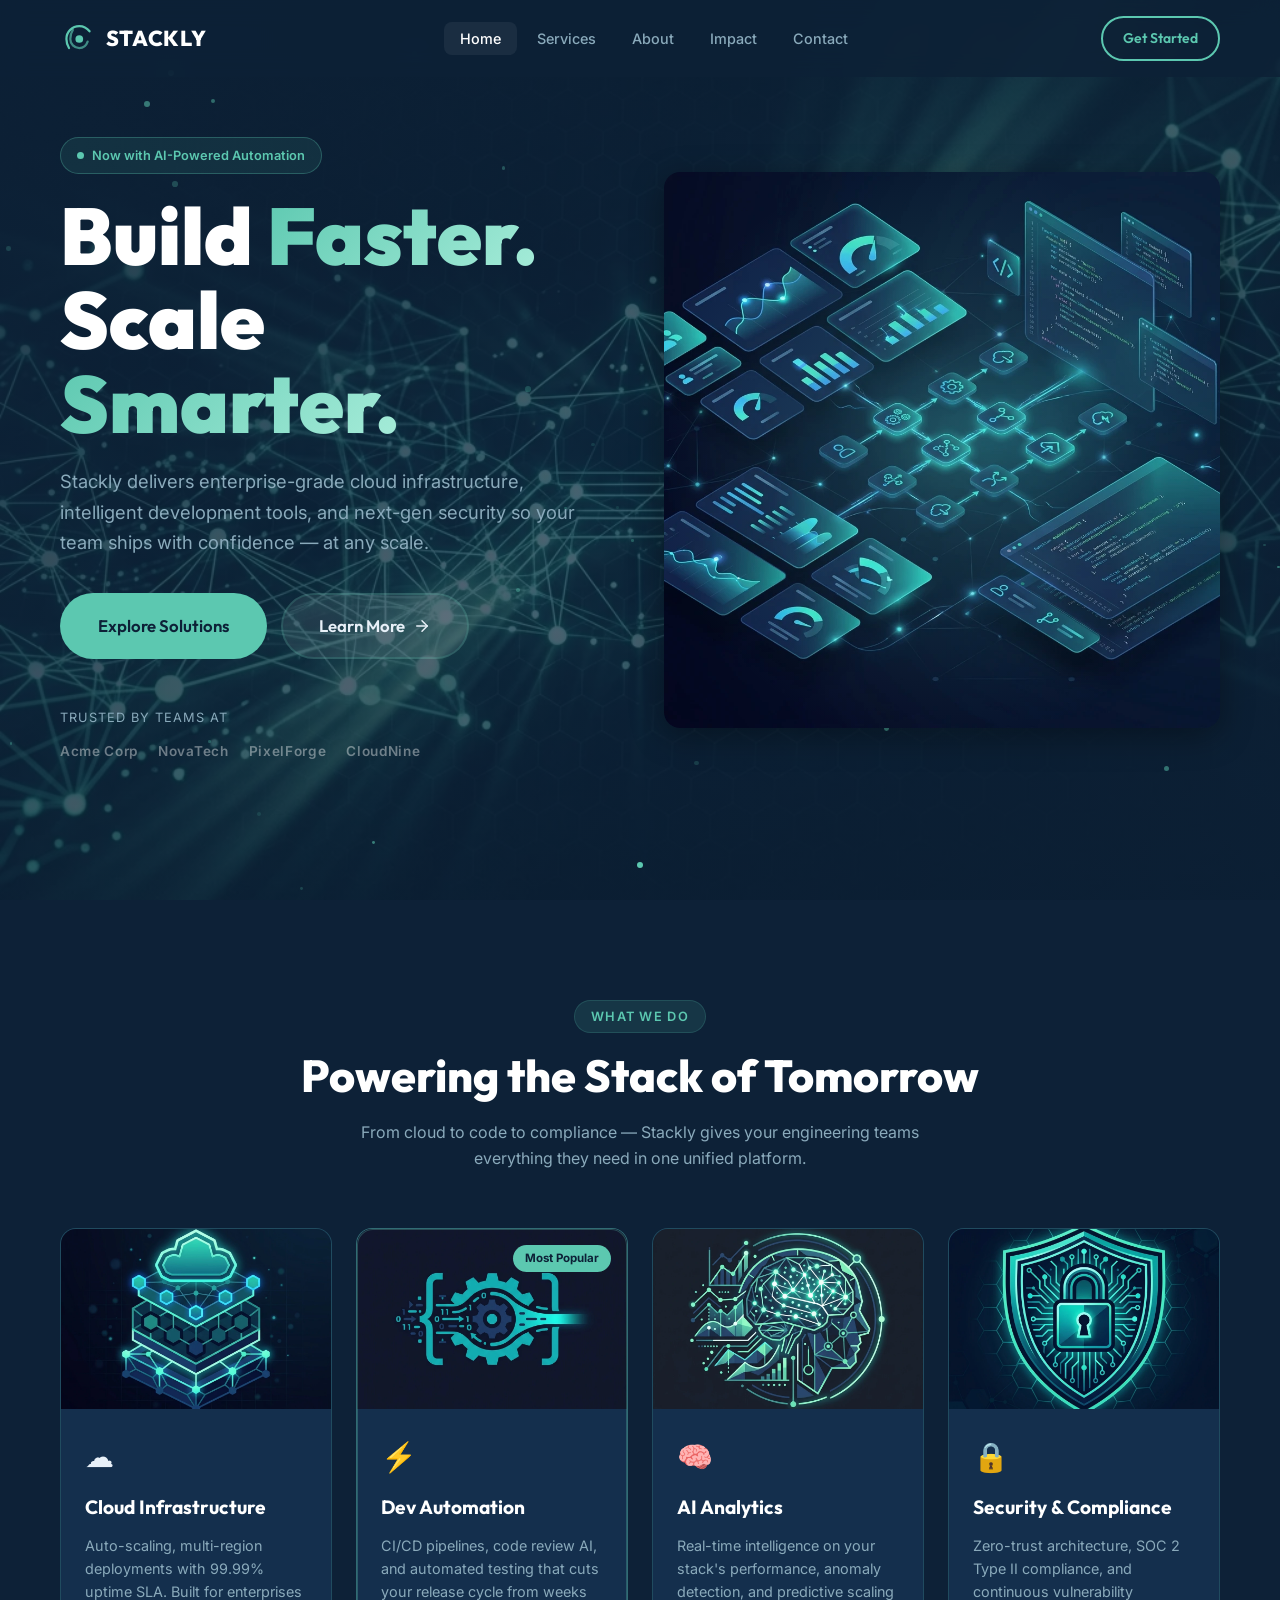
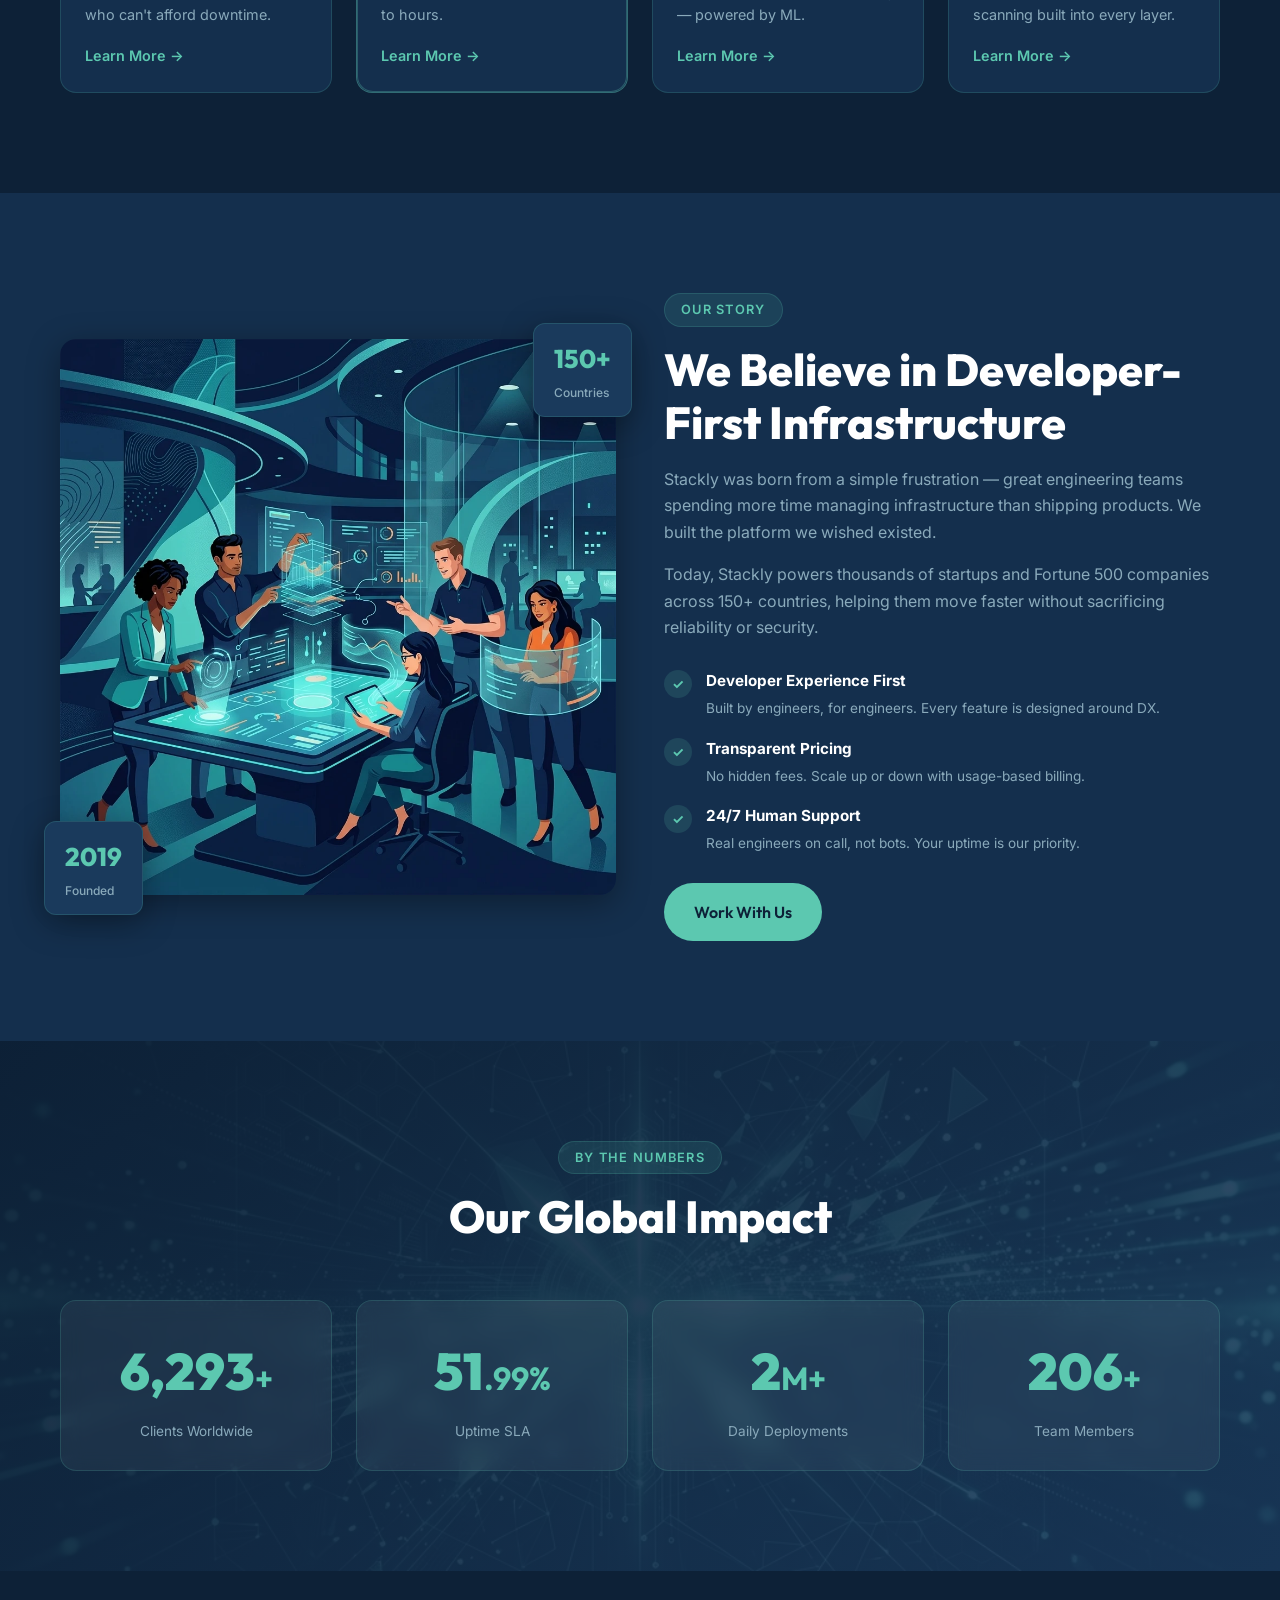
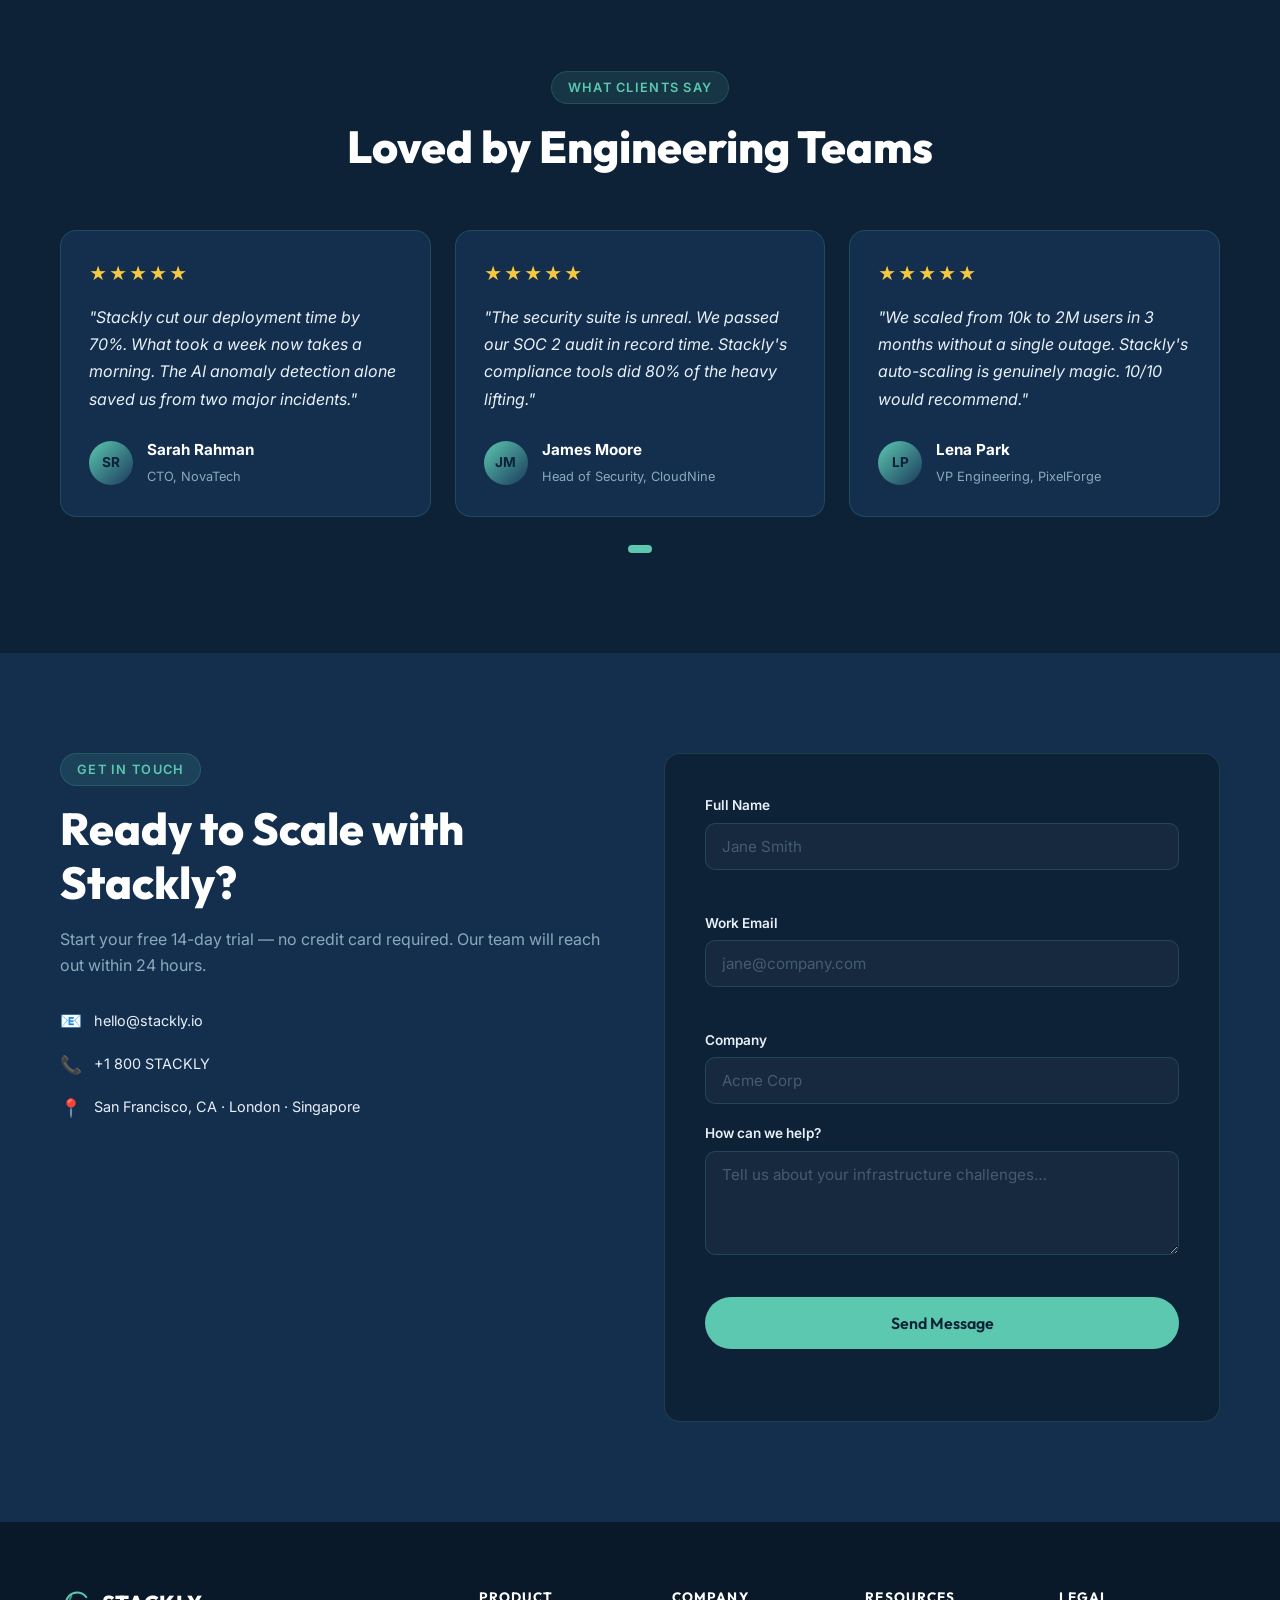
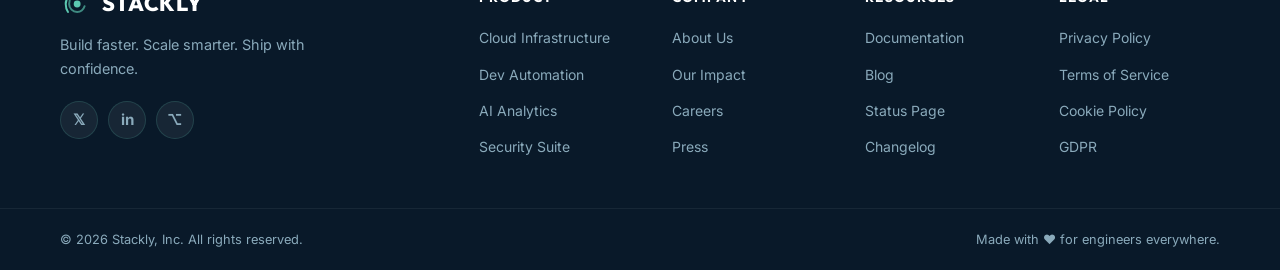
==== index.html @ 701f1307 "feat: initialize website with project structure, global styling, and essential assets" ====
<!DOCTYPE html>
<html lang="en">
<head>
  <meta charset="UTF-8" />
  <meta name="viewport" content="width=device-width, initial-scale=1.0" />
  <meta name="description" content="Stackly — Build faster, scale smarter. Enterprise-grade cloud infrastructure, AI-powered development tools, and security solutions for modern teams." />
  <meta name="keywords" content="Stackly, cloud infrastructure, software development, AI analytics, cybersecurity, tech solutions" />
  <meta name="theme-color" content="#0D2137" />
  <title>Stackly — Build Faster. Scale Smarter.</title>
  <link rel="preconnect" href="https://fonts.googleapis.com" />
  <link rel="preconnect" href="https://fonts.gstatic.com" crossorigin />
  <link href="https://fonts.googleapis.com/css2?family=Outfit:wght@300;400;500;600;700;800;900&family=Inter:wght@300;400;500;600&display=swap" rel="stylesheet" />
  <link rel="stylesheet" href="style.css" />
</head>
<body>

  <!-- ===== LOADER ===== -->
  <div id="loader" class="loader" role="status" aria-label="Loading Stackly">
    <div class="loader__inner">
      <div class="loader__logo">
        <svg width="56" height="56" viewBox="0 0 56 56" fill="none" xmlns="http://www.w3.org/2000/svg">
          <path d="M14 42C14 42 10 36 10 28C10 16.954 18.954 8 30 8C36 8 42 11 46 16" stroke="#5CC8B0" stroke-width="3" stroke-linecap="round"/>
          <path d="M20 14C20 14 16 20 16 28C16 35.732 22.268 42 30 42C36 42 41 38 43 32" stroke="#5CC8B0" stroke-width="3" stroke-linecap="round" opacity="0.6"/>
          <circle cx="30" cy="28" r="6" fill="#5CC8B0"/>
        </svg>
      </div>
      <div class="loader__bar"><div class="loader__progress"></div></div>
      <p class="loader__text">Initializing Stackly…</p>
    </div>
  </div>

  <!-- ===== HEADER ===== -->
  <header id="header" class="header" role="banner">
    <div class="container header__inner">
      <a href="#home" class="header__logo" aria-label="Stackly Home">
        <svg class="logo-icon" width="36" height="36" viewBox="0 0 56 56" fill="none" xmlns="http://www.w3.org/2000/svg">
          <path d="M14 42C14 42 10 36 10 28C10 16.954 18.954 8 30 8C36 8 42 11 46 16" stroke="#5CC8B0" stroke-width="3.5" stroke-linecap="round"/>
          <path d="M20 14C20 14 16 20 16 28C16 35.732 22.268 42 30 42C36 42 41 38 43 32" stroke="#5CC8B0" stroke-width="3.5" stroke-linecap="round" opacity="0.65"/>
          <circle cx="30" cy="28" r="6" fill="#5CC8B0"/>
        </svg>
        <span class="logo-text">STACKLY</span>
      </a>

      <nav class="header__nav" id="nav" role="navigation" aria-label="Main navigation">
        <ul class="nav__list">
          <li><a href="#home"     class="nav__link" id="nav-home">Home</a></li>
          <li><a href="#services" class="nav__link" id="nav-services">Services</a></li>
          <li><a href="#about"    class="nav__link" id="nav-about">About</a></li>
          <li><a href="#stats"    class="nav__link" id="nav-stats">Impact</a></li>
          <li><a href="#contact"  class="nav__link" id="nav-contact">Contact</a></li>
        </ul>
      </nav>

      <div class="header__actions">
        <a href="#contact" class="btn btn--sm btn--outline" id="header-cta">Get Started</a>
        <button class="hamburger" id="hamburger" aria-label="Toggle menu" aria-expanded="false" aria-controls="nav">
          <span></span><span></span><span></span>
        </button>
      </div>
    </div>
  </header>

  <!-- ===== MOBILE NAV OVERLAY ===== -->
  <div class="mobile-nav" id="mobileNav" role="dialog" aria-modal="true" aria-label="Mobile menu">
    <button class="mobile-nav__close" id="mobileNavClose" aria-label="Close menu">✕</button>
    <ul class="mobile-nav__list">
      <li><a href="#home"     class="mobile-nav__link" id="mnav-home">Home</a></li>
      <li><a href="#services" class="mobile-nav__link" id="mnav-services">Services</a></li>
      <li><a href="#about"    class="mobile-nav__link" id="mnav-about">About</a></li>
      <li><a href="#stats"    class="mobile-nav__link" id="mnav-stats">Impact</a></li>
      <li><a href="#contact"  class="mobile-nav__link" id="mnav-contact">Contact</a></li>
    </ul>
    <a href="#contact" class="btn btn--primary mobile-nav__cta" id="mnav-cta">Get Started Free</a>
  </div>
  <div class="mobile-nav__backdrop" id="mobileNavBackdrop"></div>

  <!-- ===== MAIN CONTENT ===== -->
  <main id="main-content">

    <!-- HERO -->
    <section id="home" class="hero section" aria-labelledby="hero-heading">
      <div class="hero__bg">
        <picture>
          <source srcset="images/hero_bg.webp" type="image/webp" />
          <img src="images/hero_bg.webp" alt="" role="presentation" class="hero__bg-img" loading="eager" />
        </picture>
        <div class="hero__bg-overlay"></div>
      </div>
      <div class="hero__particles" id="heroParticles" aria-hidden="true"></div>

      <div class="container hero__inner">
        <div class="hero__content">
          <div class="hero__badge">
            <span class="badge-dot"></span>
            Now with AI-Powered Automation
          </div>
          <h1 id="hero-heading" class="hero__title">
            Build <span class="gradient-text">Faster.</span><br/>
            Scale <span class="gradient-text">Smarter.</span>
          </h1>
          <p class="hero__subtitle">
            Stackly delivers enterprise-grade cloud infrastructure, intelligent development tools, and next-gen security so your team ships with confidence — at any scale.
          </p>
          <div class="hero__actions">
            <a href="#services" class="btn btn--primary btn--lg" id="hero-explore">Explore Solutions</a>
            <a href="#about"    class="btn btn--ghost btn--lg"   id="hero-learn">Learn More
              <svg width="18" height="18" viewBox="0 0 24 24" fill="none" stroke="currentColor" stroke-width="2" stroke-linecap="round" stroke-linejoin="round" aria-hidden="true"><path d="M5 12h14"/><path d="m12 5 7 7-7 7"/></svg>
            </a>
          </div>
          <div class="hero__trust">
            <p class="hero__trust-label">Trusted by teams at</p>
            <div class="hero__logos">
              <span>Acme Corp</span>
              <span>NovaTech</span>
              <span>PixelForge</span>
              <span>CloudNine</span>
            </div>
          </div>
        </div>
        <div class="hero__visual">
          <picture>
            <source srcset="images/hero_dashboard.webp" type="image/webp" />
            <img src="images/hero_dashboard.webp" alt="Stackly platform dashboard preview" class="hero__dashboard" loading="eager" />
          </picture>
          <div class="hero__glow" aria-hidden="true"></div>
        </div>
      </div>

      <div class="scroll-indicator" aria-hidden="true">
        <div class="scroll-indicator__dot"></div>
      </div>
    </section>

    <!-- SERVICES -->
    <section id="services" class="services section" aria-labelledby="services-heading">
      <div class="container">
        <div class="section-header">
          <span class="section-tag">What We Do</span>
          <h2 id="services-heading" class="section-title">Powering the Stack of Tomorrow</h2>
          <p class="section-subtitle">From cloud to code to compliance — Stackly gives your engineering teams everything they need in one unified platform.</p>
        </div>

        <div class="services__grid">

          <article class="service-card" id="service-cloud">
            <div class="service-card__img-wrap">
              <picture>
                <source srcset="images/service_cloud.webp" type="image/webp" />
                <img src="images/service_cloud.webp" alt="Cloud Infrastructure illustration" loading="lazy" />
              </picture>
            </div>
            <div class="service-card__body">
              <div class="service-card__icon">☁</div>
              <h3 class="service-card__title">Cloud Infrastructure</h3>
              <p class="service-card__desc">Auto-scaling, multi-region deployments with 99.99% uptime SLA. Built for enterprises who can't afford downtime.</p>
              <a href="#contact" class="service-card__link" id="svc-cloud-cta">Learn More →</a>
            </div>
          </article>

          <article class="service-card service-card--featured" id="service-dev">
            <div class="service-card__img-wrap">
              <picture>
                <source srcset="images/service_dev.webp" type="image/webp" />
                <img src="images/service_dev.webp" alt="Developer Tools illustration" loading="lazy" />
              </picture>
            </div>
            <div class="service-card__body">
              <div class="service-card__icon">⚡</div>
              <h3 class="service-card__title">Dev Automation</h3>
              <p class="service-card__desc">CI/CD pipelines, code review AI, and automated testing that cuts your release cycle from weeks to hours.</p>
              <a href="#contact" class="service-card__link" id="svc-dev-cta">Learn More →</a>
            </div>
            <div class="service-card__featured-badge">Most Popular</div>
          </article>

          <article class="service-card" id="service-ai">
            <div class="service-card__img-wrap">
              <picture>
                <source srcset="images/service_ai.webp" type="image/webp" />
                <img src="images/service_ai.webp" alt="AI Analytics illustration" loading="lazy" />
              </picture>
            </div>
            <div class="service-card__body">
              <div class="service-card__icon">🧠</div>
              <h3 class="service-card__title">AI Analytics</h3>
              <p class="service-card__desc">Real-time intelligence on your stack's performance, anomaly detection, and predictive scaling — powered by ML.</p>
              <a href="#contact" class="service-card__link" id="svc-ai-cta">Learn More →</a>
            </div>
          </article>

          <article class="service-card" id="service-sec">
            <div class="service-card__img-wrap">
              <picture>
                <source srcset="images/service_security.webp" type="image/webp" />
                <img src="images/service_security.webp" alt="Security illustration" loading="lazy" />
              </picture>
            </div>
            <div class="service-card__body">
              <div class="service-card__icon">🔒</div>
              <h3 class="service-card__title">Security & Compliance</h3>
              <p class="service-card__desc">Zero-trust architecture, SOC 2 Type II compliance, and continuous vulnerability scanning built into every layer.</p>
              <a href="#contact" class="service-card__link" id="svc-sec-cta">Learn More →</a>
            </div>
          </article>

        </div>
      </div>
    </section>

    <!-- ABOUT -->
    <section id="about" class="about section" aria-labelledby="about-heading">
      <div class="container about__inner">
        <div class="about__visual">
          <picture>
            <source srcset="images/about_team.webp" type="image/webp" />
            <img src="images/about_team.webp" alt="Stackly engineering team collaborating on digital solutions" loading="lazy" class="about__img" />
          </picture>
          <div class="about__card about__card--1">
            <span class="about__card-number">2019</span>
            <span class="about__card-label">Founded</span>
          </div>
          <div class="about__card about__card--2">
            <span class="about__card-number">150+</span>
            <span class="about__card-label">Countries</span>
          </div>
        </div>

        <div class="about__content">
          <span class="section-tag">Our Story</span>
          <h2 id="about-heading" class="section-title">We Believe in Developer-First Infrastructure</h2>
          <p class="about__text">Stackly was born from a simple frustration — great engineering teams spending more time managing infrastructure than shipping products. We built the platform we wished existed.</p>
          <p class="about__text">Today, Stackly powers thousands of startups and Fortune 500 companies across 150+ countries, helping them move faster without sacrificing reliability or security.</p>

          <div class="about__features">
            <div class="about__feature">
              <div class="about__feature-icon">✓</div>
              <div>
                <strong>Developer Experience First</strong>
                <p>Built by engineers, for engineers. Every feature is designed around DX.</p>
              </div>
            </div>
            <div class="about__feature">
              <div class="about__feature-icon">✓</div>
              <div>
                <strong>Transparent Pricing</strong>
                <p>No hidden fees. Scale up or down with usage-based billing.</p>
              </div>
            </div>
            <div class="about__feature">
              <div class="about__feature-icon">✓</div>
              <div>
                <strong>24/7 Human Support</strong>
                <p>Real engineers on call, not bots. Your uptime is our priority.</p>
              </div>
            </div>
          </div>

          <a href="#contact" class="btn btn--primary" id="about-cta">Work With Us</a>
        </div>
      </div>
    </section>

    <!-- STATS -->
    <section id="stats" class="stats section" aria-labelledby="stats-heading">
      <div class="stats__bg">
        <picture>
          <source srcset="images/cta_bg.webp" type="image/webp" />
          <img src="images/cta_bg.webp" alt="" role="presentation" loading="lazy" />
        </picture>
        <div class="stats__overlay"></div>
      </div>
      <div class="container">
        <div class="section-header section-header--light">
          <span class="section-tag">By the Numbers</span>
          <h2 id="stats-heading" class="section-title">Our Global Impact</h2>
        </div>
        <div class="stats__grid">
          <div class="stat-item" id="stat-clients">
            <span class="stat-item__number" data-target="12000">0</span><span class="stat-item__suffix">+</span>
            <p class="stat-item__label">Clients Worldwide</p>
          </div>
          <div class="stat-item" id="stat-uptime">
            <span class="stat-item__number" data-target="99">0</span><span class="stat-item__suffix">.99%</span>
            <p class="stat-item__label">Uptime SLA</p>
          </div>
          <div class="stat-item" id="stat-deploys">
            <span class="stat-item__number" data-target="5">0</span><span class="stat-item__suffix">M+</span>
            <p class="stat-item__label">Daily Deployments</p>
          </div>
          <div class="stat-item" id="stat-team">
            <span class="stat-item__number" data-target="400">0</span><span class="stat-item__suffix">+</span>
            <p class="stat-item__label">Team Members</p>
          </div>
        </div>
      </div>
    </section>

    <!-- TESTIMONIALS -->
    <section id="testimonials" class="testimonials section" aria-labelledby="testimonials-heading">
      <div class="container">
        <div class="section-header">
          <span class="section-tag">What Clients Say</span>
          <h2 id="testimonials-heading" class="section-title">Loved by Engineering Teams</h2>
        </div>
        <div class="testimonials__outer">
          <div class="testimonials__track" id="testimonialsTrack" role="list">
            <div class="testimonial-card" role="listitem">
              <div class="testimonial-card__stars" aria-label="5 out of 5 stars">★★★★★</div>
              <blockquote>"Stackly cut our deployment time by 70%. What took a week now takes a morning. The AI anomaly detection alone saved us from two major incidents."</blockquote>
              <div class="testimonial-card__author">
                <div class="testimonial-card__avatar" aria-hidden="true">SR</div>
                <div>
                  <strong>Sarah Rahman</strong>
                  <span>CTO, NovaTech</span>
                </div>
              </div>
            </div>
            <div class="testimonial-card" role="listitem">
              <div class="testimonial-card__stars" aria-label="5 out of 5 stars">★★★★★</div>
              <blockquote>"The security suite is unreal. We passed our SOC 2 audit in record time. Stackly's compliance tools did 80% of the heavy lifting."</blockquote>
              <div class="testimonial-card__author">
                <div class="testimonial-card__avatar" aria-hidden="true">JM</div>
                <div>
                  <strong>James Moore</strong>
                  <span>Head of Security, CloudNine</span>
                </div>
              </div>
            </div>
            <div class="testimonial-card" role="listitem">
              <div class="testimonial-card__stars" aria-label="5 out of 5 stars">★★★★★</div>
              <blockquote>"We scaled from 10k to 2M users in 3 months without a single outage. Stackly's auto-scaling is genuinely magic. 10/10 would recommend."</blockquote>
              <div class="testimonial-card__author">
                <div class="testimonial-card__avatar" aria-hidden="true">LP</div>
                <div>
                  <strong>Lena Park</strong>
                  <span>VP Engineering, PixelForge</span>
                </div>
              </div>
            </div>
          </div>
        </div>
        <div class="testimonials__dots" id="testimonialsDotsContainer" aria-label="Testimonial navigation" role="tablist"></div>
      </div>
    </section>

    <!-- CONTACT / CTA -->
    <section id="contact" class="contact section" aria-labelledby="contact-heading">
      <div class="container contact__inner">
        <div class="contact__info">
          <span class="section-tag">Get in Touch</span>
          <h2 id="contact-heading" class="section-title">Ready to Scale with Stackly?</h2>
          <p class="contact__subtitle">Start your free 14-day trial — no credit card required. Our team will reach out within 24 hours.</p>

          <ul class="contact__details">
            <li>
              <span class="contact__icon" aria-hidden="true">📧</span>
              <a href="mailto:hello@stackly.io" id="contact-email">hello@stackly.io</a>
            </li>
            <li>
              <span class="contact__icon" aria-hidden="true">📞</span>
              <a href="tel:+18005782559" id="contact-phone">+1 800 STACKLY</a>
            </li>
            <li>
              <span class="contact__icon" aria-hidden="true">📍</span>
              <span>San Francisco, CA · London · Singapore</span>
            </li>
          </ul>
        </div>

        <form class="contact__form" id="contactForm" novalidate aria-label="Contact form">
          <div class="form-group">
            <label for="form-name">Full Name</label>
            <input type="text" id="form-name" name="name" placeholder="Jane Smith" required autocomplete="name" />
            <span class="form-error" id="error-name" role="alert"></span>
          </div>
          <div class="form-group">
            <label for="form-email">Work Email</label>
            <input type="email" id="form-email" name="email" placeholder="jane@company.com" required autocomplete="email" />
            <span class="form-error" id="error-email" role="alert"></span>
          </div>
          <div class="form-group">
            <label for="form-company">Company</label>
            <input type="text" id="form-company" name="company" placeholder="Acme Corp" autocomplete="organization" />
          </div>
          <div class="form-group">
            <label for="form-message">How can we help?</label>
            <textarea id="form-message" name="message" rows="4" placeholder="Tell us about your infrastructure challenges…" required></textarea>
            <span class="form-error" id="error-message" role="alert"></span>
          </div>
          <button type="submit" class="btn btn--primary btn--full" id="form-submit">Send Message</button>
          <p class="form-success" id="form-success" role="status" aria-live="polite"></p>
        </form>
      </div>
    </section>

  </main>

  <!-- ===== FOOTER ===== -->
  <footer class="footer" role="contentinfo">
    <div class="container footer__inner">

      <div class="footer__brand">
        <a href="#home" class="header__logo footer__logo" aria-label="Stackly Home">
          <svg class="logo-icon" width="32" height="32" viewBox="0 0 56 56" fill="none">
            <path d="M14 42C14 42 10 36 10 28C10 16.954 18.954 8 30 8C36 8 42 11 46 16" stroke="#5CC8B0" stroke-width="3.5" stroke-linecap="round"/>
            <path d="M20 14C20 14 16 20 16 28C16 35.732 22.268 42 30 42C36 42 41 38 43 32" stroke="#5CC8B0" stroke-width="3.5" stroke-linecap="round" opacity="0.65"/>
            <circle cx="30" cy="28" r="6" fill="#5CC8B0"/>
          </svg>
          <span class="logo-text">STACKLY</span>
        </a>
        <p class="footer__tagline">Build faster. Scale smarter. Ship with confidence.</p>
        <div class="footer__socials">
          <a href="404.html" class="footer__social" id="social-twitter"  aria-label="Stackly on Twitter">𝕏</a>
          <a href="404.html" class="footer__social" id="social-linkedin" aria-label="Stackly on LinkedIn">in</a>
          <a href="404.html" class="footer__social" id="social-github"   aria-label="Stackly on GitHub">⌥</a>
        </div>
      </div>

      <nav class="footer__nav" aria-label="Footer navigation">
        <div class="footer__col">
          <h3 class="footer__col-title">Product</h3>
          <ul>
            <li><a href="#services" id="footer-cloud">Cloud Infrastructure</a></li>
            <li><a href="#services" id="footer-dev">Dev Automation</a></li>
            <li><a href="#services" id="footer-ai">AI Analytics</a></li>
            <li><a href="#services" id="footer-sec">Security Suite</a></li>
          </ul>
        </div>
        <div class="footer__col">
          <h3 class="footer__col-title">Company</h3>
          <ul>
            <li><a href="#about"   id="footer-about">About Us</a></li>
            <li><a href="#stats"   id="footer-impact">Our Impact</a></li>
            <li><a href="404.html" id="footer-careers">Careers</a></li>
            <li><a href="404.html" id="footer-press">Press</a></li>
          </ul>
        </div>
        <div class="footer__col">
          <h3 class="footer__col-title">Resources</h3>
          <ul>
            <li><a href="404.html" id="footer-docs">Documentation</a></li>
            <li><a href="404.html" id="footer-blog">Blog</a></li>
            <li><a href="404.html" id="footer-status">Status Page</a></li>
            <li><a href="404.html" id="footer-changelog">Changelog</a></li>
          </ul>
        </div>
        <div class="footer__col">
          <h3 class="footer__col-title">Legal</h3>
          <ul>
            <li><a href="404.html" id="footer-privacy">Privacy Policy</a></li>
            <li><a href="404.html" id="footer-terms">Terms of Service</a></li>
            <li><a href="404.html" id="footer-cookies">Cookie Policy</a></li>
            <li><a href="404.html" id="footer-gdpr">GDPR</a></li>
          </ul>
        </div>
      </nav>

    </div>
    <div class="footer__bottom">
      <div class="container">
        <p>© <span id="footer-year">2024</span> Stackly, Inc. All rights reserved.</p>
        <p>Made with ❤ for engineers everywhere.</p>
      </div>
    </div>
  </footer>

  <!-- Back to top -->
  <button class="back-to-top" id="backToTop" aria-label="Back to top">↑</button>

  <script src="script.js"></script>
</body>
</html>
---- style.css ----
/* ========================
   STACKLY — style.css
   60% #0D2137 | 30% #1A3A5C | 10% #5CC8B0
======================== */

*, *::before, *::after { box-sizing: border-box; margin: 0; padding: 0; }

:root {
  --c-bg:        #0D2137;
  --c-surface:   #1A3A5C;
  --c-surface2:  #142f4d;
  --c-accent:    #5CC8B0;
  --c-accent2:   #3da88e;
  --c-text:      #E8F0F8;
  --c-muted:     #8AAABB;
  --c-border:    rgba(92,200,176,.18);
  --c-white:     #ffffff;
  --r-card:      16px;
  --r-btn:       50px;
  --shadow:      0 8px 32px rgba(0,0,0,.35);
  --shadow-glow: 0 0 40px rgba(92,200,176,.25);
  --font-head:   'Outfit', sans-serif;
  --font-body:   'Inter', sans-serif;
  --trans:       .3s ease;
  --max-w:       1200px;
}

html { scroll-behavior: smooth; font-size: 16px; }

body {
  background: var(--c-bg);
  color: var(--c-text);
  font-family: var(--font-body);
  line-height: 1.65;
  overflow-x: hidden;
}

body.nav-open { overflow: hidden; }

img { display: block; max-width: 100%; height: auto; }
a  { color: var(--c-accent); text-decoration: none; transition: color var(--trans); }
a:hover { color: var(--c-white); }
ul { list-style: none; }

/* ── UTILITY ── */
.container { width: 100%; max-width: var(--max-w); margin: 0 auto; padding: 0 20px; }
.section    { padding: 80px 0; position: relative; overflow: hidden; }

.gradient-text {
  background: linear-gradient(135deg, var(--c-accent), #a8edda);
  -webkit-background-clip: text; -webkit-text-fill-color: transparent; background-clip: text;
}

/* ── BUTTONS ── */
.btn {
  display: inline-flex; align-items: center; gap: 8px;
  padding: 14px 28px; border-radius: var(--r-btn);
  font-family: var(--font-head); font-weight: 600; font-size: 1rem;
  cursor: pointer; border: 2px solid transparent;
  transition: all var(--trans); white-space: nowrap;
}
.btn--primary { background: var(--c-accent); color: var(--c-bg); }
.btn--primary:hover { background: var(--c-accent2); color: var(--c-bg); transform: translateY(-2px); box-shadow: var(--shadow-glow); }
.btn--outline { border-color: var(--c-accent); color: var(--c-accent); background: transparent; }
.btn--outline:hover { background: var(--c-accent); color: var(--c-bg); }
.btn--ghost { background: rgba(255,255,255,.08); color: var(--c-text); border-color: var(--c-border); }
.btn--ghost:hover { background: rgba(255,255,255,.15); color: var(--c-white); }
.btn--sm  { padding: 9px 20px; font-size: .875rem; }
.btn--lg  { padding: 17px 36px; font-size: 1.05rem; }
.btn--full { width: 100%; justify-content: center; }

/* ── SECTION HEADERS ── */
.section-tag {
  display: inline-block; padding: 5px 16px; border-radius: 50px;
  background: rgba(92,200,176,.12); border: 1px solid var(--c-border);
  color: var(--c-accent); font-size: .8rem; font-weight: 600;
  letter-spacing: .1em; text-transform: uppercase; margin-bottom: 16px;
}
.section-header { text-align: center; margin-bottom: 56px; }
.section-title  { font-family: var(--font-head); font-size: clamp(1.8rem, 4vw, 2.8rem); font-weight: 800; line-height: 1.2; margin-bottom: 16px; color: var(--c-white); }
.section-subtitle { color: var(--c-muted); max-width: 560px; margin: 0 auto; }
.section-header--light .section-title,
.section-header--light .section-subtitle { color: var(--c-white); }

/* ========================
   LOADER
======================== */
.loader {
  position: fixed; inset: 0; z-index: 9999;
  background: var(--c-bg);
  display: flex; align-items: center; justify-content: center;
  transition: opacity .6s ease, visibility .6s ease;
}
.loader.hidden { opacity: 0; visibility: hidden; pointer-events: none; }
.loader__inner { text-align: center; }
.loader__logo { margin: 0 auto 24px; animation: pulse 1.4s ease-in-out infinite; }
.loader__bar { width: 220px; height: 4px; background: rgba(255,255,255,.1); border-radius: 4px; margin: 0 auto 16px; overflow: hidden; }
.loader__progress { height: 100%; width: 0; background: linear-gradient(90deg, var(--c-accent), #a8edda); border-radius: 4px; animation: loadProgress 2s ease forwards; }
.loader__text { color: var(--c-muted); font-size: .9rem; }

@keyframes loadProgress { to { width: 100%; } }
@keyframes pulse { 0%,100% { transform: scale(1); opacity:1; } 50% { transform: scale(1.12); opacity:.8; } }

/* ========================
   HEADER
======================== */
.header {
  position: fixed; top: 0; left: 0; right: 0; z-index: 900;
  padding: 16px 0;
  background: rgba(13,33,55,.85);
  backdrop-filter: blur(12px);
  -webkit-backdrop-filter: blur(12px);
  transition: background var(--trans), box-shadow var(--trans), padding var(--trans);
}
.header.scrolled {
  background: rgba(13,33,55,.92);
  backdrop-filter: blur(16px);
  -webkit-backdrop-filter: blur(16px);
  box-shadow: 0 2px 24px rgba(0,0,0,.4);
  padding: 10px 0;
}
.header__inner { display: flex; align-items: center; justify-content: space-between; gap: 16px; }
.header__logo  { display: flex; align-items: center; gap: 10px; }
.logo-text { font-family: var(--font-head); font-weight: 800; font-size: 1.35rem; color: var(--c-white); letter-spacing: .04em; }
.logo-icon { flex-shrink: 0; }

.header__nav { display: none; }
.nav__list   { display: flex; gap: 4px; }
.nav__link   {
  padding: 8px 16px; border-radius: 8px;
  color: var(--c-muted); font-size: .9rem; font-weight: 500;
  transition: color var(--trans), background var(--trans);
}
.nav__link:hover, .nav__link.active { color: var(--c-white); background: rgba(255,255,255,.06); }

.header__actions { display: flex; align-items: center; gap: 10px; flex-shrink: 0; }
/* Hide header CTA on mobile — it lives inside the mobile nav already */
.header__actions .btn--outline { display: none; }

/* hamburger */
.hamburger {
  background: rgba(92,200,176,.12);
  border: 1.5px solid rgba(92,200,176,.35);
  border-radius: 8px;
  cursor: pointer;
  padding: 10px 11px;
  display: flex; flex-direction: column; gap: 5px;
  flex-shrink: 0;
}
.hamburger span { display: block; width: 22px; height: 2.5px; background: #fff; border-radius: 3px; transition: all .3s; transform-origin: center; }
.hamburger.open span:nth-child(1) { transform: translateY(7.5px) rotate(45deg); }
.hamburger.open span:nth-child(2) { opacity: 0; transform: scaleX(0); }
.hamburger.open span:nth-child(3) { transform: translateY(-7.5px) rotate(-45deg); }

/* ========================
   MOBILE NAV
======================== */
.mobile-nav {
  position: fixed; inset: 0; z-index: 950;
  background: rgba(13,33,55,.98);
  backdrop-filter: blur(20px);
  display: flex; flex-direction: column; align-items: center; justify-content: center; gap: 12px;
  transform: translateX(100%); transition: transform .4s cubic-bezier(.77,0,.175,1);
}
.mobile-nav.open { transform: translateX(0); }
.mobile-nav__close { position: absolute; top: 20px; right: 24px; background: none; border: none; color: var(--c-text); font-size: 1.5rem; cursor: pointer; padding: 8px; }
.mobile-nav__list  { text-align: center; }
.mobile-nav__list li { margin-bottom: 8px; }
.mobile-nav__link  { font-family: var(--font-head); font-size: 1.6rem; font-weight: 700; color: var(--c-text); padding: 10px 24px; display: block; transition: color var(--trans); }
.mobile-nav__link:hover { color: var(--c-accent); }
.mobile-nav__cta { margin-top: 20px; }
.mobile-nav__backdrop { position: fixed; inset: 0; z-index: 940; background: rgba(0,0,0,.5); opacity: 0; pointer-events: none; transition: opacity .3s; }
.mobile-nav__backdrop.visible { opacity: 1; pointer-events: all; }

/* ========================
   HERO
======================== */
.hero { min-height: 100svh; display: flex; align-items: center; padding: 100px 0 80px; }
.hero__bg { position: absolute; inset: 0; }
.hero__bg-img { width: 100%; height: 100%; object-fit: cover; }
.hero__bg-overlay { position: absolute; inset: 0; background: linear-gradient(135deg, rgba(13,33,55,.92) 0%, rgba(13,33,55,.7) 50%, rgba(13,33,55,.85) 100%); }
.hero__particles { position: absolute; inset: 0; pointer-events: none; }

.hero__inner {
  position: relative; z-index: 2;
  display: grid; grid-template-columns: 1fr;
  gap: 48px; align-items: center;
}

.hero__badge {
  display: inline-flex; align-items: center; gap: 8px;
  padding: 7px 16px; border-radius: 50px;
  background: rgba(92,200,176,.1); border: 1px solid rgba(92,200,176,.3);
  color: var(--c-accent); font-size: .8rem; font-weight: 600;
  margin-bottom: 20px; animation: fadeInUp .6s ease both;
}
.badge-dot { width: 7px; height: 7px; border-radius: 50%; background: var(--c-accent); animation: pulse 1.4s ease infinite; }

.hero__title {
  font-family: var(--font-head); font-weight: 900;
  font-size: clamp(2.4rem, 8vw, 5rem); line-height: 1.05;
  color: var(--c-white); margin-bottom: 20px;
  animation: fadeInUp .6s .1s ease both;
}
.hero__subtitle {
  color: var(--c-muted); font-size: clamp(1rem, 2.5vw, 1.15rem);
  max-width: 520px; margin-bottom: 36px;
  animation: fadeInUp .6s .2s ease both;
}
.hero__actions { display: flex; flex-wrap: wrap; gap: 14px; margin-bottom: 48px; animation: fadeInUp .6s .3s ease both; }

.hero__trust { animation: fadeInUp .6s .4s ease both; }
.hero__trust-label { color: var(--c-muted); font-size: .8rem; margin-bottom: 12px; text-transform: uppercase; letter-spacing: .08em; }
.hero__logos { display: flex; flex-wrap: wrap; gap: 20px; }
.hero__logos span { color: rgba(255,255,255,.4); font-size: .85rem; font-weight: 600; letter-spacing: .05em; }

.hero__visual { position: relative; display: none; animation: fadeInRight .8s .3s ease both; }
.hero__dashboard { border-radius: var(--r-card); box-shadow: var(--shadow); width: 100%; }
.hero__glow { position: absolute; inset: -20px; background: radial-gradient(ellipse at center, rgba(92,200,176,.2), transparent 70%); pointer-events: none; border-radius: 50%; }

.scroll-indicator { position: absolute; bottom: 32px; left: 50%; transform: translateX(-50%); display: flex; flex-direction: column; align-items: center; gap: 6px; }
.scroll-indicator__dot { width: 6px; height: 6px; border-radius: 50%; background: var(--c-accent); animation: scrollBounce 1.8s ease-in-out infinite; }
@keyframes scrollBounce { 0%,100%{transform:translateY(0);opacity:1} 50%{transform:translateY(10px);opacity:.3} }

/* ========================
   SERVICES
======================== */
.services { background: var(--c-bg); }
.services__grid { display: grid; grid-template-columns: 1fr; gap: 24px; }

.service-card {
  background: var(--c-surface2);
  border: 1px solid var(--c-border);
  border-radius: var(--r-card);
  overflow: hidden; position: relative;
  transition: transform var(--trans), box-shadow var(--trans), border-color var(--trans);
}
.service-card:hover { transform: translateY(-6px); box-shadow: var(--shadow), 0 0 24px rgba(92,200,176,.1); border-color: rgba(92,200,176,.4); }
.service-card__img-wrap { height: 180px; overflow: hidden; }
.service-card__img-wrap img { width: 100%; height: 100%; object-fit: cover; transition: transform .5s ease; }
.service-card:hover .service-card__img-wrap img { transform: scale(1.06); }
.service-card__body { padding: 24px; }
.service-card__icon { font-size: 1.8rem; margin-bottom: 12px; }
.service-card__title { font-family: var(--font-head); font-size: 1.2rem; font-weight: 700; color: var(--c-white); margin-bottom: 10px; }
.service-card__desc  { color: var(--c-muted); font-size: .9rem; line-height: 1.6; margin-bottom: 16px; }
.service-card__link  { color: var(--c-accent); font-weight: 600; font-size: .9rem; }
.service-card__link:hover { color: var(--c-white); }

.service-card--featured { border-color: rgba(92,200,176,.4); }
.service-card--featured::before { content:''; position:absolute; inset:0; border-radius:var(--r-card); box-shadow: inset 0 0 0 1px rgba(92,200,176,.3); pointer-events:none; }
.service-card__featured-badge { position:absolute; top:16px; right:16px; background:var(--c-accent); color:var(--c-bg); font-size:.72rem; font-weight:700; padding:4px 12px; border-radius:50px; }

/* ========================
   ABOUT
======================== */
.about { background: var(--c-surface2); }
.about__inner { display: grid; grid-template-columns: 1fr; gap: 48px; align-items: center; }
.about__visual { position: relative; }
.about__img { width: 100%; border-radius: var(--r-card); box-shadow: var(--shadow); }
.about__card {
  position: absolute; background: var(--c-surface);
  border: 1px solid var(--c-border); border-radius: 12px;
  padding: 14px 20px; display: flex; flex-direction: column; gap: 2px;
  box-shadow: var(--shadow);
}
.about__card--1 { bottom: -20px; left: -16px; }
.about__card--2 { top: -16px; right: -16px; }
.about__card-number { font-family: var(--font-head); font-size: 1.6rem; font-weight: 800; color: var(--c-accent); }
.about__card-label  { font-size: .75rem; color: var(--c-muted); font-weight: 500; }

.about__text { color: var(--c-muted); margin-bottom: 16px; }
.about__features { display: flex; flex-direction: column; gap: 16px; margin: 28px 0; }
.about__feature { display: flex; gap: 14px; }
.about__feature-icon { width: 28px; height: 28px; border-radius: 50%; background: rgba(92,200,176,.15); color: var(--c-accent); display: flex; align-items: center; justify-content: center; font-size: .85rem; font-weight: 700; flex-shrink: 0; margin-top: 2px; }
.about__feature strong { display: block; color: var(--c-white); margin-bottom: 4px; font-size: .95rem; }
.about__feature p { color: var(--c-muted); font-size: .85rem; }

/* ========================
   STATS
======================== */
.stats { padding: 80px 0; position: relative; overflow: hidden; }
.stats__bg { position: absolute; inset: 0; }
.stats__bg img { width: 100%; height: 100%; object-fit: cover; }
.stats__overlay { position: absolute; inset: 0; background: linear-gradient(135deg, rgba(13,33,55,.96), rgba(26,58,92,.88)); }
.stats .container { position: relative; z-index: 2; }
.stats__grid { display: grid; grid-template-columns: 1fr 1fr; gap: 24px; margin-top: 40px; }

.stat-item { text-align: center; padding: 28px 16px; background: rgba(255,255,255,.05); border: 1px solid var(--c-border); border-radius: var(--r-card); backdrop-filter: blur(10px); }
.stat-item__number { font-family: var(--font-head); font-size: clamp(2rem, 6vw, 3.2rem); font-weight: 900; color: var(--c-accent); }
.stat-item__suffix { font-family: var(--font-head); font-size: clamp(1.4rem, 4vw, 2rem); font-weight: 700; color: var(--c-accent); }
.stat-item__label  { color: var(--c-muted); font-size: .85rem; margin-top: 6px; }

/* ========================
   TESTIMONIALS
======================== */
.testimonials { background: var(--c-bg); }
/* outer is the clipping viewport — track slides INSIDE it */
.testimonials__outer { overflow: hidden; }
.testimonials__track { display: flex; gap: 24px; will-change: transform; }
.testimonial-card {
  flex: 0 0 100%;
  min-width: 0;
  background: var(--c-surface2);
  border: 1px solid var(--c-border); border-radius: var(--r-card);
  padding: 28px; transition: transform var(--trans);
}
.testimonial-card__stars { color: #f5c842; font-size: 1.1rem; margin-bottom: 16px; letter-spacing: 2px; }
.testimonial-card blockquote { color: var(--c-text); font-size: 1rem; line-height: 1.7; font-style: italic; margin-bottom: 24px; }
.testimonial-card__author { display: flex; align-items: center; gap: 14px; }
.testimonial-card__avatar { width: 44px; height: 44px; border-radius: 50%; background: linear-gradient(135deg, var(--c-accent), var(--c-surface)); display: flex; align-items: center; justify-content: center; font-weight: 700; font-size: .85rem; color: var(--c-bg); flex-shrink: 0; }
.testimonial-card__author strong { display: block; color: var(--c-white); font-size: .95rem; }
.testimonial-card__author span  { color: var(--c-muted); font-size: .8rem; }

.testimonials__dots { display: flex; justify-content: center; gap: 8px; margin-top: 28px; }
.dot { width: 8px; height: 8px; border-radius: 50%; background: var(--c-border); border: none; cursor: pointer; transition: all var(--trans); padding: 0; }
.dot.active { background: var(--c-accent); width: 24px; border-radius: 4px; }

/* ========================
   CONTACT
======================== */
.contact { background: var(--c-surface2); }
.contact__inner { display: grid; grid-template-columns: 1fr; gap: 48px; align-items: start; }
.contact__subtitle { color: var(--c-muted); margin-bottom: 28px; }

.contact__details { display: flex; flex-direction: column; gap: 14px; }
.contact__details li { display: flex; align-items: center; gap: 12px; color: var(--c-text); font-size: .9rem; }
.contact__icon { font-size: 1.1rem; }
.contact__details a { color: var(--c-text); font-size: .9rem; }
.contact__details a:hover { color: var(--c-accent); }

/* form */
.contact__form { background: var(--c-bg); border: 1px solid var(--c-border); border-radius: var(--r-card); padding: 32px 24px; }
.form-group { display: flex; flex-direction: column; gap: 6px; margin-bottom: 18px; }
.form-group label { font-size: .85rem; font-weight: 600; color: var(--c-text); }
.form-group input,
.form-group textarea {
  background: rgba(255,255,255,.04); border: 1px solid var(--c-border);
  border-radius: 10px; padding: 13px 16px;
  color: var(--c-text); font-family: var(--font-body); font-size: .95rem;
  transition: border-color var(--trans), box-shadow var(--trans); width: 100%;
}
.form-group input:focus,
.form-group textarea:focus { outline: none; border-color: var(--c-accent); box-shadow: 0 0 0 3px rgba(92,200,176,.15); }
.form-group textarea { resize: vertical; }
.form-group input::placeholder,
.form-group textarea::placeholder { color: rgba(138,170,187,.4); }
.form-error  { color: #ff7b7b; font-size: .8rem; min-height: 18px; }
.form-success { color: var(--c-accent); font-size: .9rem; text-align: center; margin-top: 12px; min-height: 20px; }

/* ========================
   FOOTER
======================== */
.footer { background: #091929; padding: 64px 0 0; }
.footer__inner { display: grid; grid-template-columns: 1fr; gap: 48px; }
.footer__tagline { color: var(--c-muted); font-size: .9rem; margin-top: 12px; max-width: 260px; }
.footer__logo { margin-bottom: 4px; }

.footer__socials { display: flex; gap: 10px; margin-top: 20px; }
.footer__social {
  width: 38px; height: 38px; border-radius: 50%;
  background: rgba(255,255,255,.06); border: 1px solid var(--c-border);
  display: flex; align-items: center; justify-content: center;
  color: var(--c-muted); font-size: .95rem; font-weight: 700;
  transition: all var(--trans);
}
.footer__social:hover { background: var(--c-accent); color: var(--c-bg); border-color: var(--c-accent); }

.footer__nav { display: grid; grid-template-columns: 1fr 1fr; gap: 32px; }
.footer__col-title { font-family: var(--font-head); font-weight: 700; font-size: .85rem; color: var(--c-white); text-transform: uppercase; letter-spacing: .08em; margin-bottom: 16px; }
.footer__col ul { display: flex; flex-direction: column; gap: 10px; }
.footer__col a { color: var(--c-muted); font-size: .875rem; transition: color var(--trans); }
.footer__col a:hover { color: var(--c-accent); }

.footer__bottom {
  margin-top: 48px; border-top: 1px solid rgba(255,255,255,.06);
  padding: 20px 0;
}
.footer__bottom .container { display: flex; flex-wrap: wrap; justify-content: space-between; gap: 8px; }
.footer__bottom p { color: var(--c-muted); font-size: .8rem; }

/* ========================
   BACK TO TOP
======================== */
.back-to-top {
  position: fixed; bottom: 28px; right: 20px; z-index: 800;
  width: 44px; height: 44px; border-radius: 50%;
  background: var(--c-accent); color: var(--c-bg);
  border: none; cursor: pointer; font-size: 1.1rem; font-weight: 700;
  display: flex; align-items: center; justify-content: center;
  box-shadow: var(--shadow-glow); opacity: 0; pointer-events: none;
  transition: opacity var(--trans), transform var(--trans);
}
.back-to-top.visible { opacity: 1; pointer-events: all; }
.back-to-top:hover { transform: translateY(-3px); }

/* ========================
   ANIMATIONS
======================== */
@keyframes fadeInUp { from { opacity:0; transform:translateY(28px); } to { opacity:1; transform:translateY(0); } }
@keyframes fadeInRight { from { opacity:0; transform:translateX(40px); } to { opacity:1; transform:translateX(0); } }

.reveal { opacity: 0; transform: translateY(28px); transition: opacity .65s ease, transform .65s ease; }
.reveal.visible { opacity: 1; transform: translateY(0); }

/* ========================
   TABLET (≥ 768px)
======================== */
@media (min-width: 768px) {
  .section { padding: 100px 0; }
  .header__nav { display: block; }
  .hamburger { display: none; }
  /* Restore header CTA on tablet+ */
  .header__actions .btn--outline { display: inline-flex; }
  .services__grid { grid-template-columns: 1fr 1fr; }
  .about__inner { grid-template-columns: 1fr 1fr; }
  .stats__grid { grid-template-columns: repeat(4, 1fr); }
  .contact__inner { grid-template-columns: 1fr 1fr; }
  .footer__inner { grid-template-columns: 1fr 2fr; }
  .footer__nav { grid-template-columns: repeat(4, 1fr); }
  .hero__visual { display: block; }
  .hero__inner { grid-template-columns: 1fr 1fr; }
  .testimonial-card { flex: 0 0 calc(50% - 12px); }
}

/* ========================
   DESKTOP (≥ 1024px)
======================== */
@media (min-width: 1024px) {
  .services__grid { grid-template-columns: repeat(4, 1fr); }
  .testimonial-card { flex: 0 0 calc(33.333% - 16px); }
  .contact__form { padding: 40px; }
}
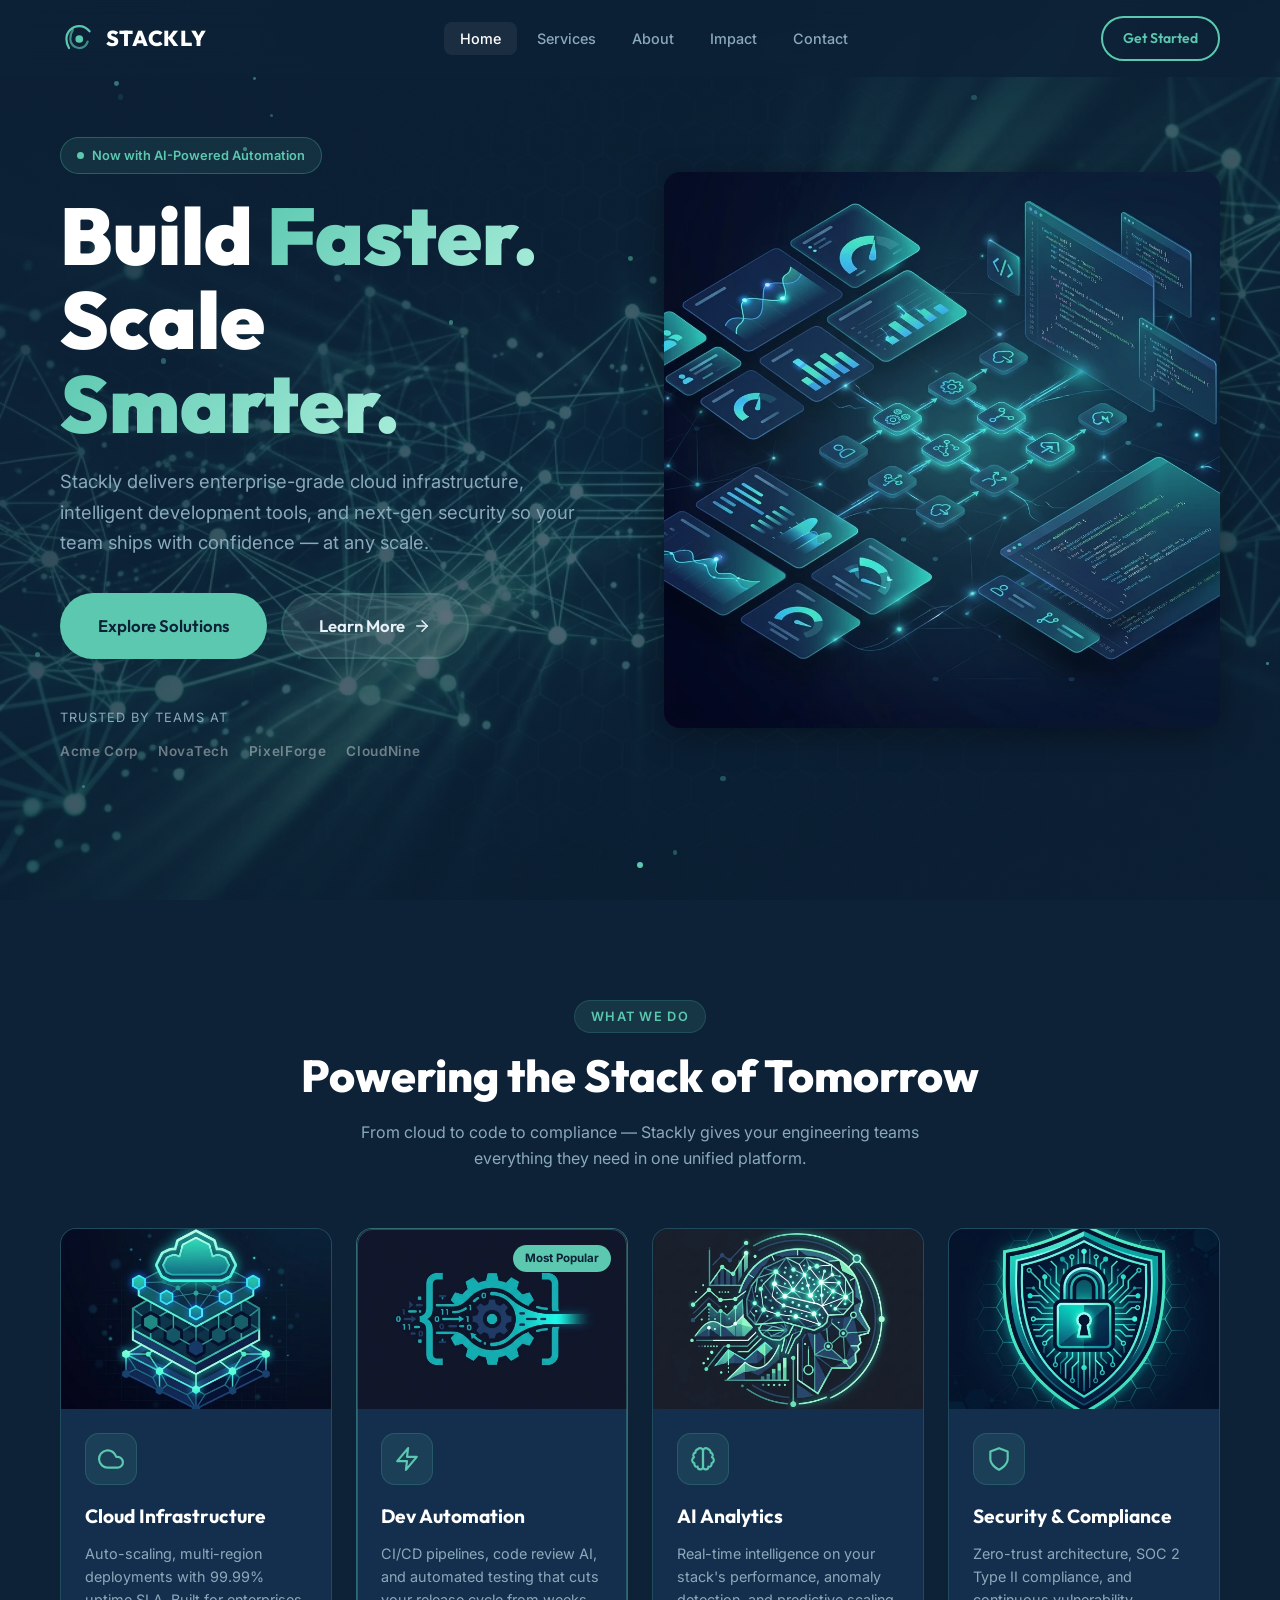
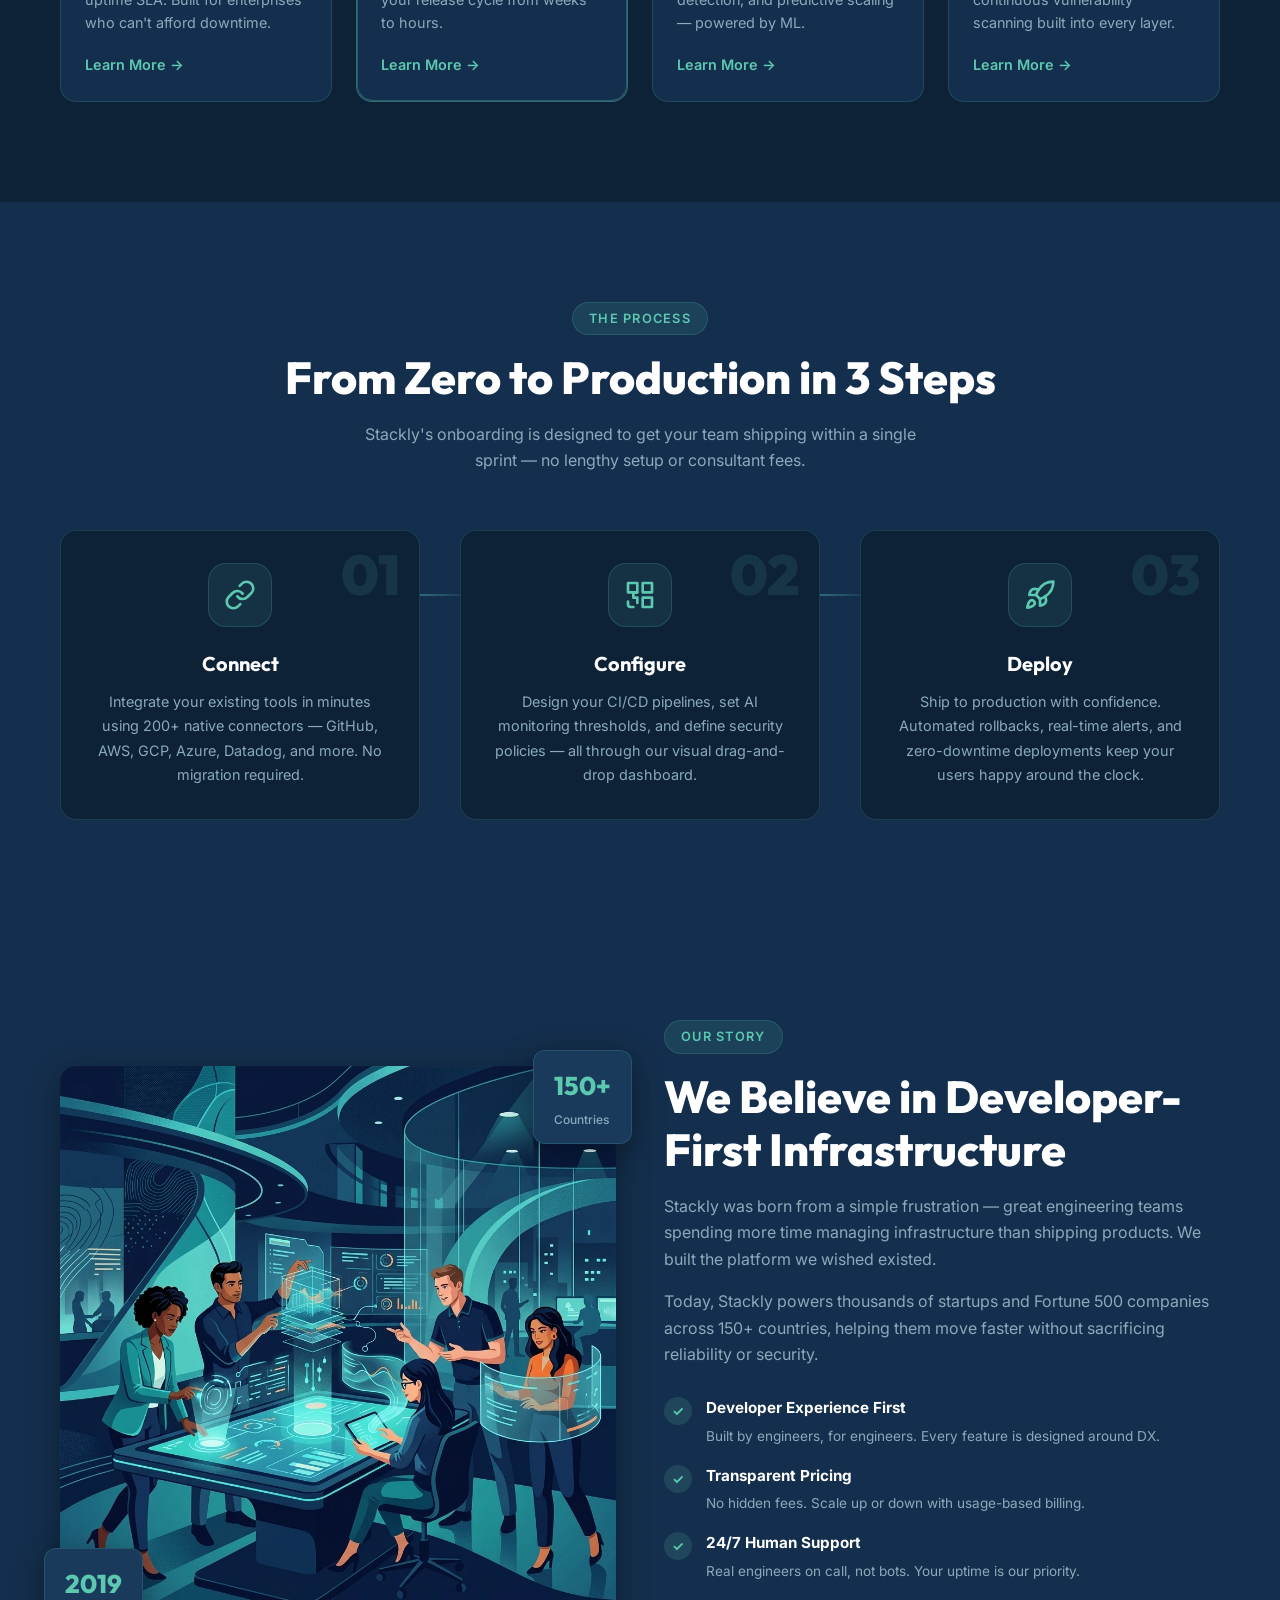
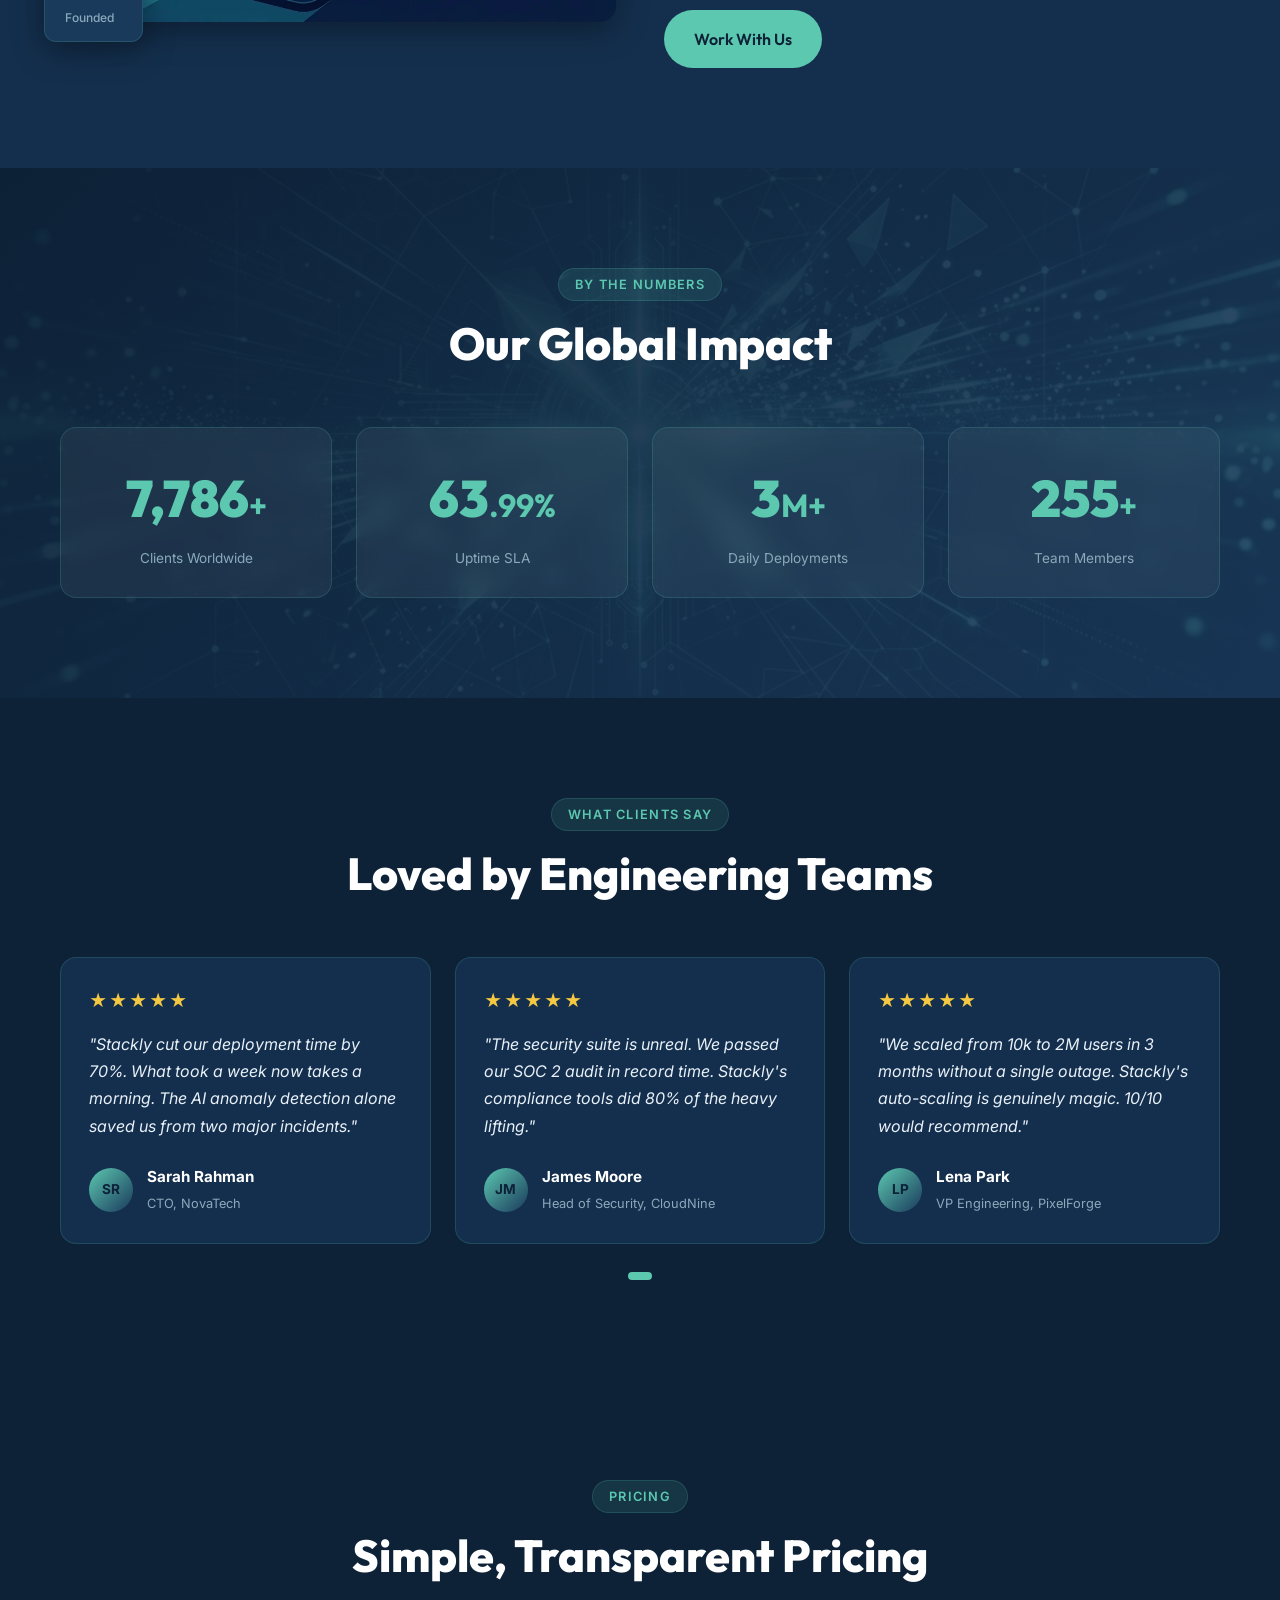
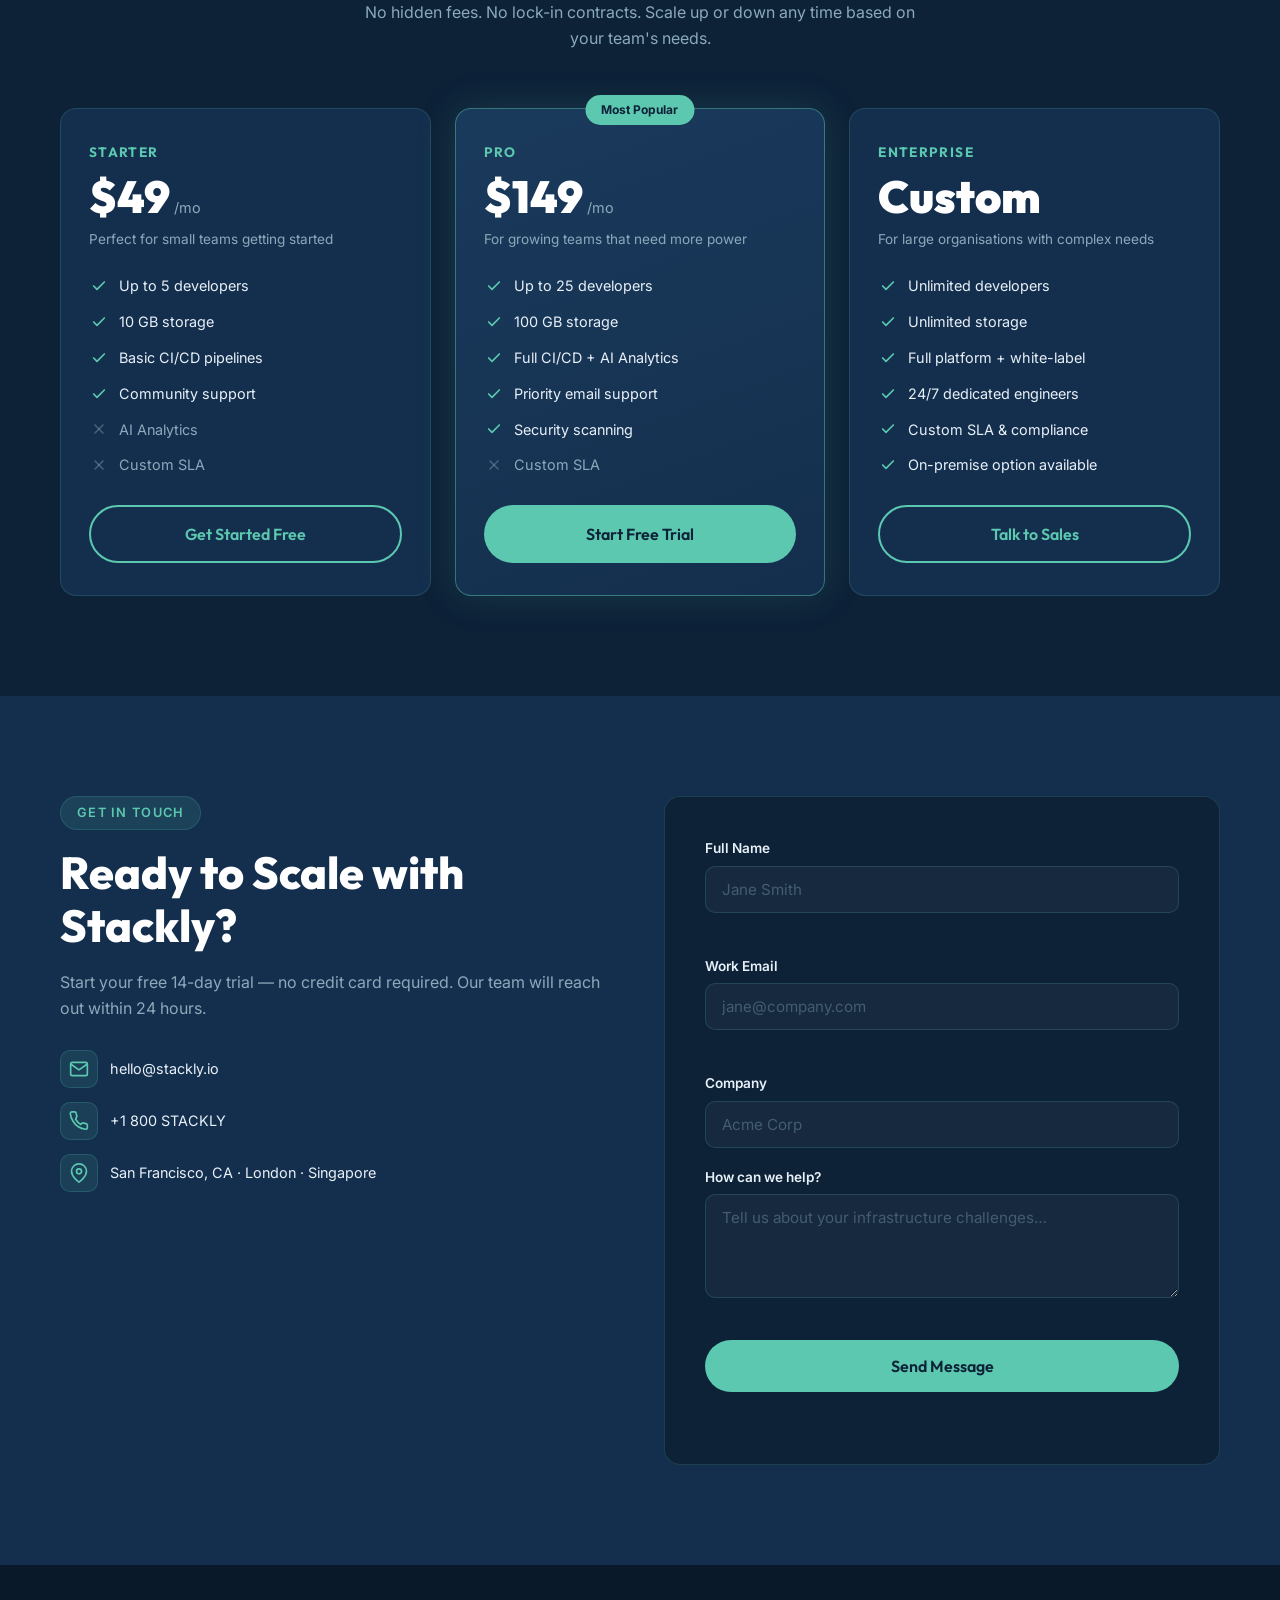
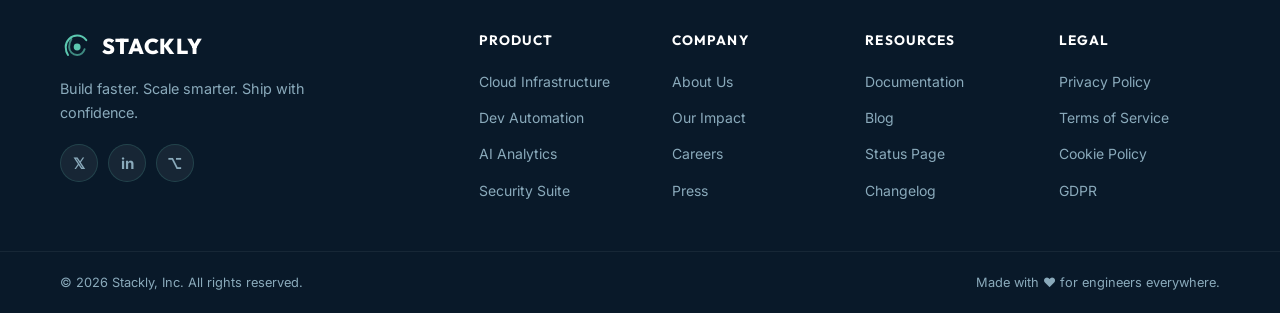
==== commit 53ff8927: "feat: add How It Works and Pricing sections and update service card icons to SVG" ====
--- a/index.html
+++ b/index.html
@@ -150,7 +150,9 @@
               </picture>
             </div>
             <div class="service-card__body">
-              <div class="service-card__icon">☁</div>
+              <div class="service-card__icon">
+                <svg width="26" height="26" viewBox="0 0 24 24" fill="none" stroke="#5CC8B0" stroke-width="2" stroke-linecap="round" stroke-linejoin="round" aria-hidden="true"><path d="M18 10h-1.26A8 8 0 1 0 9 20h9a5 5 0 0 0 0-10z"/></svg>
+              </div>
               <h3 class="service-card__title">Cloud Infrastructure</h3>
               <p class="service-card__desc">Auto-scaling, multi-region deployments with 99.99% uptime SLA. Built for enterprises who can't afford downtime.</p>
               <a href="#contact" class="service-card__link" id="svc-cloud-cta">Learn More →</a>
@@ -165,7 +167,9 @@
               </picture>
             </div>
             <div class="service-card__body">
-              <div class="service-card__icon">⚡</div>
+              <div class="service-card__icon">
+                <svg width="26" height="26" viewBox="0 0 24 24" fill="none" stroke="#5CC8B0" stroke-width="2" stroke-linecap="round" stroke-linejoin="round" aria-hidden="true"><polygon points="13 2 3 14 12 14 11 22 21 10 12 10 13 2"/></svg>
+              </div>
               <h3 class="service-card__title">Dev Automation</h3>
               <p class="service-card__desc">CI/CD pipelines, code review AI, and automated testing that cuts your release cycle from weeks to hours.</p>
               <a href="#contact" class="service-card__link" id="svc-dev-cta">Learn More →</a>
@@ -181,7 +185,9 @@
               </picture>
             </div>
             <div class="service-card__body">
-              <div class="service-card__icon">🧠</div>
+              <div class="service-card__icon">
+                <svg width="26" height="26" viewBox="0 0 24 24" fill="none" stroke="#5CC8B0" stroke-width="2" stroke-linecap="round" stroke-linejoin="round" aria-hidden="true"><path d="M9.5 2A2.5 2.5 0 0 1 12 4.5v15a2.5 2.5 0 0 1-4.96-.44 2.5 2.5 0 0 1-2.96-3.08 3 3 0 0 1-.34-5.58 2.5 2.5 0 0 1 1.32-4.24 2.5 2.5 0 0 1 1.98-3A2.5 2.5 0 0 1 9.5 2Z"/><path d="M14.5 2A2.5 2.5 0 0 0 12 4.5v15a2.5 2.5 0 0 0 4.96-.44 2.5 2.5 0 0 0 2.96-3.08 3 3 0 0 0 .34-5.58 2.5 2.5 0 0 0-1.32-4.24 2.5 2.5 0 0 0-1.98-3A2.5 2.5 0 0 0 14.5 2Z"/></svg>
+              </div>
               <h3 class="service-card__title">AI Analytics</h3>
               <p class="service-card__desc">Real-time intelligence on your stack's performance, anomaly detection, and predictive scaling — powered by ML.</p>
               <a href="#contact" class="service-card__link" id="svc-ai-cta">Learn More →</a>
@@ -196,12 +202,59 @@
               </picture>
             </div>
             <div class="service-card__body">
-              <div class="service-card__icon">🔒</div>
+              <div class="service-card__icon">
+                <svg width="26" height="26" viewBox="0 0 24 24" fill="none" stroke="#5CC8B0" stroke-width="2" stroke-linecap="round" stroke-linejoin="round" aria-hidden="true"><path d="M12 22s8-4 8-10V5l-8-3-8 3v7c0 6 8 10 8 10z"/></svg>
+              </div>
               <h3 class="service-card__title">Security & Compliance</h3>
               <p class="service-card__desc">Zero-trust architecture, SOC 2 Type II compliance, and continuous vulnerability scanning built into every layer.</p>
               <a href="#contact" class="service-card__link" id="svc-sec-cta">Learn More →</a>
             </div>
           </article>
+
+        </div>
+      </div>
+    </section>
+
+    <!-- HOW IT WORKS -->
+    <section id="how-it-works" class="how-it-works section" aria-labelledby="hiw-heading">
+      <div class="container">
+        <div class="section-header">
+          <span class="section-tag">The Process</span>
+          <h2 id="hiw-heading" class="section-title">From Zero to Production in 3 Steps</h2>
+          <p class="section-subtitle">Stackly's onboarding is designed to get your team shipping within a single sprint — no lengthy setup or consultant fees.</p>
+        </div>
+        <div class="hiw__grid">
+
+          <div class="hiw__step" id="hiw-step-1">
+            <div class="hiw__step-number">01</div>
+            <div class="hiw__step-icon">
+              <svg width="32" height="32" viewBox="0 0 24 24" fill="none" stroke="#5CC8B0" stroke-width="2" stroke-linecap="round" stroke-linejoin="round" aria-hidden="true"><path d="M10 13a5 5 0 0 0 7.54.54l3-3a5 5 0 0 0-7.07-7.07l-1.72 1.71"/><path d="M14 11a5 5 0 0 0-7.54-.54l-3 3a5 5 0 0 0 7.07 7.07l1.71-1.71"/></svg>
+            </div>
+            <h3 class="hiw__step-title">Connect</h3>
+            <p class="hiw__step-desc">Integrate your existing tools in minutes using 200+ native connectors — GitHub, AWS, GCP, Azure, Datadog, and more. No migration required.</p>
+          </div>
+
+          <div class="hiw__connector" aria-hidden="true"></div>
+
+          <div class="hiw__step" id="hiw-step-2">
+            <div class="hiw__step-number">02</div>
+            <div class="hiw__step-icon">
+              <svg width="32" height="32" viewBox="0 0 24 24" fill="none" stroke="#5CC8B0" stroke-width="2" stroke-linecap="round" stroke-linejoin="round" aria-hidden="true"><rect x="3" y="3" width="7" height="7"/><rect x="14" y="3" width="7" height="7"/><rect x="14" y="14" width="7" height="7"/><path d="M3 17v2a2 2 0 0 0 2 2h2"/><path d="M10 10H7v4h3v4"/></svg>
+            </div>
+            <h3 class="hiw__step-title">Configure</h3>
+            <p class="hiw__step-desc">Design your CI/CD pipelines, set AI monitoring thresholds, and define security policies — all through our visual drag-and-drop dashboard.</p>
+          </div>
+
+          <div class="hiw__connector" aria-hidden="true"></div>
+
+          <div class="hiw__step" id="hiw-step-3">
+            <div class="hiw__step-number">03</div>
+            <div class="hiw__step-icon">
+              <svg width="32" height="32" viewBox="0 0 24 24" fill="none" stroke="#5CC8B0" stroke-width="2" stroke-linecap="round" stroke-linejoin="round" aria-hidden="true"><path d="M4.5 16.5c-1.5 1.26-2 5-2 5s3.74-.5 5-2c.71-.84.7-2.13-.09-2.91a2.18 2.18 0 0 0-2.91-.09z"/><path d="m12 15-3-3a22 22 0 0 1 2-3.95A12.88 12.88 0 0 1 22 2c0 2.72-.78 7.5-6 11a22.35 22.35 0 0 1-4 2z"/><path d="M9 12H4s.55-3.03 2-4c1.62-1.08 5 0 5 0"/><path d="M12 15v5s3.03-.55 4-2c1.08-1.62 0-5 0-5"/></svg>
+            </div>
+            <h3 class="hiw__step-title">Deploy</h3>
+            <p class="hiw__step-desc">Ship to production with confidence. Automated rollbacks, real-time alerts, and zero-downtime deployments keep your users happy around the clock.</p>
+          </div>
 
         </div>
       </div>
@@ -343,6 +396,72 @@
       </div>
     </section>
 
+    <!-- PRICING -->
+    <section id="pricing" class="pricing section" aria-labelledby="pricing-heading">
+      <div class="container">
+        <div class="section-header">
+          <span class="section-tag">Pricing</span>
+          <h2 id="pricing-heading" class="section-title">Simple, Transparent Pricing</h2>
+          <p class="section-subtitle">No hidden fees. No lock-in contracts. Scale up or down any time based on your team's needs.</p>
+        </div>
+        <div class="pricing__grid">
+
+          <div class="pricing-card" id="plan-starter">
+            <div class="pricing-card__header">
+              <span class="pricing-card__plan">Starter</span>
+              <div class="pricing-card__price"><span class="pricing-card__amount">$49</span><span class="pricing-card__period">/mo</span></div>
+              <p class="pricing-card__tagline">Perfect for small teams getting started</p>
+            </div>
+            <ul class="pricing-card__features">
+              <li><span class="feat-check" aria-hidden="true"><svg width="16" height="16" viewBox="0 0 24 24" fill="none" stroke="#5CC8B0" stroke-width="2.5" stroke-linecap="round" stroke-linejoin="round"><polyline points="20 6 9 17 4 12"/></svg></span>Up to 5 developers</li>
+              <li><span class="feat-check" aria-hidden="true"><svg width="16" height="16" viewBox="0 0 24 24" fill="none" stroke="#5CC8B0" stroke-width="2.5" stroke-linecap="round" stroke-linejoin="round"><polyline points="20 6 9 17 4 12"/></svg></span>10 GB storage</li>
+              <li><span class="feat-check" aria-hidden="true"><svg width="16" height="16" viewBox="0 0 24 24" fill="none" stroke="#5CC8B0" stroke-width="2.5" stroke-linecap="round" stroke-linejoin="round"><polyline points="20 6 9 17 4 12"/></svg></span>Basic CI/CD pipelines</li>
+              <li><span class="feat-check" aria-hidden="true"><svg width="16" height="16" viewBox="0 0 24 24" fill="none" stroke="#5CC8B0" stroke-width="2.5" stroke-linecap="round" stroke-linejoin="round"><polyline points="20 6 9 17 4 12"/></svg></span>Community support</li>
+              <li><span class="feat-check feat-check--off" aria-hidden="true"><svg width="16" height="16" viewBox="0 0 24 24" fill="none" stroke="rgba(138,170,187,.4)" stroke-width="2.5" stroke-linecap="round" stroke-linejoin="round"><line x1="18" y1="6" x2="6" y2="18"/><line x1="6" y1="6" x2="18" y2="18"/></svg></span><span style="color:var(--c-muted)">AI Analytics</span></li>
+              <li><span class="feat-check feat-check--off" aria-hidden="true"><svg width="16" height="16" viewBox="0 0 24 24" fill="none" stroke="rgba(138,170,187,.4)" stroke-width="2.5" stroke-linecap="round" stroke-linejoin="round"><line x1="18" y1="6" x2="6" y2="18"/><line x1="6" y1="6" x2="18" y2="18"/></svg></span><span style="color:var(--c-muted)">Custom SLA</span></li>
+            </ul>
+            <a href="#contact" class="btn btn--outline btn--full" id="plan-starter-cta">Get Started Free</a>
+          </div>
+
+          <div class="pricing-card pricing-card--featured" id="plan-pro">
+            <div class="pricing-card__badge">Most Popular</div>
+            <div class="pricing-card__header">
+              <span class="pricing-card__plan">Pro</span>
+              <div class="pricing-card__price"><span class="pricing-card__amount">$149</span><span class="pricing-card__period">/mo</span></div>
+              <p class="pricing-card__tagline">For growing teams that need more power</p>
+            </div>
+            <ul class="pricing-card__features">
+              <li><span class="feat-check" aria-hidden="true"><svg width="16" height="16" viewBox="0 0 24 24" fill="none" stroke="#5CC8B0" stroke-width="2.5" stroke-linecap="round" stroke-linejoin="round"><polyline points="20 6 9 17 4 12"/></svg></span>Up to 25 developers</li>
+              <li><span class="feat-check" aria-hidden="true"><svg width="16" height="16" viewBox="0 0 24 24" fill="none" stroke="#5CC8B0" stroke-width="2.5" stroke-linecap="round" stroke-linejoin="round"><polyline points="20 6 9 17 4 12"/></svg></span>100 GB storage</li>
+              <li><span class="feat-check" aria-hidden="true"><svg width="16" height="16" viewBox="0 0 24 24" fill="none" stroke="#5CC8B0" stroke-width="2.5" stroke-linecap="round" stroke-linejoin="round"><polyline points="20 6 9 17 4 12"/></svg></span>Full CI/CD + AI Analytics</li>
+              <li><span class="feat-check" aria-hidden="true"><svg width="16" height="16" viewBox="0 0 24 24" fill="none" stroke="#5CC8B0" stroke-width="2.5" stroke-linecap="round" stroke-linejoin="round"><polyline points="20 6 9 17 4 12"/></svg></span>Priority email support</li>
+              <li><span class="feat-check" aria-hidden="true"><svg width="16" height="16" viewBox="0 0 24 24" fill="none" stroke="#5CC8B0" stroke-width="2.5" stroke-linecap="round" stroke-linejoin="round"><polyline points="20 6 9 17 4 12"/></svg></span>Security scanning</li>
+              <li><span class="feat-check feat-check--off" aria-hidden="true"><svg width="16" height="16" viewBox="0 0 24 24" fill="none" stroke="rgba(138,170,187,.4)" stroke-width="2.5" stroke-linecap="round" stroke-linejoin="round"><line x1="18" y1="6" x2="6" y2="18"/><line x1="6" y1="6" x2="18" y2="18"/></svg></span><span style="color:var(--c-muted)">Custom SLA</span></li>
+            </ul>
+            <a href="#contact" class="btn btn--primary btn--full" id="plan-pro-cta">Start Free Trial</a>
+          </div>
+
+          <div class="pricing-card" id="plan-enterprise">
+            <div class="pricing-card__header">
+              <span class="pricing-card__plan">Enterprise</span>
+              <div class="pricing-card__price"><span class="pricing-card__amount">Custom</span></div>
+              <p class="pricing-card__tagline">For large organisations with complex needs</p>
+            </div>
+            <ul class="pricing-card__features">
+              <li><span class="feat-check" aria-hidden="true"><svg width="16" height="16" viewBox="0 0 24 24" fill="none" stroke="#5CC8B0" stroke-width="2.5" stroke-linecap="round" stroke-linejoin="round"><polyline points="20 6 9 17 4 12"/></svg></span>Unlimited developers</li>
+              <li><span class="feat-check" aria-hidden="true"><svg width="16" height="16" viewBox="0 0 24 24" fill="none" stroke="#5CC8B0" stroke-width="2.5" stroke-linecap="round" stroke-linejoin="round"><polyline points="20 6 9 17 4 12"/></svg></span>Unlimited storage</li>
+              <li><span class="feat-check" aria-hidden="true"><svg width="16" height="16" viewBox="0 0 24 24" fill="none" stroke="#5CC8B0" stroke-width="2.5" stroke-linecap="round" stroke-linejoin="round"><polyline points="20 6 9 17 4 12"/></svg></span>Full platform + white-label</li>
+              <li><span class="feat-check" aria-hidden="true"><svg width="16" height="16" viewBox="0 0 24 24" fill="none" stroke="#5CC8B0" stroke-width="2.5" stroke-linecap="round" stroke-linejoin="round"><polyline points="20 6 9 17 4 12"/></svg></span>24/7 dedicated engineers</li>
+              <li><span class="feat-check" aria-hidden="true"><svg width="16" height="16" viewBox="0 0 24 24" fill="none" stroke="#5CC8B0" stroke-width="2.5" stroke-linecap="round" stroke-linejoin="round"><polyline points="20 6 9 17 4 12"/></svg></span>Custom SLA &amp; compliance</li>
+              <li><span class="feat-check" aria-hidden="true"><svg width="16" height="16" viewBox="0 0 24 24" fill="none" stroke="#5CC8B0" stroke-width="2.5" stroke-linecap="round" stroke-linejoin="round"><polyline points="20 6 9 17 4 12"/></svg></span>On-premise option available</li>
+            </ul>
+            <a href="#contact" class="btn btn--outline btn--full" id="plan-enterprise-cta">Talk to Sales</a>
+          </div>
+
+        </div>
+      </div>
+    </section>
+
     <!-- CONTACT / CTA -->
     <section id="contact" class="contact section" aria-labelledby="contact-heading">
       <div class="container contact__inner">
@@ -353,15 +472,21 @@
 
           <ul class="contact__details">
             <li>
-              <span class="contact__icon" aria-hidden="true">📧</span>
+              <span class="contact__icon" aria-hidden="true">
+                <svg width="20" height="20" viewBox="0 0 24 24" fill="none" stroke="#5CC8B0" stroke-width="2" stroke-linecap="round" stroke-linejoin="round"><path d="M4 4h16c1.1 0 2 .9 2 2v12c0 1.1-.9 2-2 2H4c-1.1 0-2-.9-2-2V6c0-1.1.9-2 2-2z"/><polyline points="22,6 12,13 2,6"/></svg>
+              </span>
               <a href="mailto:hello@stackly.io" id="contact-email">hello@stackly.io</a>
             </li>
             <li>
-              <span class="contact__icon" aria-hidden="true">📞</span>
+              <span class="contact__icon" aria-hidden="true">
+                <svg width="20" height="20" viewBox="0 0 24 24" fill="none" stroke="#5CC8B0" stroke-width="2" stroke-linecap="round" stroke-linejoin="round"><path d="M22 16.92v3a2 2 0 0 1-2.18 2 19.79 19.79 0 0 1-8.63-3.07A19.5 19.5 0 0 1 4.69 12 19.79 19.79 0 0 1 1.61 3.38 2 2 0 0 1 3.58 1h3a2 2 0 0 1 2 1.72c.127.96.361 1.903.7 2.81a2 2 0 0 1-.45 2.11L7.91 9.91a16 16 0 0 0 6.18 6.18l1.27-1.27a2 2 0 0 1 2.11-.45c.907.339 1.85.573 2.81.7A2 2 0 0 1 22 16.92z"/></svg>
+              </span>
               <a href="tel:+18005782559" id="contact-phone">+1 800 STACKLY</a>
             </li>
             <li>
-              <span class="contact__icon" aria-hidden="true">📍</span>
+              <span class="contact__icon" aria-hidden="true">
+                <svg width="20" height="20" viewBox="0 0 24 24" fill="none" stroke="#5CC8B0" stroke-width="2" stroke-linecap="round" stroke-linejoin="round"><path d="M21 10c0 7-9 13-9 13s-9-6-9-13a9 9 0 0 1 18 0z"/><circle cx="12" cy="10" r="3"/></svg>
+              </span>
               <span>San Francisco, CA · London · Singapore</span>
             </li>
           </ul>
--- a/style.css
+++ b/style.css
@@ -240,7 +240,120 @@
 .service-card__img-wrap img { width: 100%; height: 100%; object-fit: cover; transition: transform .5s ease; }
 .service-card:hover .service-card__img-wrap img { transform: scale(1.06); }
 .service-card__body { padding: 24px; }
-.service-card__icon { font-size: 1.8rem; margin-bottom: 12px; }
+/* icon pill wrapper */
+.service-card__icon {
+  width: 52px; height: 52px; border-radius: 14px;
+  background: rgba(92,200,176,.1); border: 1px solid rgba(92,200,176,.2);
+  display: flex; align-items: center; justify-content: center;
+  margin-bottom: 16px;
+  transition: background var(--trans), box-shadow var(--trans);
+}
+.service-card:hover .service-card__icon {
+  background: rgba(92,200,176,.18);
+  box-shadow: 0 0 16px rgba(92,200,176,.2);
+}
+
+/* contact icon alignment */
+.contact__icon {
+  width: 38px; height: 38px; border-radius: 10px;
+  background: rgba(92,200,176,.1); border: 1px solid rgba(92,200,176,.2);
+  display: flex; align-items: center; justify-content: center;
+  flex-shrink: 0;
+}
+
+/* ========================
+   HOW IT WORKS
+======================== */
+.how-it-works { background: var(--c-surface2); }
+
+.hiw__grid {
+  display: flex; flex-direction: column; gap: 0; align-items: center;
+}
+
+.hiw__step {
+  background: var(--c-bg); border: 1px solid var(--c-border);
+  border-radius: var(--r-card); padding: 32px 28px;
+  text-align: center; position: relative; width: 100%;
+  transition: transform var(--trans), box-shadow var(--trans), border-color var(--trans);
+}
+.hiw__step:hover {
+  transform: translateY(-4px);
+  box-shadow: var(--shadow), 0 0 20px rgba(92,200,176,.1);
+  border-color: rgba(92,200,176,.4);
+}
+.hiw__step-number {
+  font-family: var(--font-head); font-size: 3.5rem; font-weight: 900;
+  color: rgba(92,200,176,.12); line-height: 1;
+  position: absolute; top: 16px; right: 20px;
+  letter-spacing: -.02em;
+}
+.hiw__step-icon {
+  width: 64px; height: 64px; border-radius: 18px;
+  background: rgba(92,200,176,.1); border: 1px solid rgba(92,200,176,.2);
+  display: flex; align-items: center; justify-content: center;
+  margin: 0 auto 20px;
+}
+.hiw__step-title {
+  font-family: var(--font-head); font-size: 1.25rem; font-weight: 700;
+  color: var(--c-white); margin-bottom: 10px;
+}
+.hiw__step-desc { color: var(--c-muted); font-size: .9rem; line-height: 1.7; }
+
+.hiw__connector {
+  width: 2px; height: 40px;
+  background: linear-gradient(to bottom, rgba(92,200,176,.4), rgba(92,200,176,.1));
+  flex-shrink: 0;
+}
+
+/* ========================
+   PRICING
+======================== */
+.pricing { background: var(--c-bg); }
+.pricing__grid { display: grid; grid-template-columns: 1fr; gap: 24px; }
+
+.pricing-card {
+  background: var(--c-surface2); border: 1px solid var(--c-border);
+  border-radius: var(--r-card); padding: 32px 28px;
+  display: flex; flex-direction: column; gap: 0; position: relative;
+  transition: transform var(--trans), box-shadow var(--trans), border-color var(--trans);
+}
+.pricing-card:hover { transform: translateY(-4px); border-color: rgba(92,200,176,.35); box-shadow: var(--shadow); }
+
+.pricing-card--featured {
+  border-color: rgba(92,200,176,.45);
+  background: linear-gradient(160deg, #1a3a5c 0%, #142f4d 100%);
+  box-shadow: 0 0 40px rgba(92,200,176,.15);
+}
+.pricing-card--featured:hover { box-shadow: 0 0 60px rgba(92,200,176,.25); }
+
+.pricing-card__badge {
+  position: absolute; top: -14px; left: 50%; transform: translateX(-50%);
+  background: var(--c-accent); color: var(--c-bg);
+  font-size: .75rem; font-weight: 700; padding: 5px 16px; border-radius: 50px;
+  white-space: nowrap;
+}
+.pricing-card__header { margin-bottom: 24px; }
+.pricing-card__plan {
+  font-family: var(--font-head); font-size: .85rem; font-weight: 700;
+  color: var(--c-accent); text-transform: uppercase; letter-spacing: .1em;
+  display: block; margin-bottom: 12px;
+}
+.pricing-card__price { display: flex; align-items: baseline; gap: 4px; margin-bottom: 8px; }
+.pricing-card__amount { font-family: var(--font-head); font-size: 2.8rem; font-weight: 900; color: var(--c-white); line-height: 1; }
+.pricing-card__period { color: var(--c-muted); font-size: .9rem; }
+.pricing-card__tagline { color: var(--c-muted); font-size: .85rem; }
+
+.pricing-card__features {
+  display: flex; flex-direction: column; gap: 12px;
+  flex: 1; margin-bottom: 28px;
+}
+.pricing-card__features li {
+  display: flex; align-items: center; gap: 10px;
+  font-size: .9rem; color: var(--c-text);
+}
+.feat-check { width: 20px; height: 20px; display: flex; align-items: center; justify-content: center; flex-shrink: 0; }
+
+
 .service-card__title { font-family: var(--font-head); font-size: 1.2rem; font-weight: 700; color: var(--c-white); margin-bottom: 10px; }
 .service-card__desc  { color: var(--c-muted); font-size: .9rem; line-height: 1.6; margin-bottom: 16px; }
 .service-card__link  { color: var(--c-accent); font-weight: 600; font-size: .9rem; }
@@ -420,6 +533,12 @@
   .hero__visual { display: block; }
   .hero__inner { grid-template-columns: 1fr 1fr; }
   .testimonial-card { flex: 0 0 calc(50% - 12px); }
+  /* HIW: row on tablet */
+  .hiw__grid { flex-direction: row; align-items: flex-start; }
+  .hiw__step { flex: 1; }
+  .hiw__connector { width: 40px; height: 2px; margin-top: 64px; background: linear-gradient(to right, rgba(92,200,176,.4), rgba(92,200,176,.1)); }
+  /* Pricing: 3 cols on tablet */
+  .pricing__grid { grid-template-columns: repeat(3, 1fr); }
 }
 
 /* ========================
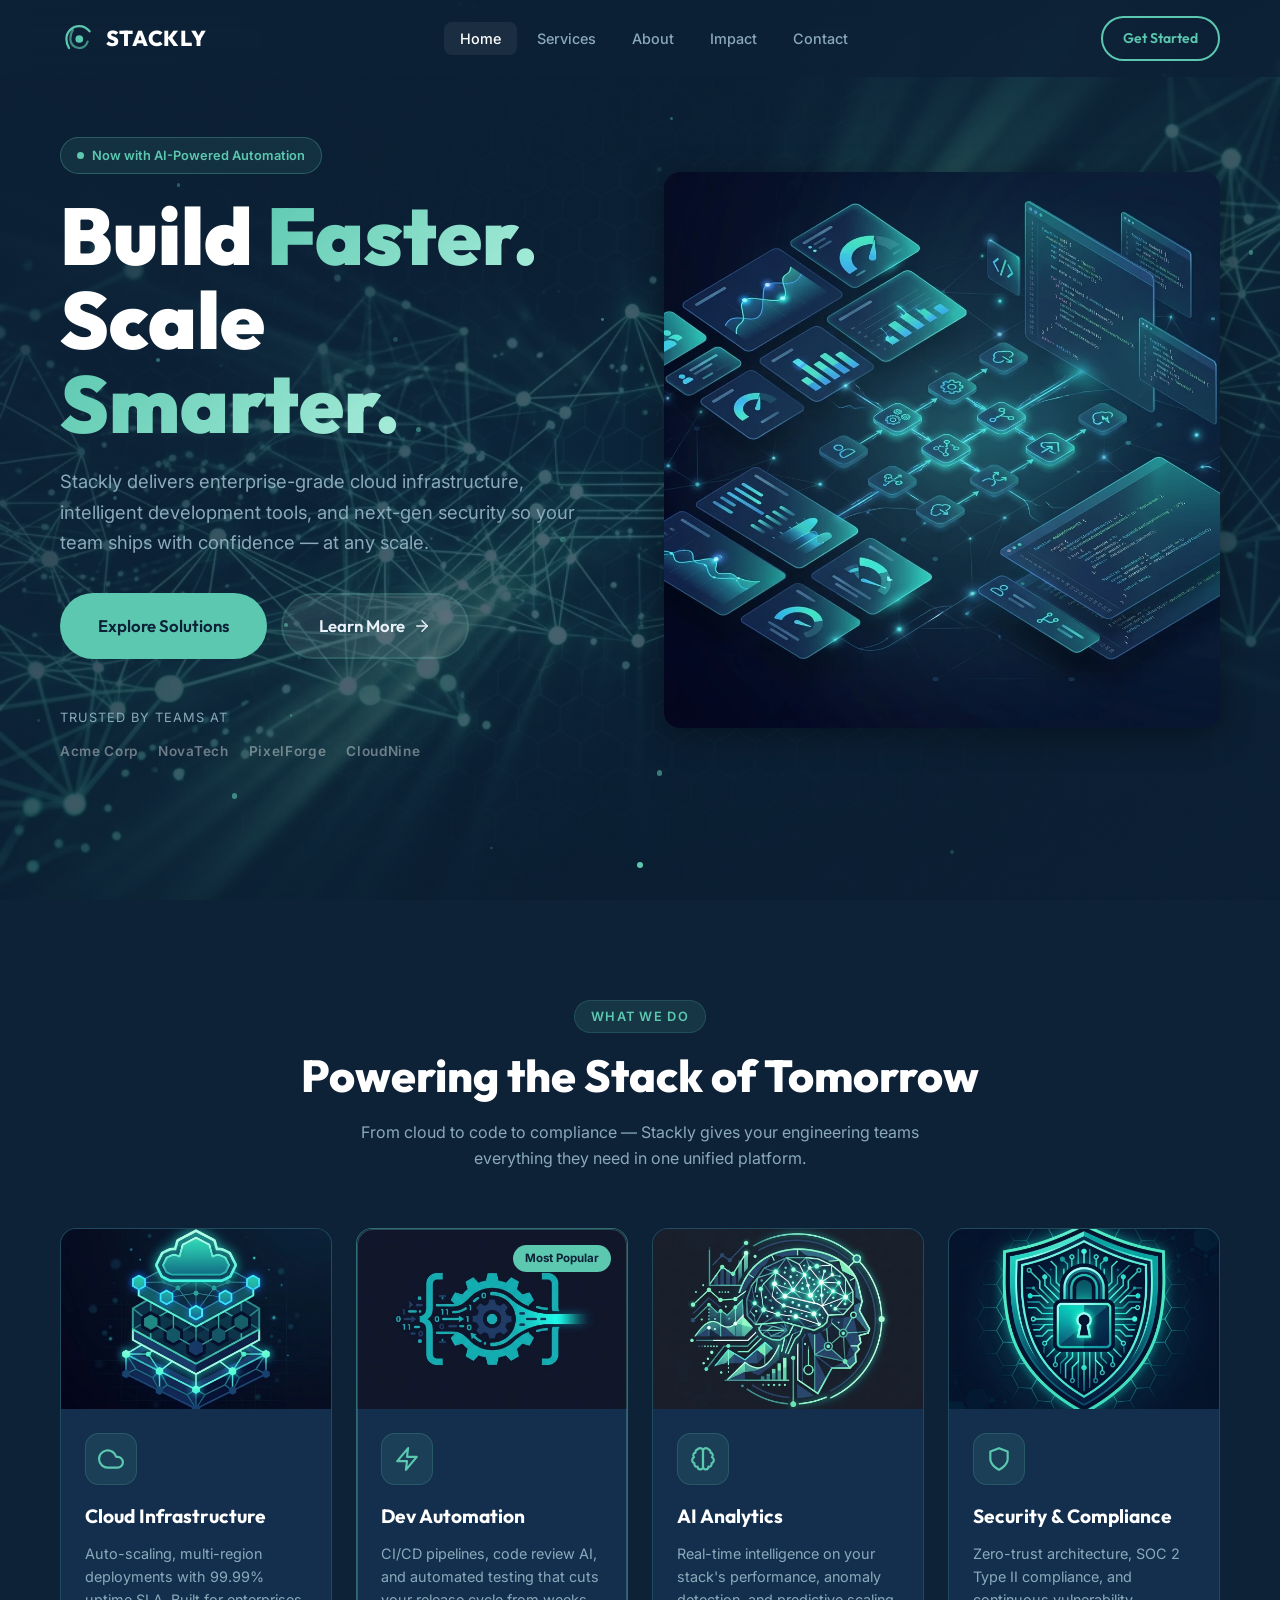
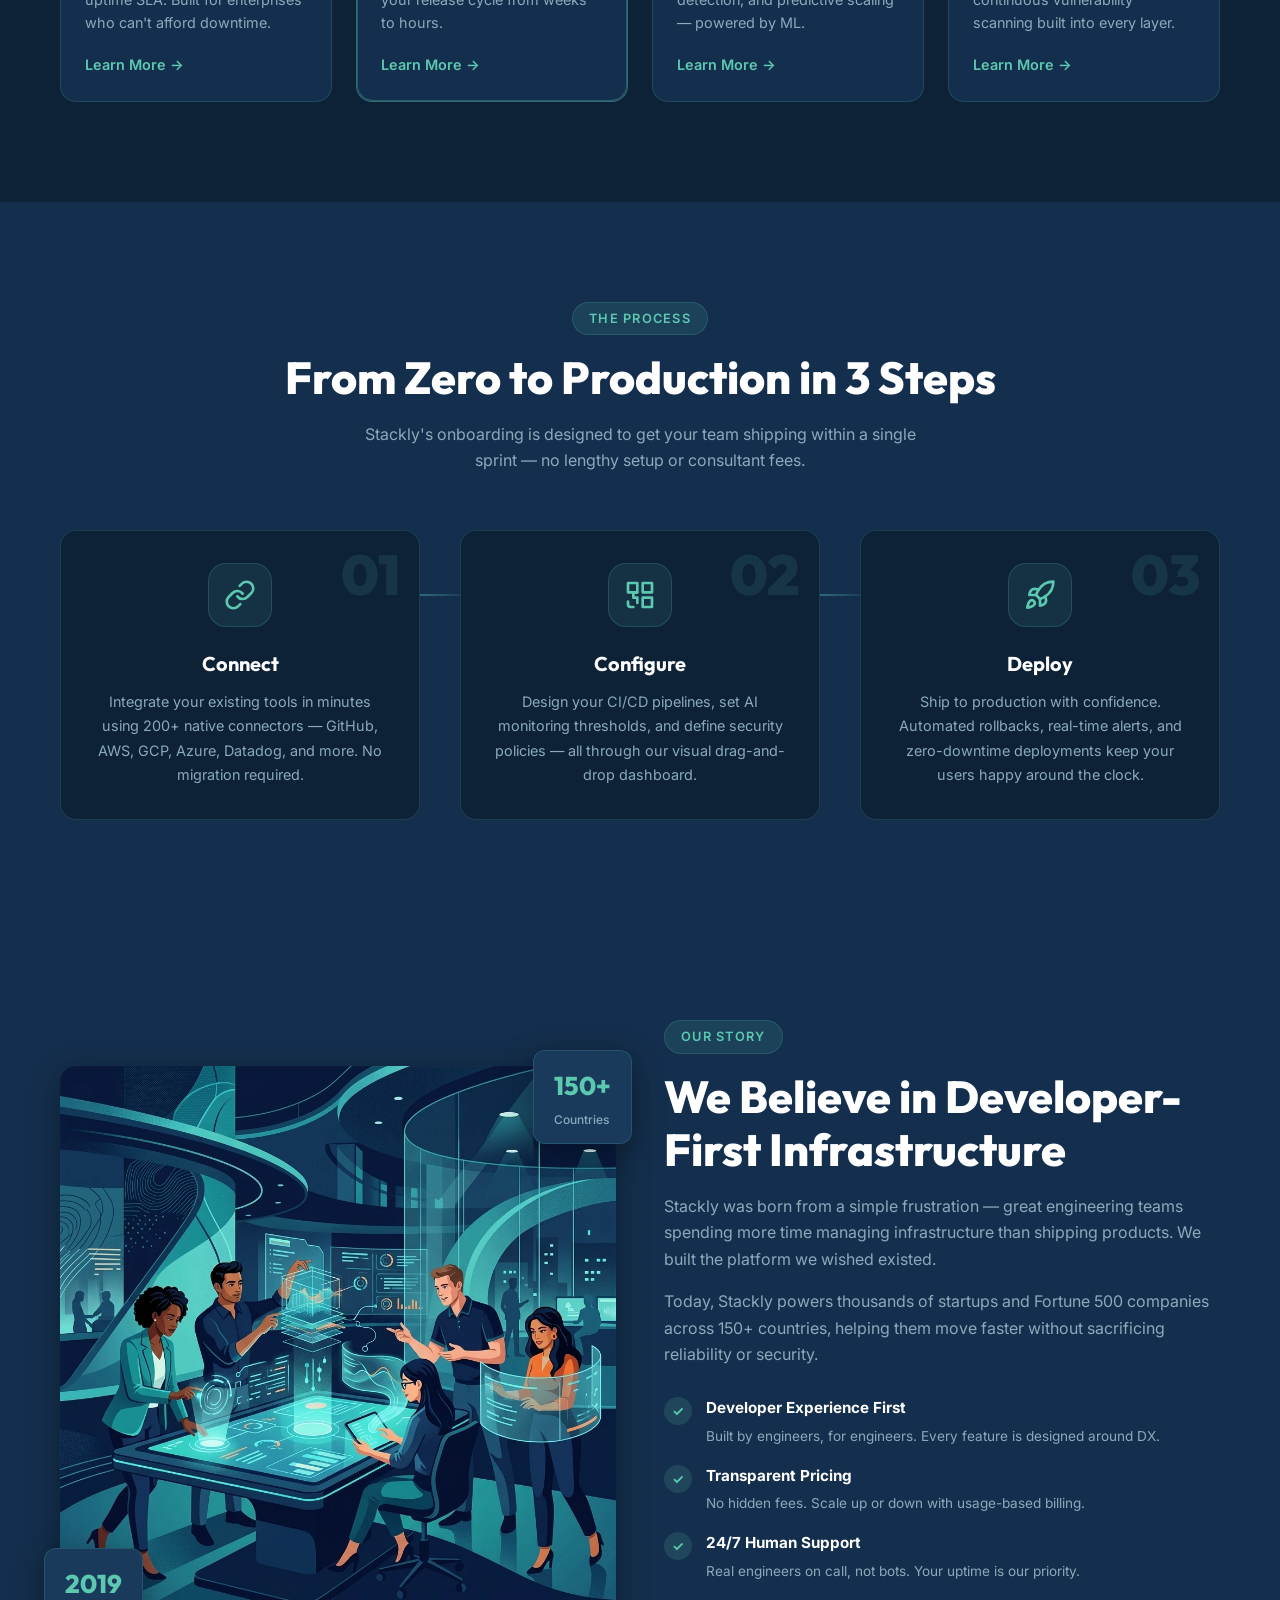
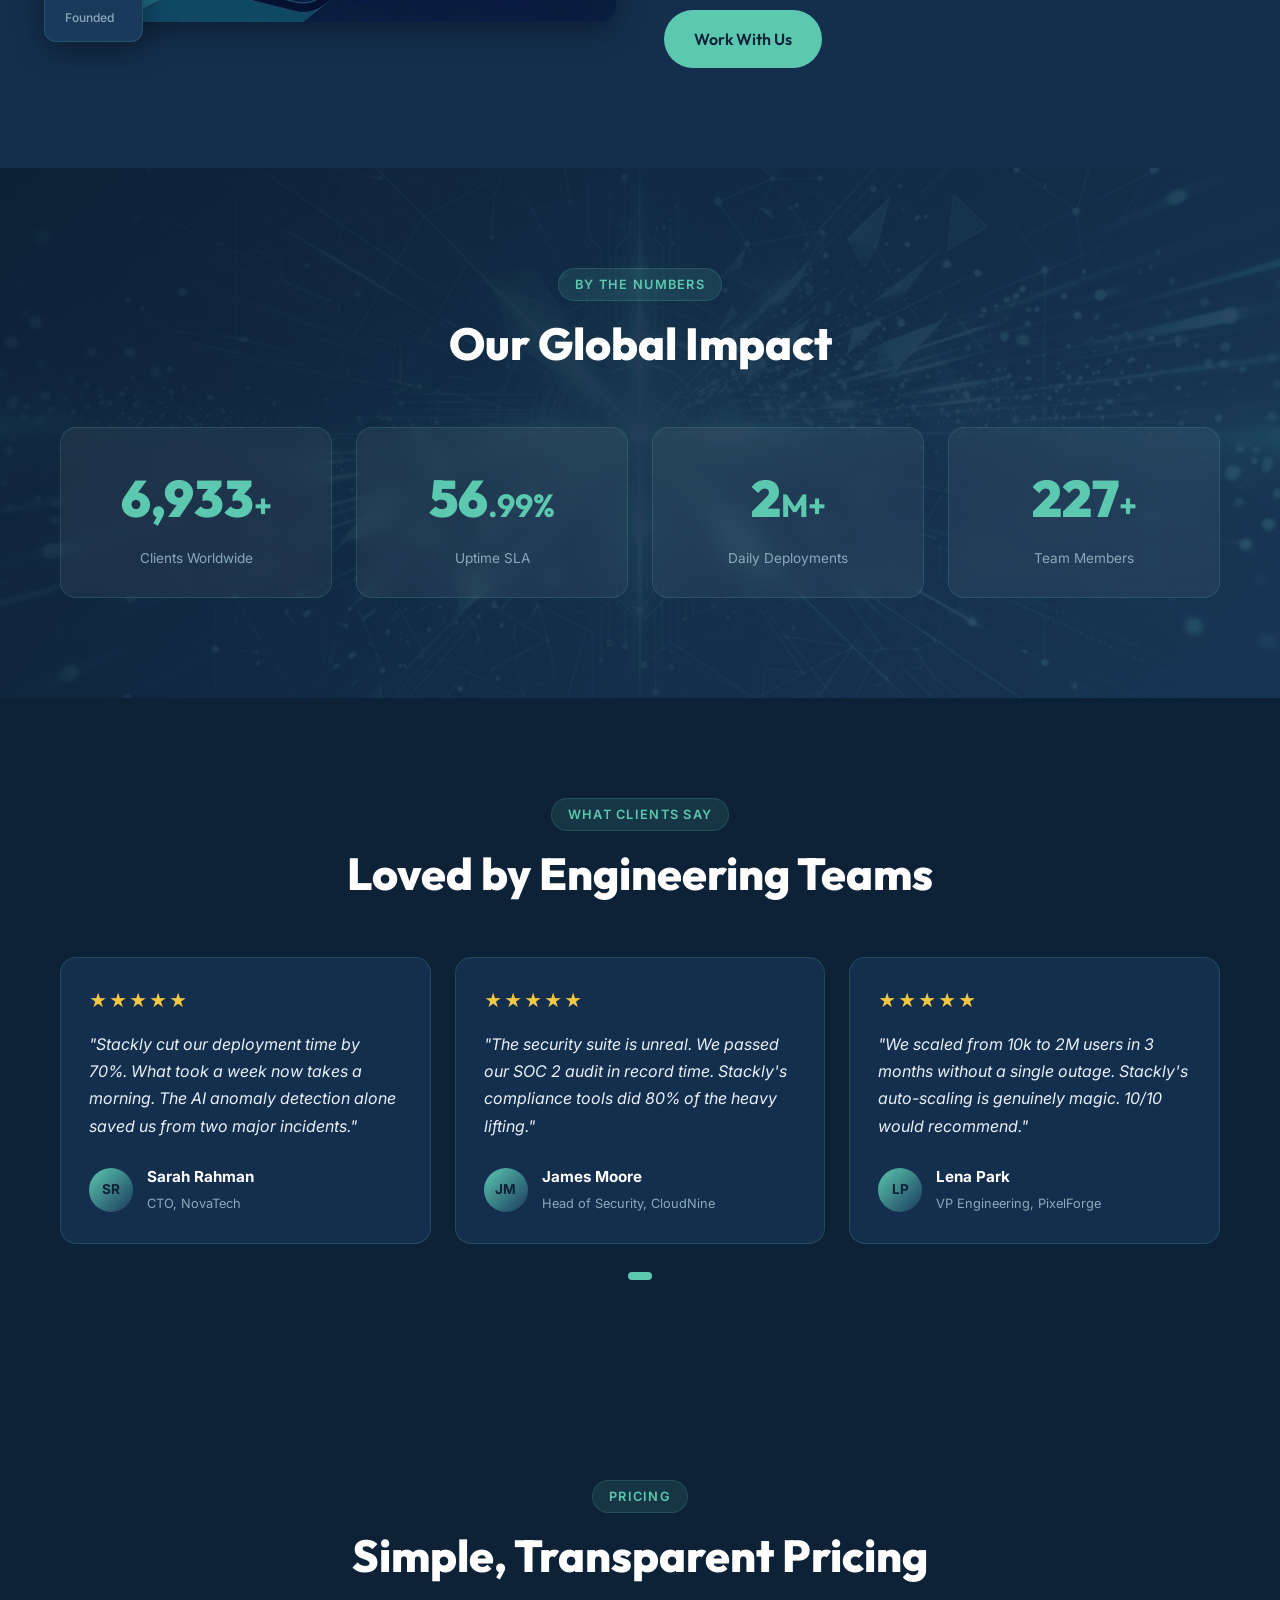
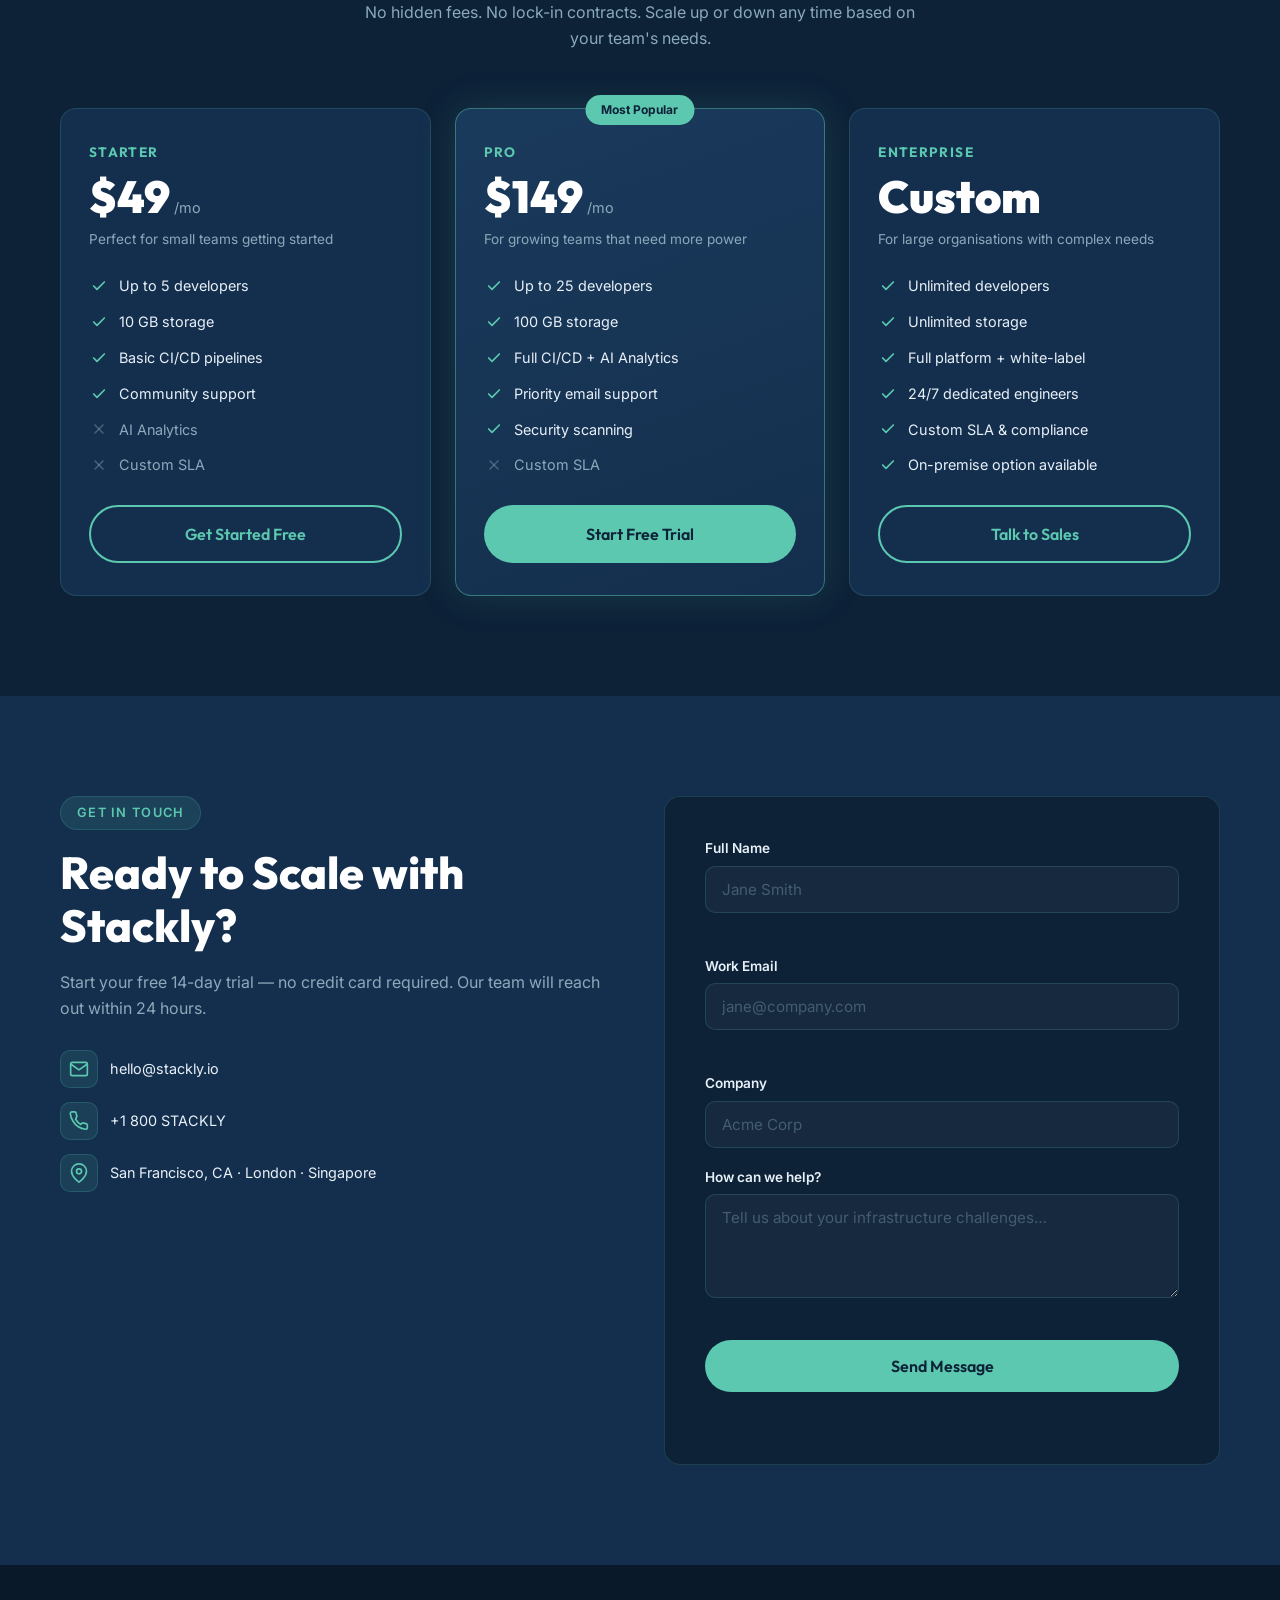
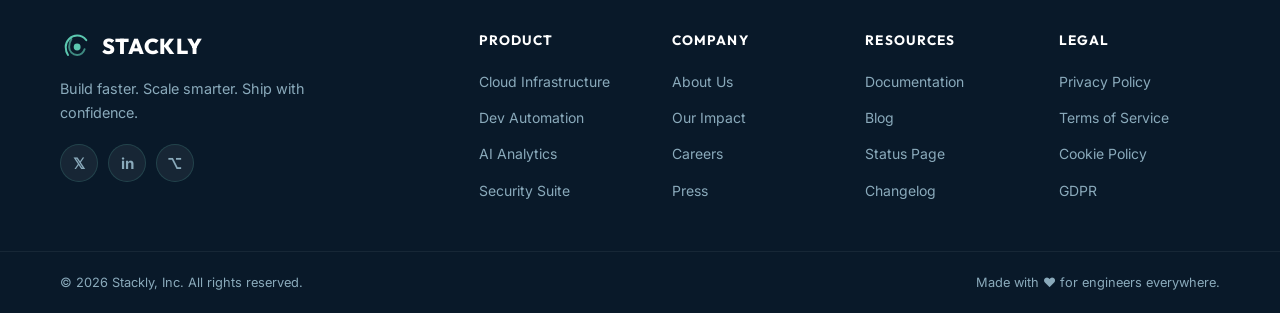
==== commit 6eefcdf3: "refactor: reformat HTML code for readability and update hero and service call-to-action links to 404" ====
--- a/index.html
+++ b/index.html
@@ -1,17 +1,23 @@
 <!DOCTYPE html>
 <html lang="en">
+
 <head>
   <meta charset="UTF-8" />
   <meta name="viewport" content="width=device-width, initial-scale=1.0" />
-  <meta name="description" content="Stackly — Build faster, scale smarter. Enterprise-grade cloud infrastructure, AI-powered development tools, and security solutions for modern teams." />
-  <meta name="keywords" content="Stackly, cloud infrastructure, software development, AI analytics, cybersecurity, tech solutions" />
+  <meta name="description"
+    content="Stackly — Build faster, scale smarter. Enterprise-grade cloud infrastructure, AI-powered development tools, and security solutions for modern teams." />
+  <meta name="keywords"
+    content="Stackly, cloud infrastructure, software development, AI analytics, cybersecurity, tech solutions" />
   <meta name="theme-color" content="#0D2137" />
   <title>Stackly — Build Faster. Scale Smarter.</title>
   <link rel="preconnect" href="https://fonts.googleapis.com" />
   <link rel="preconnect" href="https://fonts.gstatic.com" crossorigin />
-  <link href="https://fonts.googleapis.com/css2?family=Outfit:wght@300;400;500;600;700;800;900&family=Inter:wght@300;400;500;600&display=swap" rel="stylesheet" />
+  <link
+    href="https://fonts.googleapis.com/css2?family=Outfit:wght@300;400;500;600;700;800;900&family=Inter:wght@300;400;500;600&display=swap"
+    rel="stylesheet" />
   <link rel="stylesheet" href="style.css" />
 </head>
+
 <body>
 
   <!-- ===== LOADER ===== -->
@@ -19,12 +25,16 @@
     <div class="loader__inner">
       <div class="loader__logo">
         <svg width="56" height="56" viewBox="0 0 56 56" fill="none" xmlns="http://www.w3.org/2000/svg">
-          <path d="M14 42C14 42 10 36 10 28C10 16.954 18.954 8 30 8C36 8 42 11 46 16" stroke="#5CC8B0" stroke-width="3" stroke-linecap="round"/>
-          <path d="M20 14C20 14 16 20 16 28C16 35.732 22.268 42 30 42C36 42 41 38 43 32" stroke="#5CC8B0" stroke-width="3" stroke-linecap="round" opacity="0.6"/>
-          <circle cx="30" cy="28" r="6" fill="#5CC8B0"/>
+          <path d="M14 42C14 42 10 36 10 28C10 16.954 18.954 8 30 8C36 8 42 11 46 16" stroke="#5CC8B0" stroke-width="3"
+            stroke-linecap="round" />
+          <path d="M20 14C20 14 16 20 16 28C16 35.732 22.268 42 30 42C36 42 41 38 43 32" stroke="#5CC8B0"
+            stroke-width="3" stroke-linecap="round" opacity="0.6" />
+          <circle cx="30" cy="28" r="6" fill="#5CC8B0" />
         </svg>
       </div>
-      <div class="loader__bar"><div class="loader__progress"></div></div>
+      <div class="loader__bar">
+        <div class="loader__progress"></div>
+      </div>
       <p class="loader__text">Initializing Stackly…</p>
     </div>
   </div>
@@ -33,21 +43,24 @@
   <header id="header" class="header" role="banner">
     <div class="container header__inner">
       <a href="#home" class="header__logo" aria-label="Stackly Home">
-        <svg class="logo-icon" width="36" height="36" viewBox="0 0 56 56" fill="none" xmlns="http://www.w3.org/2000/svg">
-          <path d="M14 42C14 42 10 36 10 28C10 16.954 18.954 8 30 8C36 8 42 11 46 16" stroke="#5CC8B0" stroke-width="3.5" stroke-linecap="round"/>
-          <path d="M20 14C20 14 16 20 16 28C16 35.732 22.268 42 30 42C36 42 41 38 43 32" stroke="#5CC8B0" stroke-width="3.5" stroke-linecap="round" opacity="0.65"/>
-          <circle cx="30" cy="28" r="6" fill="#5CC8B0"/>
+        <svg class="logo-icon" width="36" height="36" viewBox="0 0 56 56" fill="none"
+          xmlns="http://www.w3.org/2000/svg">
+          <path d="M14 42C14 42 10 36 10 28C10 16.954 18.954 8 30 8C36 8 42 11 46 16" stroke="#5CC8B0"
+            stroke-width="3.5" stroke-linecap="round" />
+          <path d="M20 14C20 14 16 20 16 28C16 35.732 22.268 42 30 42C36 42 41 38 43 32" stroke="#5CC8B0"
+            stroke-width="3.5" stroke-linecap="round" opacity="0.65" />
+          <circle cx="30" cy="28" r="6" fill="#5CC8B0" />
         </svg>
         <span class="logo-text">STACKLY</span>
       </a>
 
       <nav class="header__nav" id="nav" role="navigation" aria-label="Main navigation">
         <ul class="nav__list">
-          <li><a href="#home"     class="nav__link" id="nav-home">Home</a></li>
+          <li><a href="#home" class="nav__link" id="nav-home">Home</a></li>
           <li><a href="#services" class="nav__link" id="nav-services">Services</a></li>
-          <li><a href="#about"    class="nav__link" id="nav-about">About</a></li>
-          <li><a href="#stats"    class="nav__link" id="nav-stats">Impact</a></li>
-          <li><a href="#contact"  class="nav__link" id="nav-contact">Contact</a></li>
+          <li><a href="#about" class="nav__link" id="nav-about">About</a></li>
+          <li><a href="#stats" class="nav__link" id="nav-stats">Impact</a></li>
+          <li><a href="#contact" class="nav__link" id="nav-contact">Contact</a></li>
         </ul>
       </nav>
 
@@ -64,11 +77,11 @@
   <div class="mobile-nav" id="mobileNav" role="dialog" aria-modal="true" aria-label="Mobile menu">
     <button class="mobile-nav__close" id="mobileNavClose" aria-label="Close menu">✕</button>
     <ul class="mobile-nav__list">
-      <li><a href="#home"     class="mobile-nav__link" id="mnav-home">Home</a></li>
+      <li><a href="#home" class="mobile-nav__link" id="mnav-home">Home</a></li>
       <li><a href="#services" class="mobile-nav__link" id="mnav-services">Services</a></li>
-      <li><a href="#about"    class="mobile-nav__link" id="mnav-about">About</a></li>
-      <li><a href="#stats"    class="mobile-nav__link" id="mnav-stats">Impact</a></li>
-      <li><a href="#contact"  class="mobile-nav__link" id="mnav-contact">Contact</a></li>
+      <li><a href="#about" class="mobile-nav__link" id="mnav-about">About</a></li>
+      <li><a href="#stats" class="mobile-nav__link" id="mnav-stats">Impact</a></li>
+      <li><a href="#contact" class="mobile-nav__link" id="mnav-contact">Contact</a></li>
     </ul>
     <a href="#contact" class="btn btn--primary mobile-nav__cta" id="mnav-cta">Get Started Free</a>
   </div>
@@ -95,16 +108,21 @@
             Now with AI-Powered Automation
           </div>
           <h1 id="hero-heading" class="hero__title">
-            Build <span class="gradient-text">Faster.</span><br/>
+            Build <span class="gradient-text">Faster.</span><br />
             Scale <span class="gradient-text">Smarter.</span>
           </h1>
           <p class="hero__subtitle">
-            Stackly delivers enterprise-grade cloud infrastructure, intelligent development tools, and next-gen security so your team ships with confidence — at any scale.
+            Stackly delivers enterprise-grade cloud infrastructure, intelligent development tools, and next-gen security
+            so your team ships with confidence — at any scale.
           </p>
           <div class="hero__actions">
             <a href="#services" class="btn btn--primary btn--lg" id="hero-explore">Explore Solutions</a>
-            <a href="#about"    class="btn btn--ghost btn--lg"   id="hero-learn">Learn More
-              <svg width="18" height="18" viewBox="0 0 24 24" fill="none" stroke="currentColor" stroke-width="2" stroke-linecap="round" stroke-linejoin="round" aria-hidden="true"><path d="M5 12h14"/><path d="m12 5 7 7-7 7"/></svg>
+            <a href="404.html" class="btn btn--ghost btn--lg" id="hero-learn">Learn More
+              <svg width="18" height="18" viewBox="0 0 24 24" fill="none" stroke="currentColor" stroke-width="2"
+                stroke-linecap="round" stroke-linejoin="round" aria-hidden="true">
+                <path d="M5 12h14" />
+                <path d="m12 5 7 7-7 7" />
+              </svg>
             </a>
           </div>
           <div class="hero__trust">
@@ -120,7 +138,8 @@
         <div class="hero__visual">
           <picture>
             <source srcset="images/hero_dashboard.webp" type="image/webp" />
-            <img src="images/hero_dashboard.webp" alt="Stackly platform dashboard preview" class="hero__dashboard" loading="eager" />
+            <img src="images/hero_dashboard.webp" alt="Stackly platform dashboard preview" class="hero__dashboard"
+              loading="eager" />
           </picture>
           <div class="hero__glow" aria-hidden="true"></div>
         </div>
@@ -137,7 +156,8 @@
         <div class="section-header">
           <span class="section-tag">What We Do</span>
           <h2 id="services-heading" class="section-title">Powering the Stack of Tomorrow</h2>
-          <p class="section-subtitle">From cloud to code to compliance — Stackly gives your engineering teams everything they need in one unified platform.</p>
+          <p class="section-subtitle">From cloud to code to compliance — Stackly gives your engineering teams everything
+            they need in one unified platform.</p>
         </div>
 
         <div class="services__grid">
@@ -151,11 +171,15 @@
             </div>
             <div class="service-card__body">
               <div class="service-card__icon">
-                <svg width="26" height="26" viewBox="0 0 24 24" fill="none" stroke="#5CC8B0" stroke-width="2" stroke-linecap="round" stroke-linejoin="round" aria-hidden="true"><path d="M18 10h-1.26A8 8 0 1 0 9 20h9a5 5 0 0 0 0-10z"/></svg>
+                <svg width="26" height="26" viewBox="0 0 24 24" fill="none" stroke="#5CC8B0" stroke-width="2"
+                  stroke-linecap="round" stroke-linejoin="round" aria-hidden="true">
+                  <path d="M18 10h-1.26A8 8 0 1 0 9 20h9a5 5 0 0 0 0-10z" />
+                </svg>
               </div>
               <h3 class="service-card__title">Cloud Infrastructure</h3>
-              <p class="service-card__desc">Auto-scaling, multi-region deployments with 99.99% uptime SLA. Built for enterprises who can't afford downtime.</p>
-              <a href="#contact" class="service-card__link" id="svc-cloud-cta">Learn More →</a>
+              <p class="service-card__desc">Auto-scaling, multi-region deployments with 99.99% uptime SLA. Built for
+                enterprises who can't afford downtime.</p>
+              <a href="404.html" class="service-card__link" id="svc-cloud-cta">Learn More →</a>
             </div>
           </article>
 
@@ -168,11 +192,15 @@
             </div>
             <div class="service-card__body">
               <div class="service-card__icon">
-                <svg width="26" height="26" viewBox="0 0 24 24" fill="none" stroke="#5CC8B0" stroke-width="2" stroke-linecap="round" stroke-linejoin="round" aria-hidden="true"><polygon points="13 2 3 14 12 14 11 22 21 10 12 10 13 2"/></svg>
+                <svg width="26" height="26" viewBox="0 0 24 24" fill="none" stroke="#5CC8B0" stroke-width="2"
+                  stroke-linecap="round" stroke-linejoin="round" aria-hidden="true">
+                  <polygon points="13 2 3 14 12 14 11 22 21 10 12 10 13 2" />
+                </svg>
               </div>
               <h3 class="service-card__title">Dev Automation</h3>
-              <p class="service-card__desc">CI/CD pipelines, code review AI, and automated testing that cuts your release cycle from weeks to hours.</p>
-              <a href="#contact" class="service-card__link" id="svc-dev-cta">Learn More →</a>
+              <p class="service-card__desc">CI/CD pipelines, code review AI, and automated testing that cuts your
+                release cycle from weeks to hours.</p>
+              <a href="404.html" class="service-card__link" id="svc-dev-cta">Learn More →</a>
             </div>
             <div class="service-card__featured-badge">Most Popular</div>
           </article>
@@ -186,11 +214,18 @@
             </div>
             <div class="service-card__body">
               <div class="service-card__icon">
-                <svg width="26" height="26" viewBox="0 0 24 24" fill="none" stroke="#5CC8B0" stroke-width="2" stroke-linecap="round" stroke-linejoin="round" aria-hidden="true"><path d="M9.5 2A2.5 2.5 0 0 1 12 4.5v15a2.5 2.5 0 0 1-4.96-.44 2.5 2.5 0 0 1-2.96-3.08 3 3 0 0 1-.34-5.58 2.5 2.5 0 0 1 1.32-4.24 2.5 2.5 0 0 1 1.98-3A2.5 2.5 0 0 1 9.5 2Z"/><path d="M14.5 2A2.5 2.5 0 0 0 12 4.5v15a2.5 2.5 0 0 0 4.96-.44 2.5 2.5 0 0 0 2.96-3.08 3 3 0 0 0 .34-5.58 2.5 2.5 0 0 0-1.32-4.24 2.5 2.5 0 0 0-1.98-3A2.5 2.5 0 0 0 14.5 2Z"/></svg>
+                <svg width="26" height="26" viewBox="0 0 24 24" fill="none" stroke="#5CC8B0" stroke-width="2"
+                  stroke-linecap="round" stroke-linejoin="round" aria-hidden="true">
+                  <path
+                    d="M9.5 2A2.5 2.5 0 0 1 12 4.5v15a2.5 2.5 0 0 1-4.96-.44 2.5 2.5 0 0 1-2.96-3.08 3 3 0 0 1-.34-5.58 2.5 2.5 0 0 1 1.32-4.24 2.5 2.5 0 0 1 1.98-3A2.5 2.5 0 0 1 9.5 2Z" />
+                  <path
+                    d="M14.5 2A2.5 2.5 0 0 0 12 4.5v15a2.5 2.5 0 0 0 4.96-.44 2.5 2.5 0 0 0 2.96-3.08 3 3 0 0 0 .34-5.58 2.5 2.5 0 0 0-1.32-4.24 2.5 2.5 0 0 0-1.98-3A2.5 2.5 0 0 0 14.5 2Z" />
+                </svg>
               </div>
               <h3 class="service-card__title">AI Analytics</h3>
-              <p class="service-card__desc">Real-time intelligence on your stack's performance, anomaly detection, and predictive scaling — powered by ML.</p>
-              <a href="#contact" class="service-card__link" id="svc-ai-cta">Learn More →</a>
+              <p class="service-card__desc">Real-time intelligence on your stack's performance, anomaly detection, and
+                predictive scaling — powered by ML.</p>
+              <a href="404.html" class="service-card__link" id="svc-ai-cta">Learn More →</a>
             </div>
           </article>
 
@@ -203,11 +238,15 @@
             </div>
             <div class="service-card__body">
               <div class="service-card__icon">
-                <svg width="26" height="26" viewBox="0 0 24 24" fill="none" stroke="#5CC8B0" stroke-width="2" stroke-linecap="round" stroke-linejoin="round" aria-hidden="true"><path d="M12 22s8-4 8-10V5l-8-3-8 3v7c0 6 8 10 8 10z"/></svg>
+                <svg width="26" height="26" viewBox="0 0 24 24" fill="none" stroke="#5CC8B0" stroke-width="2"
+                  stroke-linecap="round" stroke-linejoin="round" aria-hidden="true">
+                  <path d="M12 22s8-4 8-10V5l-8-3-8 3v7c0 6 8 10 8 10z" />
+                </svg>
               </div>
               <h3 class="service-card__title">Security & Compliance</h3>
-              <p class="service-card__desc">Zero-trust architecture, SOC 2 Type II compliance, and continuous vulnerability scanning built into every layer.</p>
-              <a href="#contact" class="service-card__link" id="svc-sec-cta">Learn More →</a>
+              <p class="service-card__desc">Zero-trust architecture, SOC 2 Type II compliance, and continuous
+                vulnerability scanning built into every layer.</p>
+              <a href="404.html" class="service-card__link" id="svc-sec-cta">Learn More →</a>
             </div>
           </article>
 
@@ -221,17 +260,23 @@
         <div class="section-header">
           <span class="section-tag">The Process</span>
           <h2 id="hiw-heading" class="section-title">From Zero to Production in 3 Steps</h2>
-          <p class="section-subtitle">Stackly's onboarding is designed to get your team shipping within a single sprint — no lengthy setup or consultant fees.</p>
+          <p class="section-subtitle">Stackly's onboarding is designed to get your team shipping within a single sprint
+            — no lengthy setup or consultant fees.</p>
         </div>
         <div class="hiw__grid">
 
           <div class="hiw__step" id="hiw-step-1">
             <div class="hiw__step-number">01</div>
             <div class="hiw__step-icon">
-              <svg width="32" height="32" viewBox="0 0 24 24" fill="none" stroke="#5CC8B0" stroke-width="2" stroke-linecap="round" stroke-linejoin="round" aria-hidden="true"><path d="M10 13a5 5 0 0 0 7.54.54l3-3a5 5 0 0 0-7.07-7.07l-1.72 1.71"/><path d="M14 11a5 5 0 0 0-7.54-.54l-3 3a5 5 0 0 0 7.07 7.07l1.71-1.71"/></svg>
+              <svg width="32" height="32" viewBox="0 0 24 24" fill="none" stroke="#5CC8B0" stroke-width="2"
+                stroke-linecap="round" stroke-linejoin="round" aria-hidden="true">
+                <path d="M10 13a5 5 0 0 0 7.54.54l3-3a5 5 0 0 0-7.07-7.07l-1.72 1.71" />
+                <path d="M14 11a5 5 0 0 0-7.54-.54l-3 3a5 5 0 0 0 7.07 7.07l1.71-1.71" />
+              </svg>
             </div>
             <h3 class="hiw__step-title">Connect</h3>
-            <p class="hiw__step-desc">Integrate your existing tools in minutes using 200+ native connectors — GitHub, AWS, GCP, Azure, Datadog, and more. No migration required.</p>
+            <p class="hiw__step-desc">Integrate your existing tools in minutes using 200+ native connectors — GitHub,
+              AWS, GCP, Azure, Datadog, and more. No migration required.</p>
           </div>
 
           <div class="hiw__connector" aria-hidden="true"></div>
@@ -239,10 +284,18 @@
           <div class="hiw__step" id="hiw-step-2">
             <div class="hiw__step-number">02</div>
             <div class="hiw__step-icon">
-              <svg width="32" height="32" viewBox="0 0 24 24" fill="none" stroke="#5CC8B0" stroke-width="2" stroke-linecap="round" stroke-linejoin="round" aria-hidden="true"><rect x="3" y="3" width="7" height="7"/><rect x="14" y="3" width="7" height="7"/><rect x="14" y="14" width="7" height="7"/><path d="M3 17v2a2 2 0 0 0 2 2h2"/><path d="M10 10H7v4h3v4"/></svg>
+              <svg width="32" height="32" viewBox="0 0 24 24" fill="none" stroke="#5CC8B0" stroke-width="2"
+                stroke-linecap="round" stroke-linejoin="round" aria-hidden="true">
+                <rect x="3" y="3" width="7" height="7" />
+                <rect x="14" y="3" width="7" height="7" />
+                <rect x="14" y="14" width="7" height="7" />
+                <path d="M3 17v2a2 2 0 0 0 2 2h2" />
+                <path d="M10 10H7v4h3v4" />
+              </svg>
             </div>
             <h3 class="hiw__step-title">Configure</h3>
-            <p class="hiw__step-desc">Design your CI/CD pipelines, set AI monitoring thresholds, and define security policies — all through our visual drag-and-drop dashboard.</p>
+            <p class="hiw__step-desc">Design your CI/CD pipelines, set AI monitoring thresholds, and define security
+              policies — all through our visual drag-and-drop dashboard.</p>
           </div>
 
           <div class="hiw__connector" aria-hidden="true"></div>
@@ -250,10 +303,18 @@
           <div class="hiw__step" id="hiw-step-3">
             <div class="hiw__step-number">03</div>
             <div class="hiw__step-icon">
-              <svg width="32" height="32" viewBox="0 0 24 24" fill="none" stroke="#5CC8B0" stroke-width="2" stroke-linecap="round" stroke-linejoin="round" aria-hidden="true"><path d="M4.5 16.5c-1.5 1.26-2 5-2 5s3.74-.5 5-2c.71-.84.7-2.13-.09-2.91a2.18 2.18 0 0 0-2.91-.09z"/><path d="m12 15-3-3a22 22 0 0 1 2-3.95A12.88 12.88 0 0 1 22 2c0 2.72-.78 7.5-6 11a22.35 22.35 0 0 1-4 2z"/><path d="M9 12H4s.55-3.03 2-4c1.62-1.08 5 0 5 0"/><path d="M12 15v5s3.03-.55 4-2c1.08-1.62 0-5 0-5"/></svg>
+              <svg width="32" height="32" viewBox="0 0 24 24" fill="none" stroke="#5CC8B0" stroke-width="2"
+                stroke-linecap="round" stroke-linejoin="round" aria-hidden="true">
+                <path d="M4.5 16.5c-1.5 1.26-2 5-2 5s3.74-.5 5-2c.71-.84.7-2.13-.09-2.91a2.18 2.18 0 0 0-2.91-.09z" />
+                <path
+                  d="m12 15-3-3a22 22 0 0 1 2-3.95A12.88 12.88 0 0 1 22 2c0 2.72-.78 7.5-6 11a22.35 22.35 0 0 1-4 2z" />
+                <path d="M9 12H4s.55-3.03 2-4c1.62-1.08 5 0 5 0" />
+                <path d="M12 15v5s3.03-.55 4-2c1.08-1.62 0-5 0-5" />
+              </svg>
             </div>
             <h3 class="hiw__step-title">Deploy</h3>
-            <p class="hiw__step-desc">Ship to production with confidence. Automated rollbacks, real-time alerts, and zero-downtime deployments keep your users happy around the clock.</p>
+            <p class="hiw__step-desc">Ship to production with confidence. Automated rollbacks, real-time alerts, and
+              zero-downtime deployments keep your users happy around the clock.</p>
           </div>
 
         </div>
@@ -266,7 +327,8 @@
         <div class="about__visual">
           <picture>
             <source srcset="images/about_team.webp" type="image/webp" />
-            <img src="images/about_team.webp" alt="Stackly engineering team collaborating on digital solutions" loading="lazy" class="about__img" />
+            <img src="images/about_team.webp" alt="Stackly engineering team collaborating on digital solutions"
+              loading="lazy" class="about__img" />
           </picture>
           <div class="about__card about__card--1">
             <span class="about__card-number">2019</span>
@@ -281,8 +343,10 @@
         <div class="about__content">
           <span class="section-tag">Our Story</span>
           <h2 id="about-heading" class="section-title">We Believe in Developer-First Infrastructure</h2>
-          <p class="about__text">Stackly was born from a simple frustration — great engineering teams spending more time managing infrastructure than shipping products. We built the platform we wished existed.</p>
-          <p class="about__text">Today, Stackly powers thousands of startups and Fortune 500 companies across 150+ countries, helping them move faster without sacrificing reliability or security.</p>
+          <p class="about__text">Stackly was born from a simple frustration — great engineering teams spending more time
+            managing infrastructure than shipping products. We built the platform we wished existed.</p>
+          <p class="about__text">Today, Stackly powers thousands of startups and Fortune 500 companies across 150+
+            countries, helping them move faster without sacrificing reliability or security.</p>
 
           <div class="about__features">
             <div class="about__feature">
@@ -359,7 +423,8 @@
           <div class="testimonials__track" id="testimonialsTrack" role="list">
             <div class="testimonial-card" role="listitem">
               <div class="testimonial-card__stars" aria-label="5 out of 5 stars">★★★★★</div>
-              <blockquote>"Stackly cut our deployment time by 70%. What took a week now takes a morning. The AI anomaly detection alone saved us from two major incidents."</blockquote>
+              <blockquote>"Stackly cut our deployment time by 70%. What took a week now takes a morning. The AI anomaly
+                detection alone saved us from two major incidents."</blockquote>
               <div class="testimonial-card__author">
                 <div class="testimonial-card__avatar" aria-hidden="true">SR</div>
                 <div>
@@ -370,7 +435,8 @@
             </div>
             <div class="testimonial-card" role="listitem">
               <div class="testimonial-card__stars" aria-label="5 out of 5 stars">★★★★★</div>
-              <blockquote>"The security suite is unreal. We passed our SOC 2 audit in record time. Stackly's compliance tools did 80% of the heavy lifting."</blockquote>
+              <blockquote>"The security suite is unreal. We passed our SOC 2 audit in record time. Stackly's compliance
+                tools did 80% of the heavy lifting."</blockquote>
               <div class="testimonial-card__author">
                 <div class="testimonial-card__avatar" aria-hidden="true">JM</div>
                 <div>
@@ -381,7 +447,8 @@
             </div>
             <div class="testimonial-card" role="listitem">
               <div class="testimonial-card__stars" aria-label="5 out of 5 stars">★★★★★</div>
-              <blockquote>"We scaled from 10k to 2M users in 3 months without a single outage. Stackly's auto-scaling is genuinely magic. 10/10 would recommend."</blockquote>
+              <blockquote>"We scaled from 10k to 2M users in 3 months without a single outage. Stackly's auto-scaling is
+                genuinely magic. 10/10 would recommend."</blockquote>
               <div class="testimonial-card__author">
                 <div class="testimonial-card__avatar" aria-hidden="true">LP</div>
                 <div>
@@ -392,7 +459,8 @@
             </div>
           </div>
         </div>
-        <div class="testimonials__dots" id="testimonialsDotsContainer" aria-label="Testimonial navigation" role="tablist"></div>
+        <div class="testimonials__dots" id="testimonialsDotsContainer" aria-label="Testimonial navigation"
+          role="tablist"></div>
       </div>
     </section>
 
@@ -402,43 +470,88 @@
         <div class="section-header">
           <span class="section-tag">Pricing</span>
           <h2 id="pricing-heading" class="section-title">Simple, Transparent Pricing</h2>
-          <p class="section-subtitle">No hidden fees. No lock-in contracts. Scale up or down any time based on your team's needs.</p>
+          <p class="section-subtitle">No hidden fees. No lock-in contracts. Scale up or down any time based on your
+            team's needs.</p>
         </div>
         <div class="pricing__grid">
 
           <div class="pricing-card" id="plan-starter">
             <div class="pricing-card__header">
               <span class="pricing-card__plan">Starter</span>
-              <div class="pricing-card__price"><span class="pricing-card__amount">$49</span><span class="pricing-card__period">/mo</span></div>
+              <div class="pricing-card__price"><span class="pricing-card__amount">$49</span><span
+                  class="pricing-card__period">/mo</span></div>
               <p class="pricing-card__tagline">Perfect for small teams getting started</p>
             </div>
             <ul class="pricing-card__features">
-              <li><span class="feat-check" aria-hidden="true"><svg width="16" height="16" viewBox="0 0 24 24" fill="none" stroke="#5CC8B0" stroke-width="2.5" stroke-linecap="round" stroke-linejoin="round"><polyline points="20 6 9 17 4 12"/></svg></span>Up to 5 developers</li>
-              <li><span class="feat-check" aria-hidden="true"><svg width="16" height="16" viewBox="0 0 24 24" fill="none" stroke="#5CC8B0" stroke-width="2.5" stroke-linecap="round" stroke-linejoin="round"><polyline points="20 6 9 17 4 12"/></svg></span>10 GB storage</li>
-              <li><span class="feat-check" aria-hidden="true"><svg width="16" height="16" viewBox="0 0 24 24" fill="none" stroke="#5CC8B0" stroke-width="2.5" stroke-linecap="round" stroke-linejoin="round"><polyline points="20 6 9 17 4 12"/></svg></span>Basic CI/CD pipelines</li>
-              <li><span class="feat-check" aria-hidden="true"><svg width="16" height="16" viewBox="0 0 24 24" fill="none" stroke="#5CC8B0" stroke-width="2.5" stroke-linecap="round" stroke-linejoin="round"><polyline points="20 6 9 17 4 12"/></svg></span>Community support</li>
-              <li><span class="feat-check feat-check--off" aria-hidden="true"><svg width="16" height="16" viewBox="0 0 24 24" fill="none" stroke="rgba(138,170,187,.4)" stroke-width="2.5" stroke-linecap="round" stroke-linejoin="round"><line x1="18" y1="6" x2="6" y2="18"/><line x1="6" y1="6" x2="18" y2="18"/></svg></span><span style="color:var(--c-muted)">AI Analytics</span></li>
-              <li><span class="feat-check feat-check--off" aria-hidden="true"><svg width="16" height="16" viewBox="0 0 24 24" fill="none" stroke="rgba(138,170,187,.4)" stroke-width="2.5" stroke-linecap="round" stroke-linejoin="round"><line x1="18" y1="6" x2="6" y2="18"/><line x1="6" y1="6" x2="18" y2="18"/></svg></span><span style="color:var(--c-muted)">Custom SLA</span></li>
+              <li><span class="feat-check" aria-hidden="true"><svg width="16" height="16" viewBox="0 0 24 24"
+                    fill="none" stroke="#5CC8B0" stroke-width="2.5" stroke-linecap="round" stroke-linejoin="round">
+                    <polyline points="20 6 9 17 4 12" />
+                  </svg></span>Up to 5 developers</li>
+              <li><span class="feat-check" aria-hidden="true"><svg width="16" height="16" viewBox="0 0 24 24"
+                    fill="none" stroke="#5CC8B0" stroke-width="2.5" stroke-linecap="round" stroke-linejoin="round">
+                    <polyline points="20 6 9 17 4 12" />
+                  </svg></span>10 GB storage</li>
+              <li><span class="feat-check" aria-hidden="true"><svg width="16" height="16" viewBox="0 0 24 24"
+                    fill="none" stroke="#5CC8B0" stroke-width="2.5" stroke-linecap="round" stroke-linejoin="round">
+                    <polyline points="20 6 9 17 4 12" />
+                  </svg></span>Basic CI/CD pipelines</li>
+              <li><span class="feat-check" aria-hidden="true"><svg width="16" height="16" viewBox="0 0 24 24"
+                    fill="none" stroke="#5CC8B0" stroke-width="2.5" stroke-linecap="round" stroke-linejoin="round">
+                    <polyline points="20 6 9 17 4 12" />
+                  </svg></span>Community support</li>
+              <li><span class="feat-check feat-check--off" aria-hidden="true"><svg width="16" height="16"
+                    viewBox="0 0 24 24" fill="none" stroke="rgba(138,170,187,.4)" stroke-width="2.5"
+                    stroke-linecap="round" stroke-linejoin="round">
+                    <line x1="18" y1="6" x2="6" y2="18" />
+                    <line x1="6" y1="6" x2="18" y2="18" />
+                  </svg></span><span style="color:var(--c-muted)">AI Analytics</span></li>
+              <li><span class="feat-check feat-check--off" aria-hidden="true"><svg width="16" height="16"
+                    viewBox="0 0 24 24" fill="none" stroke="rgba(138,170,187,.4)" stroke-width="2.5"
+                    stroke-linecap="round" stroke-linejoin="round">
+                    <line x1="18" y1="6" x2="6" y2="18" />
+                    <line x1="6" y1="6" x2="18" y2="18" />
+                  </svg></span><span style="color:var(--c-muted)">Custom SLA</span></li>
             </ul>
-            <a href="#contact" class="btn btn--outline btn--full" id="plan-starter-cta">Get Started Free</a>
+            <a href="404.html" class="btn btn--outline btn--full" id="plan-starter-cta">Get Started Free</a>
           </div>
 
           <div class="pricing-card pricing-card--featured" id="plan-pro">
             <div class="pricing-card__badge">Most Popular</div>
             <div class="pricing-card__header">
               <span class="pricing-card__plan">Pro</span>
-              <div class="pricing-card__price"><span class="pricing-card__amount">$149</span><span class="pricing-card__period">/mo</span></div>
+              <div class="pricing-card__price"><span class="pricing-card__amount">$149</span><span
+                  class="pricing-card__period">/mo</span></div>
               <p class="pricing-card__tagline">For growing teams that need more power</p>
             </div>
             <ul class="pricing-card__features">
-              <li><span class="feat-check" aria-hidden="true"><svg width="16" height="16" viewBox="0 0 24 24" fill="none" stroke="#5CC8B0" stroke-width="2.5" stroke-linecap="round" stroke-linejoin="round"><polyline points="20 6 9 17 4 12"/></svg></span>Up to 25 developers</li>
-              <li><span class="feat-check" aria-hidden="true"><svg width="16" height="16" viewBox="0 0 24 24" fill="none" stroke="#5CC8B0" stroke-width="2.5" stroke-linecap="round" stroke-linejoin="round"><polyline points="20 6 9 17 4 12"/></svg></span>100 GB storage</li>
-              <li><span class="feat-check" aria-hidden="true"><svg width="16" height="16" viewBox="0 0 24 24" fill="none" stroke="#5CC8B0" stroke-width="2.5" stroke-linecap="round" stroke-linejoin="round"><polyline points="20 6 9 17 4 12"/></svg></span>Full CI/CD + AI Analytics</li>
-              <li><span class="feat-check" aria-hidden="true"><svg width="16" height="16" viewBox="0 0 24 24" fill="none" stroke="#5CC8B0" stroke-width="2.5" stroke-linecap="round" stroke-linejoin="round"><polyline points="20 6 9 17 4 12"/></svg></span>Priority email support</li>
-              <li><span class="feat-check" aria-hidden="true"><svg width="16" height="16" viewBox="0 0 24 24" fill="none" stroke="#5CC8B0" stroke-width="2.5" stroke-linecap="round" stroke-linejoin="round"><polyline points="20 6 9 17 4 12"/></svg></span>Security scanning</li>
-              <li><span class="feat-check feat-check--off" aria-hidden="true"><svg width="16" height="16" viewBox="0 0 24 24" fill="none" stroke="rgba(138,170,187,.4)" stroke-width="2.5" stroke-linecap="round" stroke-linejoin="round"><line x1="18" y1="6" x2="6" y2="18"/><line x1="6" y1="6" x2="18" y2="18"/></svg></span><span style="color:var(--c-muted)">Custom SLA</span></li>
+              <li><span class="feat-check" aria-hidden="true"><svg width="16" height="16" viewBox="0 0 24 24"
+                    fill="none" stroke="#5CC8B0" stroke-width="2.5" stroke-linecap="round" stroke-linejoin="round">
+                    <polyline points="20 6 9 17 4 12" />
+                  </svg></span>Up to 25 developers</li>
+              <li><span class="feat-check" aria-hidden="true"><svg width="16" height="16" viewBox="0 0 24 24"
+                    fill="none" stroke="#5CC8B0" stroke-width="2.5" stroke-linecap="round" stroke-linejoin="round">
+                    <polyline points="20 6 9 17 4 12" />
+                  </svg></span>100 GB storage</li>
+              <li><span class="feat-check" aria-hidden="true"><svg width="16" height="16" viewBox="0 0 24 24"
+                    fill="none" stroke="#5CC8B0" stroke-width="2.5" stroke-linecap="round" stroke-linejoin="round">
+                    <polyline points="20 6 9 17 4 12" />
+                  </svg></span>Full CI/CD + AI Analytics</li>
+              <li><span class="feat-check" aria-hidden="true"><svg width="16" height="16" viewBox="0 0 24 24"
+                    fill="none" stroke="#5CC8B0" stroke-width="2.5" stroke-linecap="round" stroke-linejoin="round">
+                    <polyline points="20 6 9 17 4 12" />
+                  </svg></span>Priority email support</li>
+              <li><span class="feat-check" aria-hidden="true"><svg width="16" height="16" viewBox="0 0 24 24"
+                    fill="none" stroke="#5CC8B0" stroke-width="2.5" stroke-linecap="round" stroke-linejoin="round">
+                    <polyline points="20 6 9 17 4 12" />
+                  </svg></span>Security scanning</li>
+              <li><span class="feat-check feat-check--off" aria-hidden="true"><svg width="16" height="16"
+                    viewBox="0 0 24 24" fill="none" stroke="rgba(138,170,187,.4)" stroke-width="2.5"
+                    stroke-linecap="round" stroke-linejoin="round">
+                    <line x1="18" y1="6" x2="6" y2="18" />
+                    <line x1="6" y1="6" x2="18" y2="18" />
+                  </svg></span><span style="color:var(--c-muted)">Custom SLA</span></li>
             </ul>
-            <a href="#contact" class="btn btn--primary btn--full" id="plan-pro-cta">Start Free Trial</a>
+            <a href="404.html" class="btn btn--primary btn--full" id="plan-pro-cta">Start Free Trial</a>
           </div>
 
           <div class="pricing-card" id="plan-enterprise">
@@ -448,14 +561,32 @@
               <p class="pricing-card__tagline">For large organisations with complex needs</p>
             </div>
             <ul class="pricing-card__features">
-              <li><span class="feat-check" aria-hidden="true"><svg width="16" height="16" viewBox="0 0 24 24" fill="none" stroke="#5CC8B0" stroke-width="2.5" stroke-linecap="round" stroke-linejoin="round"><polyline points="20 6 9 17 4 12"/></svg></span>Unlimited developers</li>
-              <li><span class="feat-check" aria-hidden="true"><svg width="16" height="16" viewBox="0 0 24 24" fill="none" stroke="#5CC8B0" stroke-width="2.5" stroke-linecap="round" stroke-linejoin="round"><polyline points="20 6 9 17 4 12"/></svg></span>Unlimited storage</li>
-              <li><span class="feat-check" aria-hidden="true"><svg width="16" height="16" viewBox="0 0 24 24" fill="none" stroke="#5CC8B0" stroke-width="2.5" stroke-linecap="round" stroke-linejoin="round"><polyline points="20 6 9 17 4 12"/></svg></span>Full platform + white-label</li>
-              <li><span class="feat-check" aria-hidden="true"><svg width="16" height="16" viewBox="0 0 24 24" fill="none" stroke="#5CC8B0" stroke-width="2.5" stroke-linecap="round" stroke-linejoin="round"><polyline points="20 6 9 17 4 12"/></svg></span>24/7 dedicated engineers</li>
-              <li><span class="feat-check" aria-hidden="true"><svg width="16" height="16" viewBox="0 0 24 24" fill="none" stroke="#5CC8B0" stroke-width="2.5" stroke-linecap="round" stroke-linejoin="round"><polyline points="20 6 9 17 4 12"/></svg></span>Custom SLA &amp; compliance</li>
-              <li><span class="feat-check" aria-hidden="true"><svg width="16" height="16" viewBox="0 0 24 24" fill="none" stroke="#5CC8B0" stroke-width="2.5" stroke-linecap="round" stroke-linejoin="round"><polyline points="20 6 9 17 4 12"/></svg></span>On-premise option available</li>
+              <li><span class="feat-check" aria-hidden="true"><svg width="16" height="16" viewBox="0 0 24 24"
+                    fill="none" stroke="#5CC8B0" stroke-width="2.5" stroke-linecap="round" stroke-linejoin="round">
+                    <polyline points="20 6 9 17 4 12" />
+                  </svg></span>Unlimited developers</li>
+              <li><span class="feat-check" aria-hidden="true"><svg width="16" height="16" viewBox="0 0 24 24"
+                    fill="none" stroke="#5CC8B0" stroke-width="2.5" stroke-linecap="round" stroke-linejoin="round">
+                    <polyline points="20 6 9 17 4 12" />
+                  </svg></span>Unlimited storage</li>
+              <li><span class="feat-check" aria-hidden="true"><svg width="16" height="16" viewBox="0 0 24 24"
+                    fill="none" stroke="#5CC8B0" stroke-width="2.5" stroke-linecap="round" stroke-linejoin="round">
+                    <polyline points="20 6 9 17 4 12" />
+                  </svg></span>Full platform + white-label</li>
+              <li><span class="feat-check" aria-hidden="true"><svg width="16" height="16" viewBox="0 0 24 24"
+                    fill="none" stroke="#5CC8B0" stroke-width="2.5" stroke-linecap="round" stroke-linejoin="round">
+                    <polyline points="20 6 9 17 4 12" />
+                  </svg></span>24/7 dedicated engineers</li>
+              <li><span class="feat-check" aria-hidden="true"><svg width="16" height="16" viewBox="0 0 24 24"
+                    fill="none" stroke="#5CC8B0" stroke-width="2.5" stroke-linecap="round" stroke-linejoin="round">
+                    <polyline points="20 6 9 17 4 12" />
+                  </svg></span>Custom SLA &amp; compliance</li>
+              <li><span class="feat-check" aria-hidden="true"><svg width="16" height="16" viewBox="0 0 24 24"
+                    fill="none" stroke="#5CC8B0" stroke-width="2.5" stroke-linecap="round" stroke-linejoin="round">
+                    <polyline points="20 6 9 17 4 12" />
+                  </svg></span>On-premise option available</li>
             </ul>
-            <a href="#contact" class="btn btn--outline btn--full" id="plan-enterprise-cta">Talk to Sales</a>
+            <a href="404.html" class="btn btn--outline btn--full" id="plan-enterprise-cta">Talk to Sales</a>
           </div>
 
         </div>
@@ -468,24 +599,37 @@
         <div class="contact__info">
           <span class="section-tag">Get in Touch</span>
           <h2 id="contact-heading" class="section-title">Ready to Scale with Stackly?</h2>
-          <p class="contact__subtitle">Start your free 14-day trial — no credit card required. Our team will reach out within 24 hours.</p>
+          <p class="contact__subtitle">Start your free 14-day trial — no credit card required. Our team will reach out
+            within 24 hours.</p>
 
           <ul class="contact__details">
             <li>
               <span class="contact__icon" aria-hidden="true">
-                <svg width="20" height="20" viewBox="0 0 24 24" fill="none" stroke="#5CC8B0" stroke-width="2" stroke-linecap="round" stroke-linejoin="round"><path d="M4 4h16c1.1 0 2 .9 2 2v12c0 1.1-.9 2-2 2H4c-1.1 0-2-.9-2-2V6c0-1.1.9-2 2-2z"/><polyline points="22,6 12,13 2,6"/></svg>
+                <svg width="20" height="20" viewBox="0 0 24 24" fill="none" stroke="#5CC8B0" stroke-width="2"
+                  stroke-linecap="round" stroke-linejoin="round">
+                  <path d="M4 4h16c1.1 0 2 .9 2 2v12c0 1.1-.9 2-2 2H4c-1.1 0-2-.9-2-2V6c0-1.1.9-2 2-2z" />
+                  <polyline points="22,6 12,13 2,6" />
+                </svg>
               </span>
               <a href="mailto:hello@stackly.io" id="contact-email">hello@stackly.io</a>
             </li>
             <li>
               <span class="contact__icon" aria-hidden="true">
-                <svg width="20" height="20" viewBox="0 0 24 24" fill="none" stroke="#5CC8B0" stroke-width="2" stroke-linecap="round" stroke-linejoin="round"><path d="M22 16.92v3a2 2 0 0 1-2.18 2 19.79 19.79 0 0 1-8.63-3.07A19.5 19.5 0 0 1 4.69 12 19.79 19.79 0 0 1 1.61 3.38 2 2 0 0 1 3.58 1h3a2 2 0 0 1 2 1.72c.127.96.361 1.903.7 2.81a2 2 0 0 1-.45 2.11L7.91 9.91a16 16 0 0 0 6.18 6.18l1.27-1.27a2 2 0 0 1 2.11-.45c.907.339 1.85.573 2.81.7A2 2 0 0 1 22 16.92z"/></svg>
+                <svg width="20" height="20" viewBox="0 0 24 24" fill="none" stroke="#5CC8B0" stroke-width="2"
+                  stroke-linecap="round" stroke-linejoin="round">
+                  <path
+                    d="M22 16.92v3a2 2 0 0 1-2.18 2 19.79 19.79 0 0 1-8.63-3.07A19.5 19.5 0 0 1 4.69 12 19.79 19.79 0 0 1 1.61 3.38 2 2 0 0 1 3.58 1h3a2 2 0 0 1 2 1.72c.127.96.361 1.903.7 2.81a2 2 0 0 1-.45 2.11L7.91 9.91a16 16 0 0 0 6.18 6.18l1.27-1.27a2 2 0 0 1 2.11-.45c.907.339 1.85.573 2.81.7A2 2 0 0 1 22 16.92z" />
+                </svg>
               </span>
               <a href="tel:+18005782559" id="contact-phone">+1 800 STACKLY</a>
             </li>
             <li>
               <span class="contact__icon" aria-hidden="true">
-                <svg width="20" height="20" viewBox="0 0 24 24" fill="none" stroke="#5CC8B0" stroke-width="2" stroke-linecap="round" stroke-linejoin="round"><path d="M21 10c0 7-9 13-9 13s-9-6-9-13a9 9 0 0 1 18 0z"/><circle cx="12" cy="10" r="3"/></svg>
+                <svg width="20" height="20" viewBox="0 0 24 24" fill="none" stroke="#5CC8B0" stroke-width="2"
+                  stroke-linecap="round" stroke-linejoin="round">
+                  <path d="M21 10c0 7-9 13-9 13s-9-6-9-13a9 9 0 0 1 18 0z" />
+                  <circle cx="12" cy="10" r="3" />
+                </svg>
               </span>
               <span>San Francisco, CA · London · Singapore</span>
             </li>
@@ -500,7 +644,8 @@
           </div>
           <div class="form-group">
             <label for="form-email">Work Email</label>
-            <input type="email" id="form-email" name="email" placeholder="jane@company.com" required autocomplete="email" />
+            <input type="email" id="form-email" name="email" placeholder="jane@company.com" required
+              autocomplete="email" />
             <span class="form-error" id="error-email" role="alert"></span>
           </div>
           <div class="form-group">
@@ -509,7 +654,8 @@
           </div>
           <div class="form-group">
             <label for="form-message">How can we help?</label>
-            <textarea id="form-message" name="message" rows="4" placeholder="Tell us about your infrastructure challenges…" required></textarea>
+            <textarea id="form-message" name="message" rows="4"
+              placeholder="Tell us about your infrastructure challenges…" required></textarea>
             <span class="form-error" id="error-message" role="alert"></span>
           </div>
           <button type="submit" class="btn btn--primary btn--full" id="form-submit">Send Message</button>
@@ -527,17 +673,19 @@
       <div class="footer__brand">
         <a href="#home" class="header__logo footer__logo" aria-label="Stackly Home">
           <svg class="logo-icon" width="32" height="32" viewBox="0 0 56 56" fill="none">
-            <path d="M14 42C14 42 10 36 10 28C10 16.954 18.954 8 30 8C36 8 42 11 46 16" stroke="#5CC8B0" stroke-width="3.5" stroke-linecap="round"/>
-            <path d="M20 14C20 14 16 20 16 28C16 35.732 22.268 42 30 42C36 42 41 38 43 32" stroke="#5CC8B0" stroke-width="3.5" stroke-linecap="round" opacity="0.65"/>
-            <circle cx="30" cy="28" r="6" fill="#5CC8B0"/>
+            <path d="M14 42C14 42 10 36 10 28C10 16.954 18.954 8 30 8C36 8 42 11 46 16" stroke="#5CC8B0"
+              stroke-width="3.5" stroke-linecap="round" />
+            <path d="M20 14C20 14 16 20 16 28C16 35.732 22.268 42 30 42C36 42 41 38 43 32" stroke="#5CC8B0"
+              stroke-width="3.5" stroke-linecap="round" opacity="0.65" />
+            <circle cx="30" cy="28" r="6" fill="#5CC8B0" />
           </svg>
           <span class="logo-text">STACKLY</span>
         </a>
         <p class="footer__tagline">Build faster. Scale smarter. Ship with confidence.</p>
         <div class="footer__socials">
-          <a href="404.html" class="footer__social" id="social-twitter"  aria-label="Stackly on Twitter">𝕏</a>
+          <a href="404.html" class="footer__social" id="social-twitter" aria-label="Stackly on Twitter">𝕏</a>
           <a href="404.html" class="footer__social" id="social-linkedin" aria-label="Stackly on LinkedIn">in</a>
-          <a href="404.html" class="footer__social" id="social-github"   aria-label="Stackly on GitHub">⌥</a>
+          <a href="404.html" class="footer__social" id="social-github" aria-label="Stackly on GitHub">⌥</a>
         </div>
       </div>
 
@@ -554,8 +702,8 @@
         <div class="footer__col">
           <h3 class="footer__col-title">Company</h3>
           <ul>
-            <li><a href="#about"   id="footer-about">About Us</a></li>
-            <li><a href="#stats"   id="footer-impact">Our Impact</a></li>
+            <li><a href="#about" id="footer-about">About Us</a></li>
+            <li><a href="#stats" id="footer-impact">Our Impact</a></li>
             <li><a href="404.html" id="footer-careers">Careers</a></li>
             <li><a href="404.html" id="footer-press">Press</a></li>
           </ul>
@@ -594,4 +742,5 @@
 
   <script src="script.js"></script>
 </body>
-</html>
+
+</html>
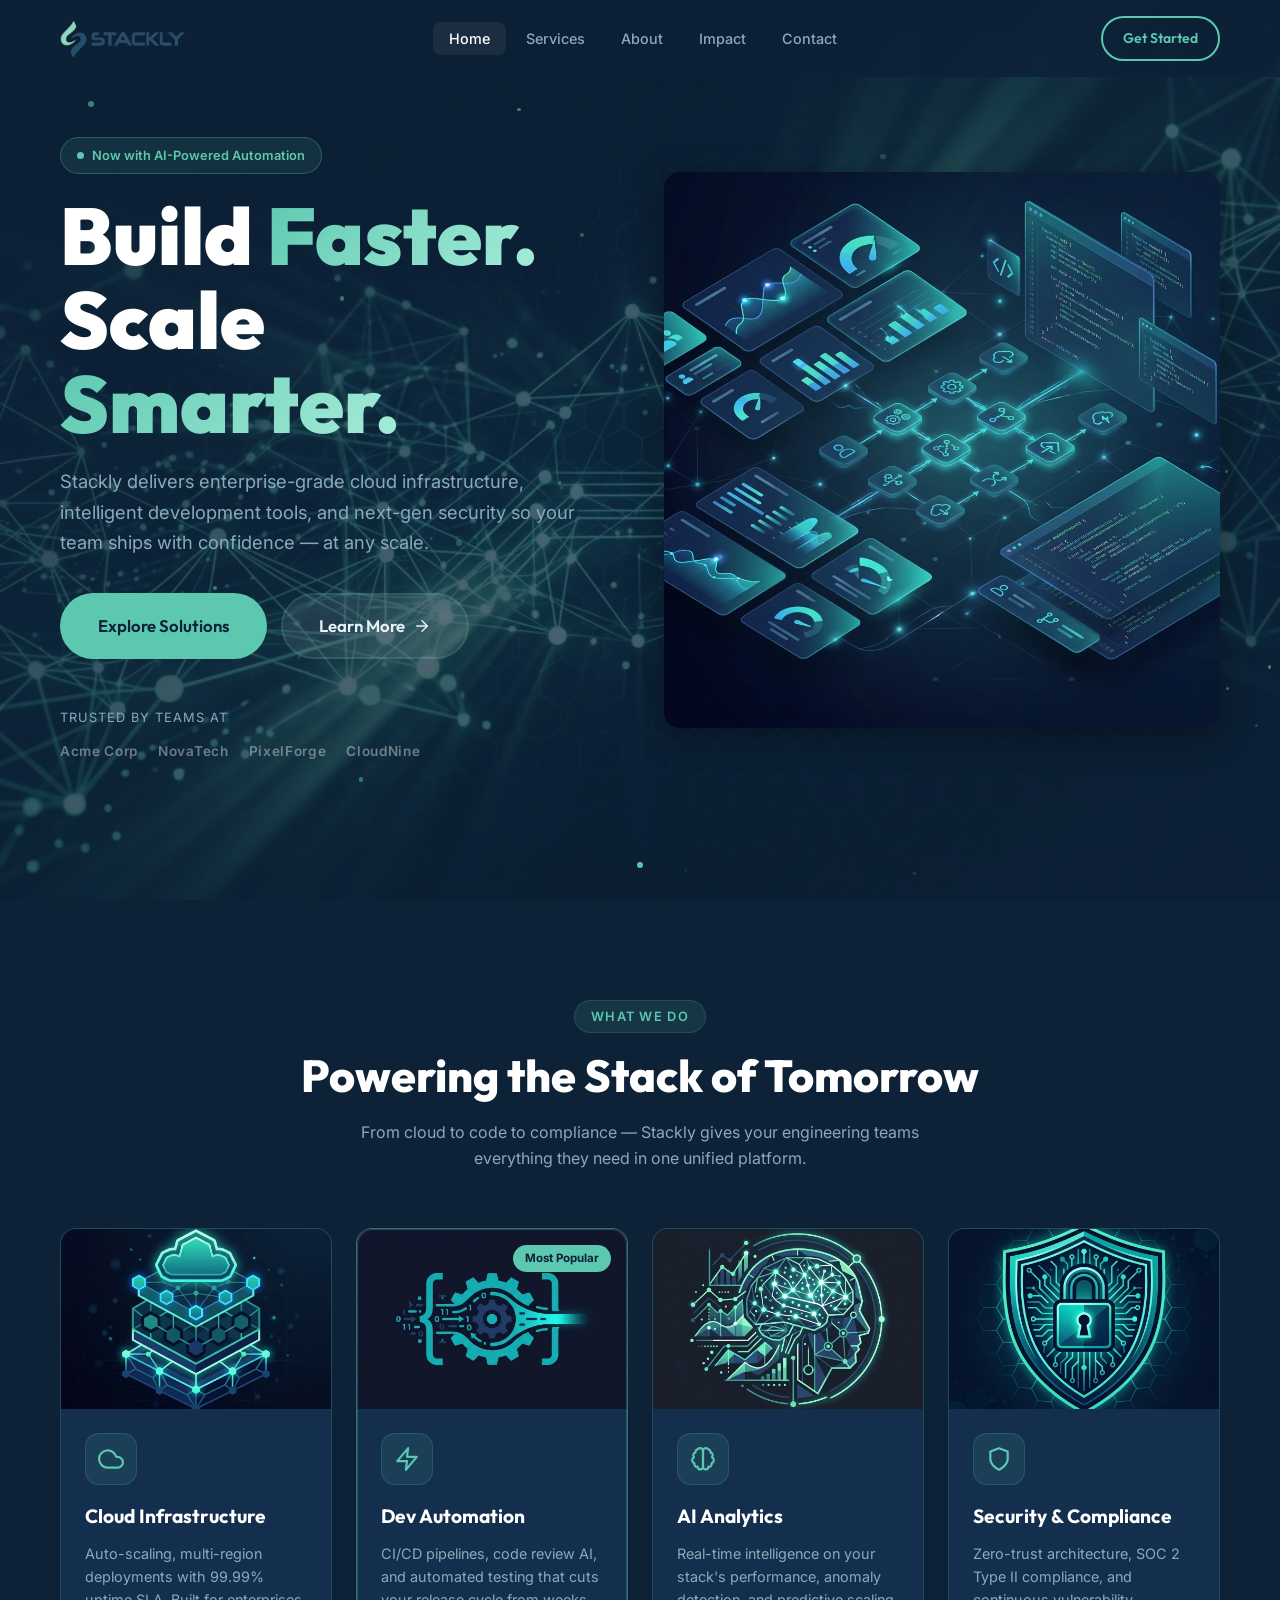
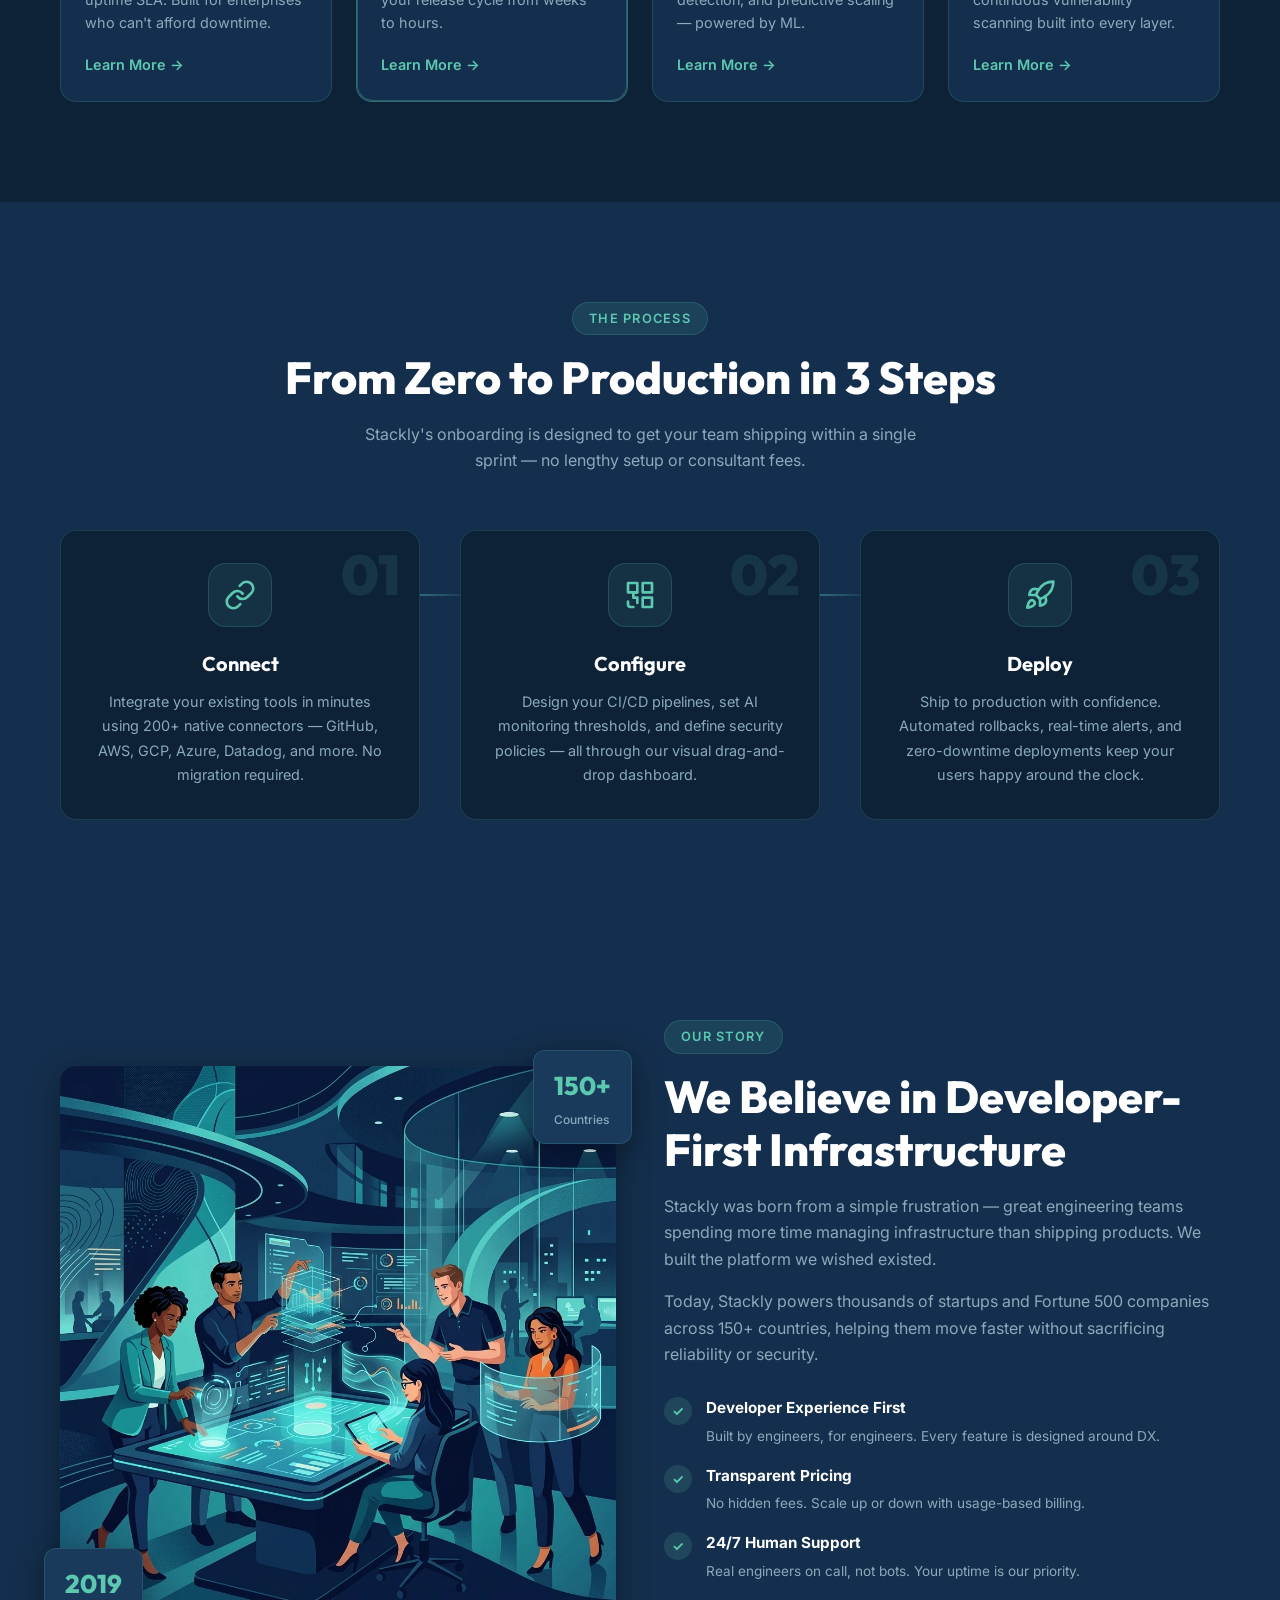
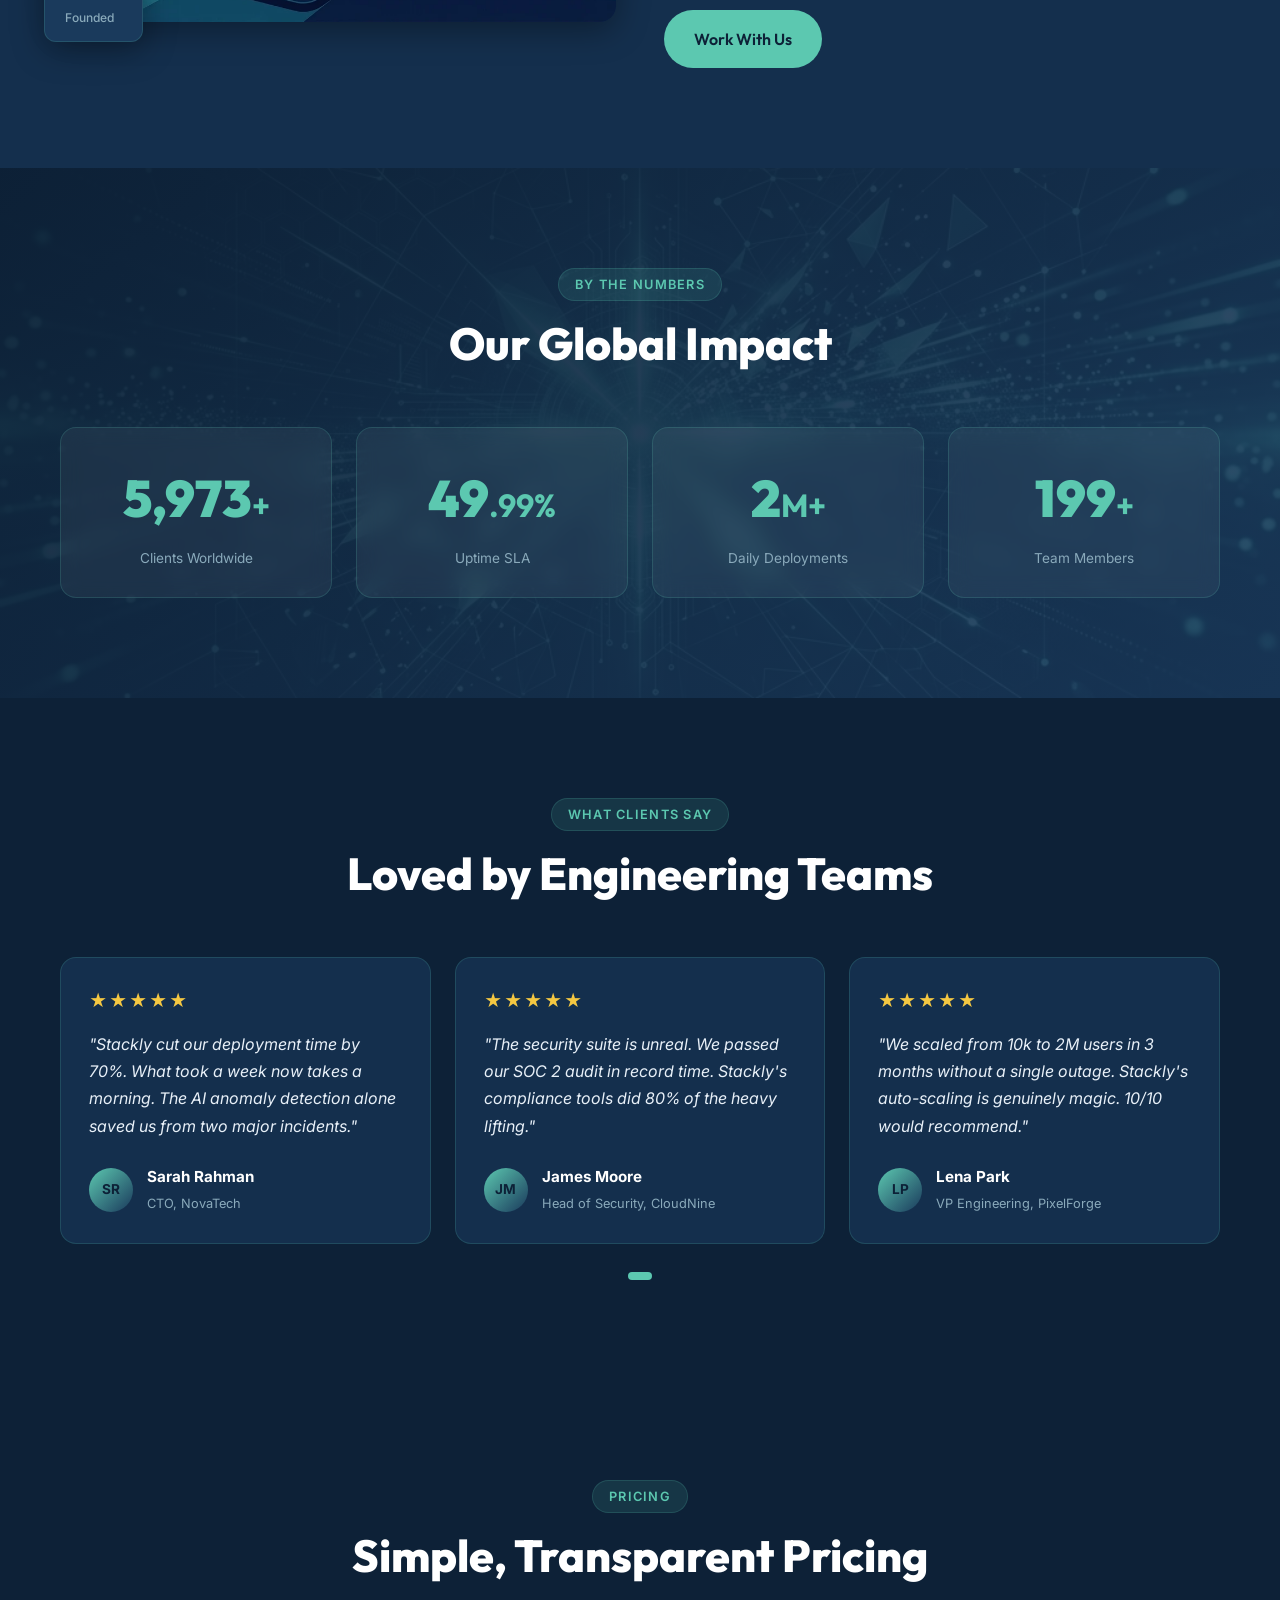
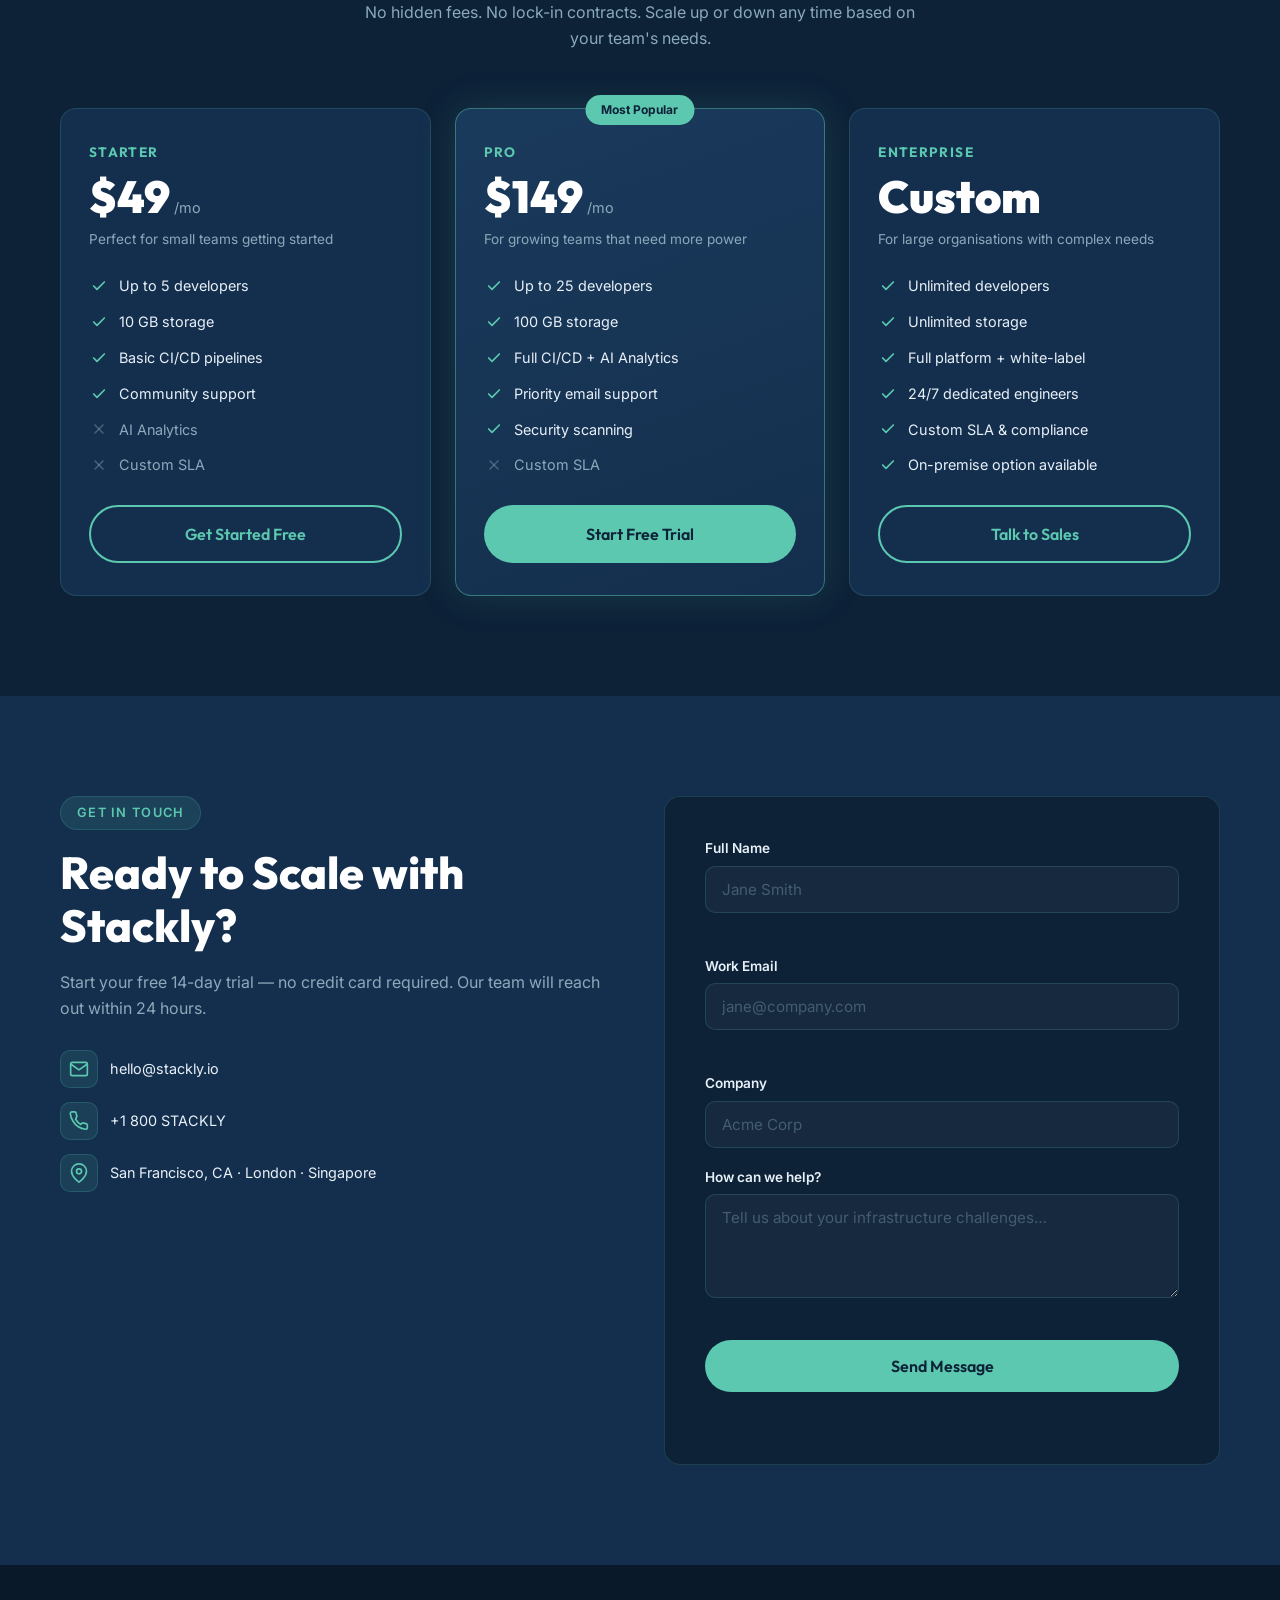
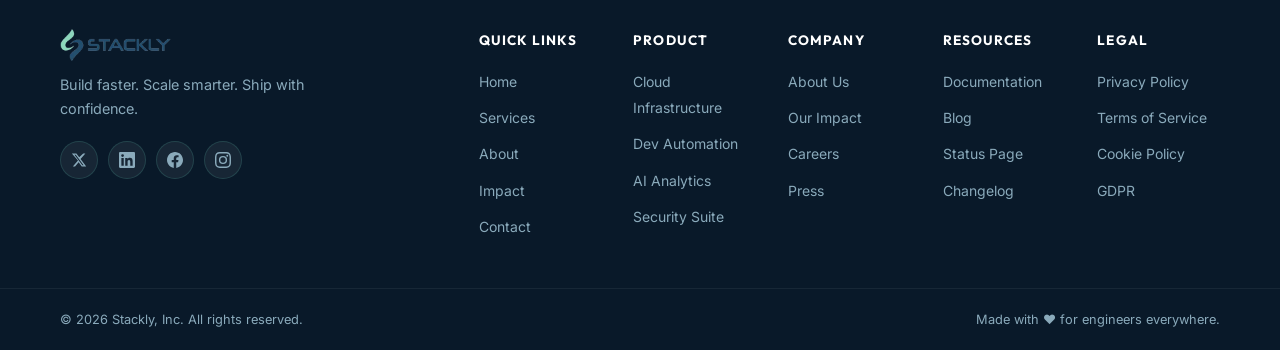
==== commit 254826e0: "hi" ====
--- a/index.html
+++ b/index.html
@@ -24,13 +24,7 @@
   <div id="loader" class="loader" role="status" aria-label="Loading Stackly">
     <div class="loader__inner">
       <div class="loader__logo">
-        <svg width="56" height="56" viewBox="0 0 56 56" fill="none" xmlns="http://www.w3.org/2000/svg">
-          <path d="M14 42C14 42 10 36 10 28C10 16.954 18.954 8 30 8C36 8 42 11 46 16" stroke="#5CC8B0" stroke-width="3"
-            stroke-linecap="round" />
-          <path d="M20 14C20 14 16 20 16 28C16 35.732 22.268 42 30 42C36 42 41 38 43 32" stroke="#5CC8B0"
-            stroke-width="3" stroke-linecap="round" opacity="0.6" />
-          <circle cx="30" cy="28" r="6" fill="#5CC8B0" />
-        </svg>
+        <img src="images/final logo.webp" alt="Stackly" class="loader__logo-img" />
       </div>
       <div class="loader__bar">
         <div class="loader__progress"></div>
@@ -43,15 +37,7 @@
   <header id="header" class="header" role="banner">
     <div class="container header__inner">
       <a href="#home" class="header__logo" aria-label="Stackly Home">
-        <svg class="logo-icon" width="36" height="36" viewBox="0 0 56 56" fill="none"
-          xmlns="http://www.w3.org/2000/svg">
-          <path d="M14 42C14 42 10 36 10 28C10 16.954 18.954 8 30 8C36 8 42 11 46 16" stroke="#5CC8B0"
-            stroke-width="3.5" stroke-linecap="round" />
-          <path d="M20 14C20 14 16 20 16 28C16 35.732 22.268 42 30 42C36 42 41 38 43 32" stroke="#5CC8B0"
-            stroke-width="3.5" stroke-linecap="round" opacity="0.65" />
-          <circle cx="30" cy="28" r="6" fill="#5CC8B0" />
-        </svg>
-        <span class="logo-text">STACKLY</span>
+        <img src="images/final logo.webp" alt="Stackly" class="header__logo-img" />
       </a>
 
       <nav class="header__nav" id="nav" role="navigation" aria-label="Main navigation">
@@ -671,25 +657,49 @@
     <div class="container footer__inner">
 
       <div class="footer__brand">
-        <a href="#home" class="header__logo footer__logo" aria-label="Stackly Home">
-          <svg class="logo-icon" width="32" height="32" viewBox="0 0 56 56" fill="none">
-            <path d="M14 42C14 42 10 36 10 28C10 16.954 18.954 8 30 8C36 8 42 11 46 16" stroke="#5CC8B0"
-              stroke-width="3.5" stroke-linecap="round" />
-            <path d="M20 14C20 14 16 20 16 28C16 35.732 22.268 42 30 42C36 42 41 38 43 32" stroke="#5CC8B0"
-              stroke-width="3.5" stroke-linecap="round" opacity="0.65" />
-            <circle cx="30" cy="28" r="6" fill="#5CC8B0" />
-          </svg>
-          <span class="logo-text">STACKLY</span>
+        <a href="#home" class="footer__logo" aria-label="Stackly Home">
+          <img src="images/final logo.webp" alt="Stackly" class="footer__logo-img" />
         </a>
         <p class="footer__tagline">Build faster. Scale smarter. Ship with confidence.</p>
         <div class="footer__socials">
-          <a href="404.html" class="footer__social" id="social-twitter" aria-label="Stackly on Twitter">𝕏</a>
-          <a href="404.html" class="footer__social" id="social-linkedin" aria-label="Stackly on LinkedIn">in</a>
-          <a href="404.html" class="footer__social" id="social-github" aria-label="Stackly on GitHub">⌥</a>
+          <a href="404.html" class="footer__social" id="social-twitter" aria-label="Stackly on Twitter">
+            <svg width="16" height="16" viewBox="0 0 24 24" fill="currentColor" aria-hidden="true">
+              <path
+                d="M18.244 2.25h3.308l-7.227 8.26 8.502 11.24H16.17l-4.714-6.231-5.401 6.231H2.744l7.73-8.835L1.254 2.25H8.08l4.259 5.63 5.905-5.63zm-1.161 17.52h1.833L7.084 4.126H5.117z" />
+            </svg>
+          </a>
+          <a href="404.html" class="footer__social" id="social-linkedin" aria-label="Stackly on LinkedIn">
+            <svg width="16" height="16" viewBox="0 0 24 24" fill="currentColor" aria-hidden="true">
+              <path
+                d="M20.447 20.452h-3.554v-5.569c0-1.328-.027-3.037-1.852-3.037-1.853 0-2.136 1.445-2.136 2.939v5.667H9.351V9h3.414v1.561h.046c.477-.9 1.637-1.85 3.37-1.85 3.601 0 4.267 2.37 4.267 5.455v6.286zM5.337 7.433a2.062 2.062 0 0 1-2.063-2.065 2.064 2.064 0 1 1 2.063 2.065zm1.782 13.019H3.555V9h3.564v11.452zM22.225 0H1.771C.792 0 0 .774 0 1.729v20.542C0 23.227.792 24 1.771 24h20.451C23.2 24 24 23.227 24 22.271V1.729C24 .774 23.2 0 22.222 0h.003z" />
+            </svg>
+          </a>
+          <a href="404.html" class="footer__social" id="social-facebook" aria-label="Stackly on Facebook">
+            <svg width="16" height="16" viewBox="0 0 24 24" fill="currentColor" aria-hidden="true">
+              <path
+                d="M24 12.073c0-6.627-5.373-12-12-12s-12 5.373-12 12c0 5.99 4.388 10.954 10.125 11.854v-8.385H7.078v-3.47h3.047V9.43c0-3.007 1.792-4.669 4.533-4.669 1.312 0 2.686.235 2.686.235v2.953H15.83c-1.491 0-1.956.925-1.956 1.874v2.25h3.328l-.532 3.47h-2.796v8.385C19.612 23.027 24 18.062 24 12.073z" />
+            </svg>
+          </a>
+          <a href="404.html" class="footer__social" id="social-instagram" aria-label="Stackly on Instagram">
+            <svg width="16" height="16" viewBox="0 0 24 24" fill="currentColor" aria-hidden="true">
+              <path
+                d="M12 2.163c3.204 0 3.584.012 4.85.07 3.252.148 4.771 1.691 4.919 4.919.058 1.265.069 1.645.069 4.849 0 3.205-.012 3.584-.069 4.849-.149 3.225-1.664 4.771-4.919 4.919-1.266.058-1.644.07-4.85.07-3.204 0-3.584-.012-4.849-.07-3.26-.149-4.771-1.699-4.919-4.92-.058-1.265-.07-1.644-.07-4.849 0-3.204.013-3.583.07-4.849.149-3.227 1.664-4.771 4.919-4.919 1.266-.057 1.645-.069 4.849-.069zM12 0C8.741 0 8.333.014 7.053.072 2.695.272.273 2.69.073 7.052.014 8.333 0 8.741 0 12c0 3.259.014 3.668.072 4.948.2 4.358 2.618 6.78 6.98 6.98C8.333 23.986 8.741 24 12 24c3.259 0 3.668-.014 4.948-.072 4.354-.2 6.782-2.618 6.979-6.98.059-1.28.073-1.689.073-4.948 0-3.259-.014-3.667-.072-4.947-.196-4.354-2.617-6.78-6.979-6.98C15.668.014 15.259 0 12 0zm0 5.838a6.162 6.162 0 1 0 0 12.324 6.162 6.162 0 0 0 0-12.324zM12 16a4 4 0 1 1 0-8 4 4 0 0 1 0 8zm6.406-11.845a1.44 1.44 0 1 0 0 2.881 1.44 1.44 0 0 0 0-2.881z" />
+            </svg>
+          </a>
         </div>
       </div>
 
       <nav class="footer__nav" aria-label="Footer navigation">
+        <div class="footer__col">
+          <h3 class="footer__col-title">Quick Links</h3>
+          <ul>
+            <li><a href="#home" id="footer-nav-home">Home</a></li>
+            <li><a href="#services" id="footer-nav-services">Services</a></li>
+            <li><a href="#about" id="footer-nav-about">About</a></li>
+            <li><a href="#stats" id="footer-nav-impact">Impact</a></li>
+            <li><a href="#contact" id="footer-nav-contact">Contact</a></li>
+          </ul>
+        </div>
         <div class="footer__col">
           <h3 class="footer__col-title">Product</h3>
           <ul>
--- a/style.css
+++ b/style.css
@@ -92,8 +92,8 @@
   transition: opacity .6s ease, visibility .6s ease;
 }
 .loader.hidden { opacity: 0; visibility: hidden; pointer-events: none; }
-.loader__inner { text-align: center; }
-.loader__logo { margin: 0 auto 24px; animation: pulse 1.4s ease-in-out infinite; }
+.loader__inner { text-align: center; display: flex; flex-direction: column; align-items: center; gap: 0; }
+.loader__logo  { margin: 0 auto 24px; display: flex; align-items: center; justify-content: center; }
 .loader__bar { width: 220px; height: 4px; background: rgba(255,255,255,.1); border-radius: 4px; margin: 0 auto 16px; overflow: hidden; }
 .loader__progress { height: 100%; width: 0; background: linear-gradient(90deg, var(--c-accent), #a8edda); border-radius: 4px; animation: loadProgress 2s ease forwards; }
 .loader__text { color: var(--c-muted); font-size: .9rem; }
@@ -120,9 +120,33 @@
   padding: 10px 0;
 }
 .header__inner { display: flex; align-items: center; justify-content: space-between; gap: 16px; }
-.header__logo  { display: flex; align-items: center; gap: 10px; }
-.logo-text { font-family: var(--font-head); font-weight: 800; font-size: 1.35rem; color: var(--c-white); letter-spacing: .04em; }
-.logo-icon { flex-shrink: 0; }
+.header__logo  { display: flex; align-items: center; }
+/* Final logo image — includes both icon and STACKLY text */
+.header__logo-img {
+  height: 36px;
+  width: auto;
+  display: block;
+  /* Prevent logo from shrinking on very small screens */
+  max-width: 160px;
+  object-fit: contain;
+}
+/* Loader logo */
+.loader__logo-img {
+  height: 52px;
+  width: auto;
+  max-width: 220px;
+  object-fit: contain;
+  animation: pulse 1.4s ease-in-out infinite;
+}
+/* Footer logo */
+.footer__logo { display: flex; align-items: center; margin-bottom: 4px; }
+.footer__logo-img {
+  height: 32px;
+  width: auto;
+  max-width: 150px;
+  object-fit: contain;
+  display: block;
+}
 
 .header__nav { display: none; }
 .nav__list   { display: flex; gap: 4px; }
@@ -468,7 +492,7 @@
 .footer__tagline { color: var(--c-muted); font-size: .9rem; margin-top: 12px; max-width: 260px; }
 .footer__logo { margin-bottom: 4px; }
 
-.footer__socials { display: flex; gap: 10px; margin-top: 20px; }
+.footer__socials { display: flex; gap: 10px; margin-top: 20px; flex-wrap: wrap; }
 .footer__social {
   width: 38px; height: 38px; border-radius: 50%;
   background: rgba(255,255,255,.06); border: 1px solid var(--c-border);
@@ -529,7 +553,7 @@
   .stats__grid { grid-template-columns: repeat(4, 1fr); }
   .contact__inner { grid-template-columns: 1fr 1fr; }
   .footer__inner { grid-template-columns: 1fr 2fr; }
-  .footer__nav { grid-template-columns: repeat(4, 1fr); }
+  .footer__nav { grid-template-columns: repeat(5, 1fr); }
   .hero__visual { display: block; }
   .hero__inner { grid-template-columns: 1fr 1fr; }
   .testimonial-card { flex: 0 0 calc(50% - 12px); }
